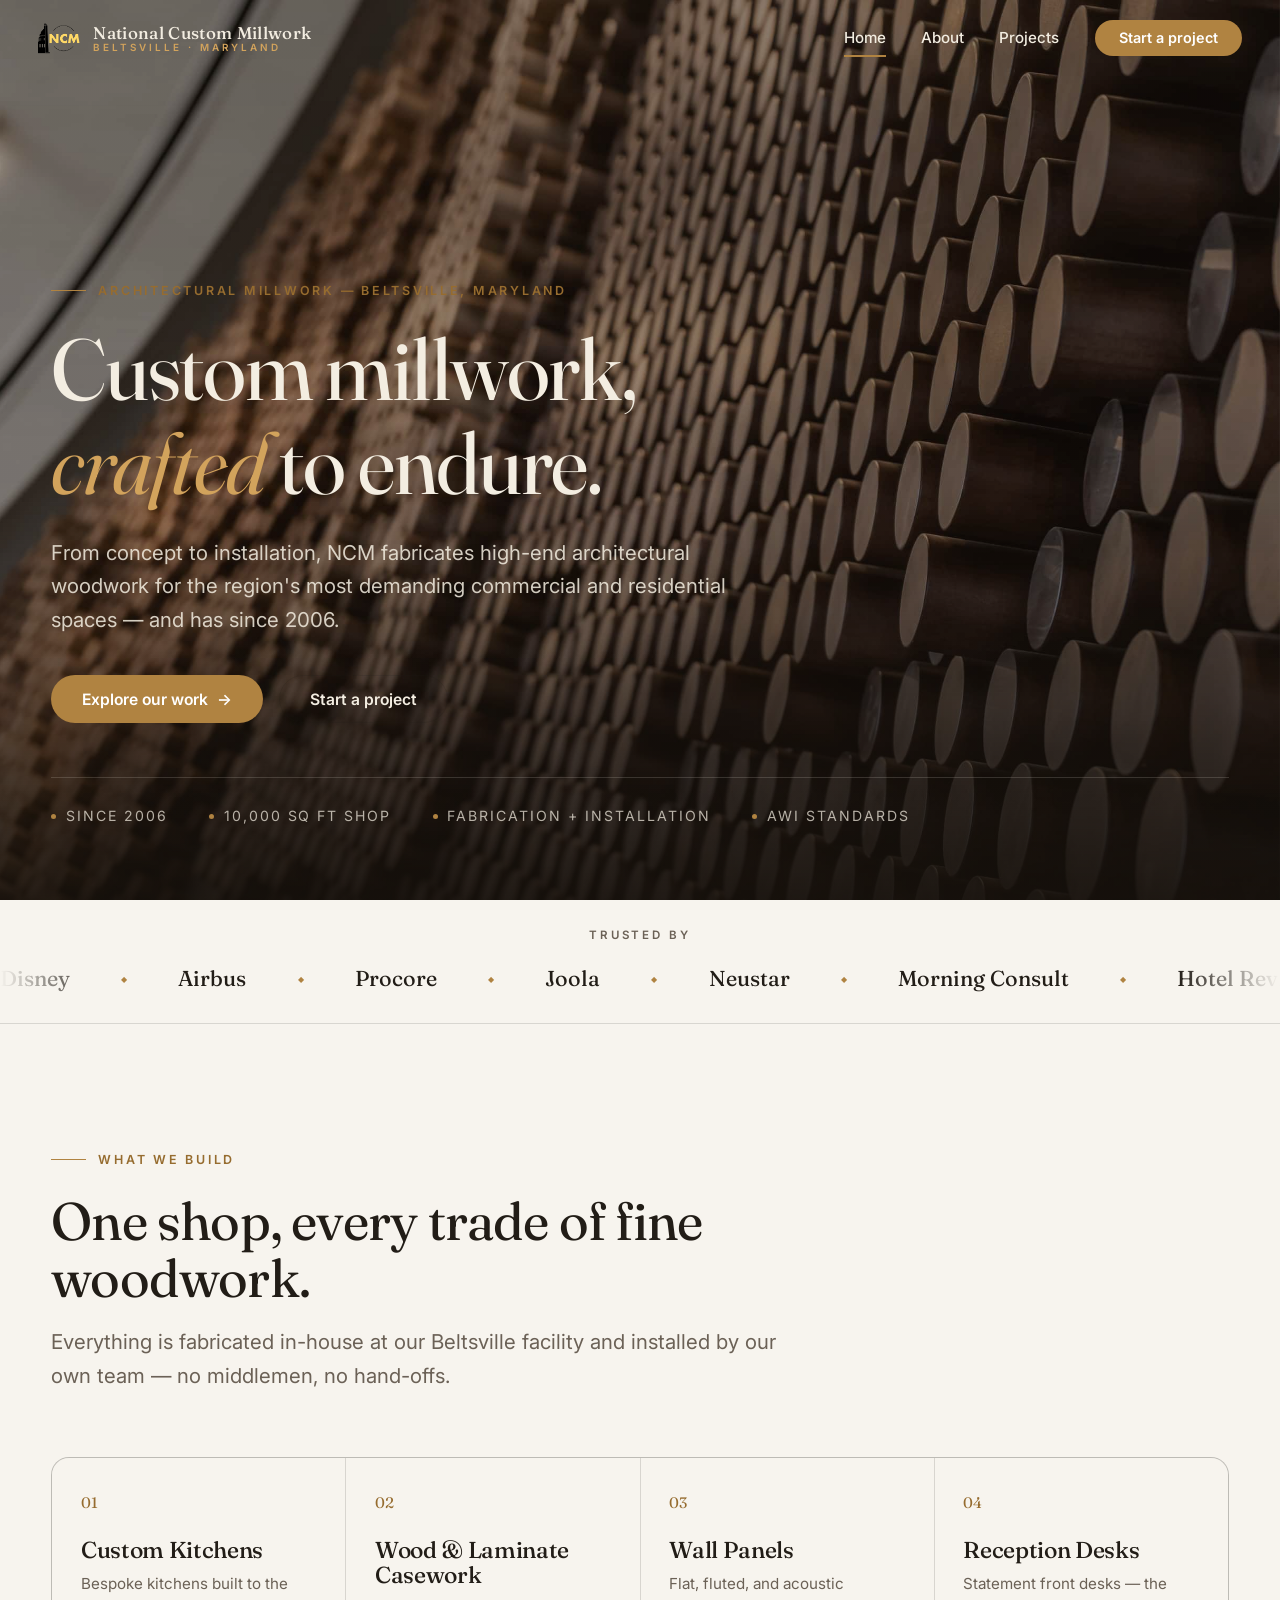
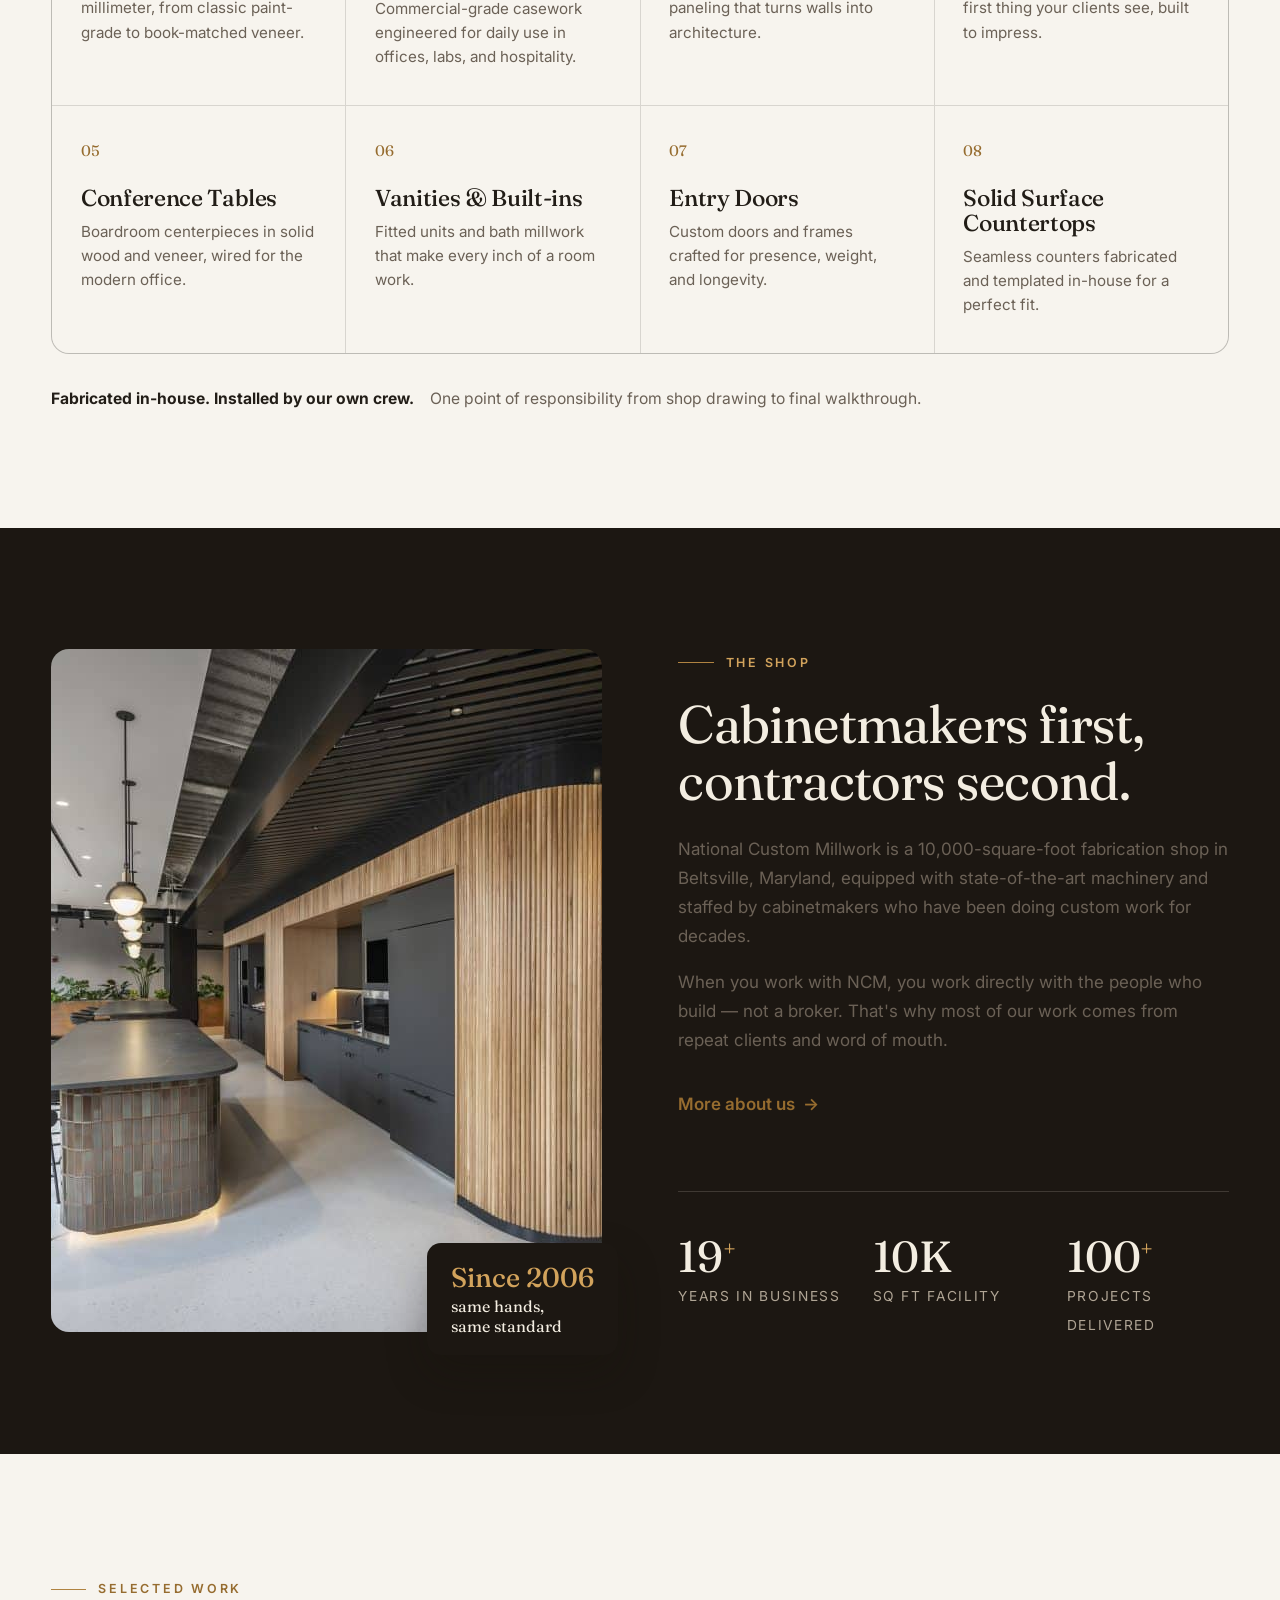
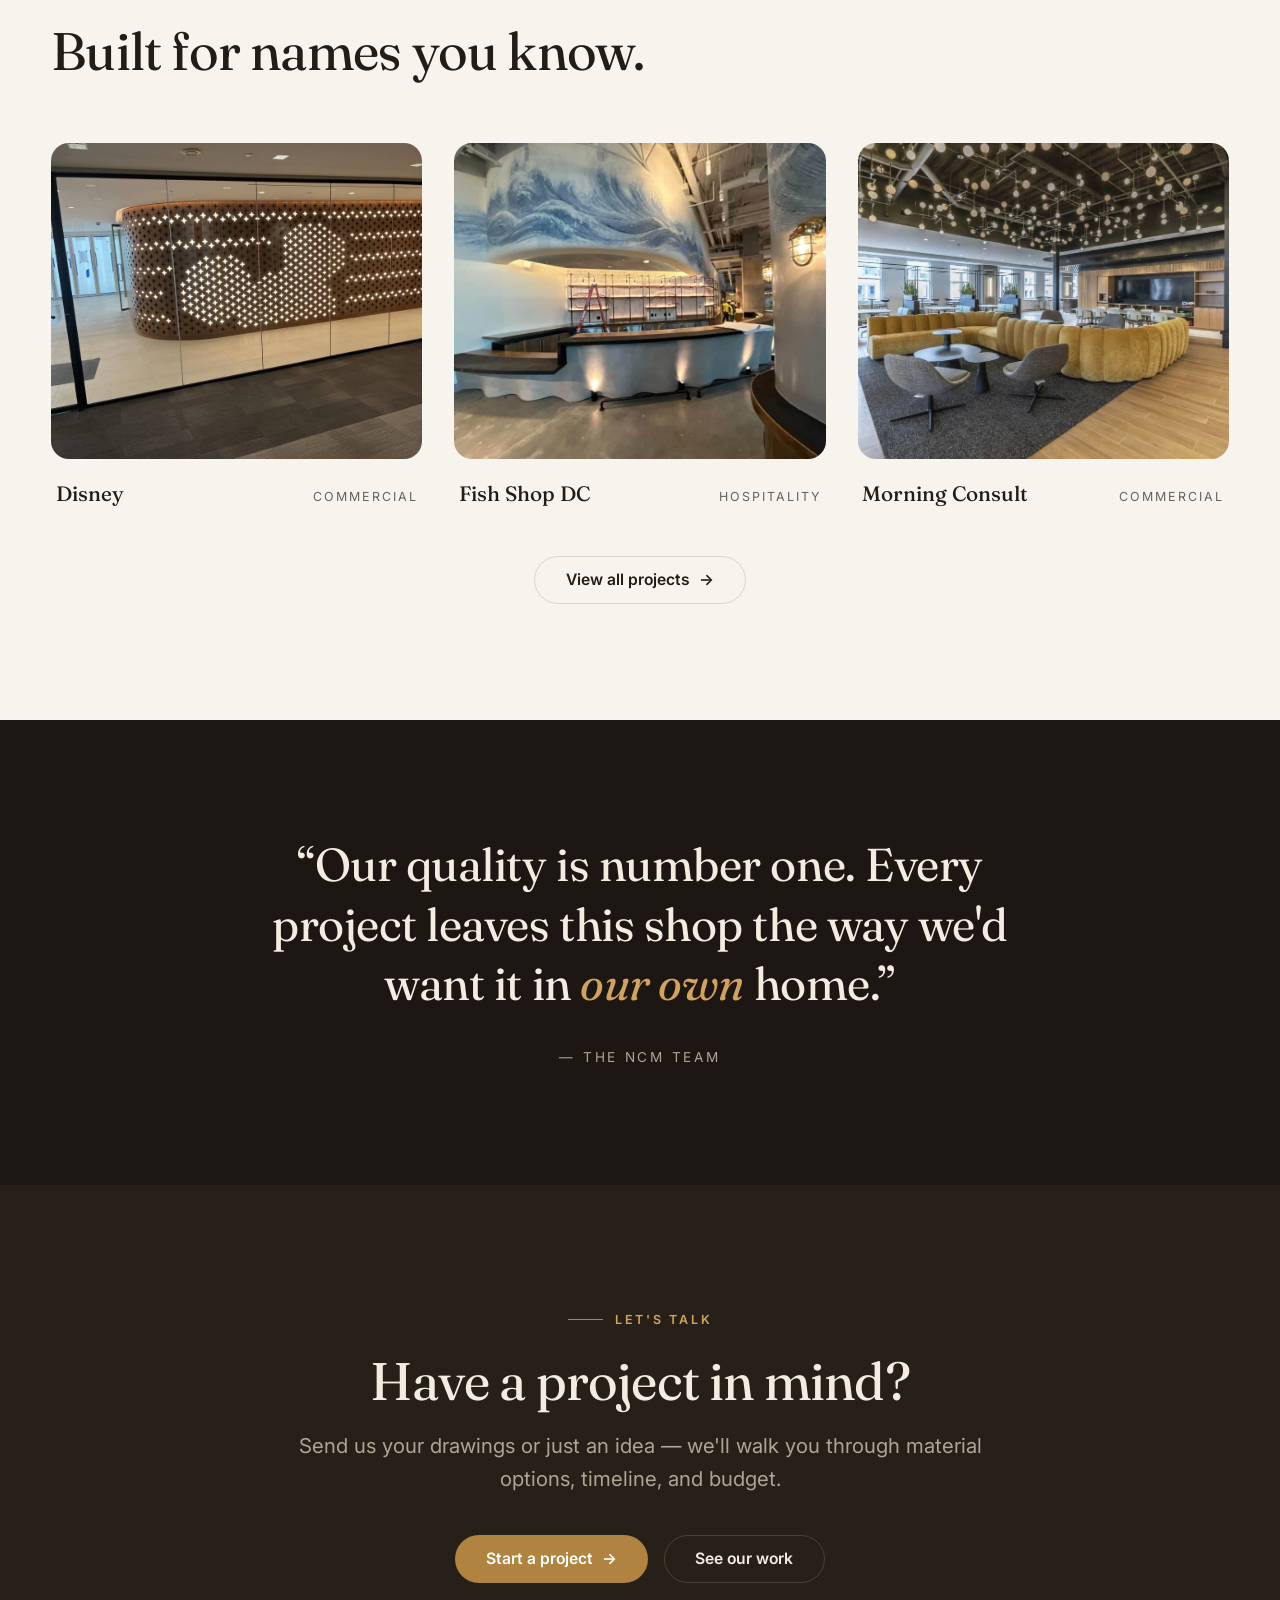
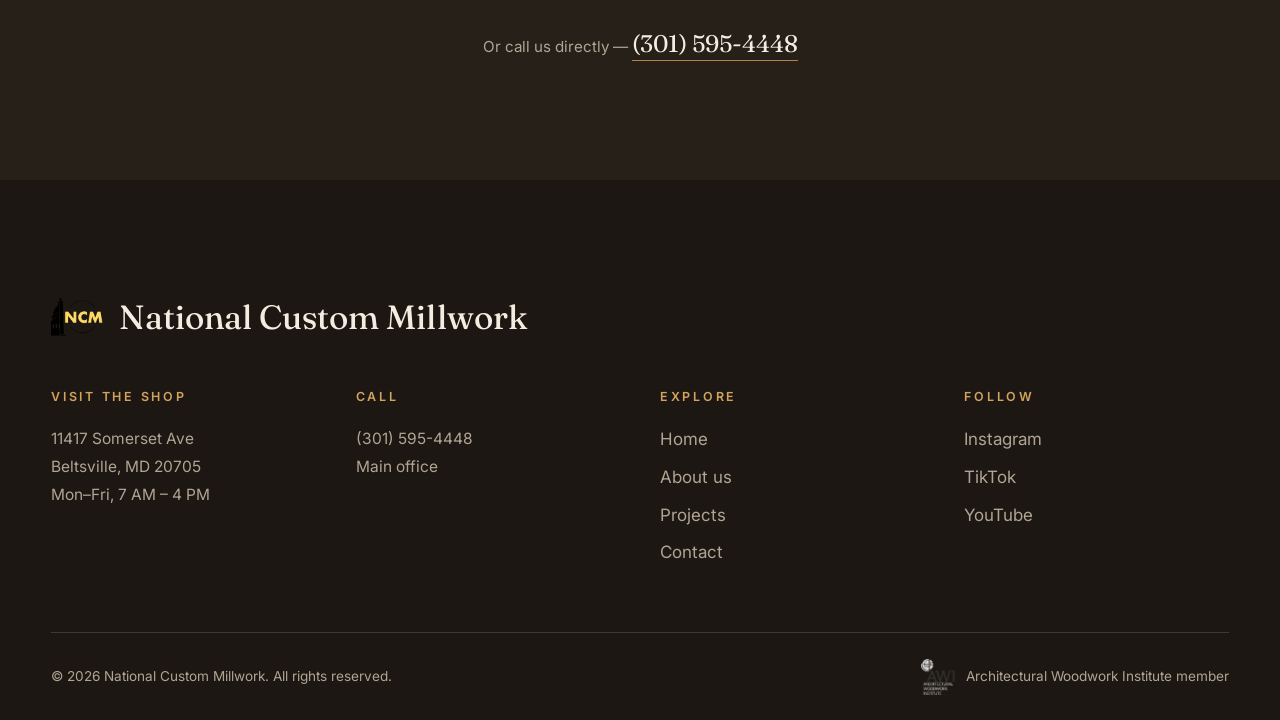
==== index.html @ 7e52d5be "Rebuild site as modern static HTML/CSS/JS Replace the WordPress site with a dependency-free static b" ====
<!DOCTYPE html>
<html lang="en">
<head>
  <meta charset="UTF-8">
  <meta name="viewport" content="width=device-width, initial-scale=1.0">
  <title>National Custom Millwork — Architectural Millwork in Beltsville, MD</title>
  <meta name="description" content="High-end architectural millwork, custom casework, and residential woodwork — fabricated and installed by National Custom Millwork in Beltsville, Maryland since 2006.">
  <link rel="icon" type="image/svg+xml" href="assets/img/favicon.svg">
  <link rel="apple-touch-icon" href="assets/img/logo.png">
  <meta property="og:title" content="National Custom Millwork">
  <meta property="og:description" content="Fine architectural millwork, crafted and installed in the DC region since 2006.">
  <meta property="og:image" content="https://nationalcustommillwork.com/wp-content/uploads/2021/07/RJO4940-scaled.jpg">
  <meta property="og:type" content="website">
  <link rel="preconnect" href="https://fonts.googleapis.com">
  <link rel="preconnect" href="https://fonts.gstatic.com" crossorigin>
  <link href="https://fonts.googleapis.com/css2?family=Fraunces:opsz,wght@9..144,300..600&family=Inter:wght@400..600&display=swap" rel="stylesheet">
  <link rel="stylesheet" href="css/styles.css">
  <script type="application/ld+json">
  {
    "@context": "https://schema.org",
    "@type": "LocalBusiness",
    "name": "National Custom Millwork",
    "description": "High-end architectural millwork and custom residential woodwork, fabricated and installed since 2006.",
    "telephone": "+1-301-595-4448",
    "address": {
      "@type": "PostalAddress",
      "streetAddress": "11417 Somerset Ave",
      "addressLocality": "Beltsville",
      "addressRegion": "MD",
      "postalCode": "20705",
      "addressCountry": "US"
    },
    "openingHours": "Mo-Fr 07:00-16:00",
    "foundingDate": "2006",
    "sameAs": [
      "https://www.instagram.com/ncmillwork/",
      "https://www.tiktok.com/@ncmillwork",
      "https://www.youtube.com/@ncmillwork"
    ]
  }
  </script>
</head>
<body>
  <a class="skip-link" href="#main">Skip to content</a>

  <header class="site-header">
    <div class="container--wide container">
      <a class="brand" href="index.html" aria-label="National Custom Millwork — home">
        <img src="assets/img/logo.png" alt="" width="42" height="35">
        <span class="brand-name">National Custom Millwork
          <small>Beltsville · Maryland</small>
        </span>
      </a>
      <nav class="site-nav" aria-label="Primary">
        <a href="index.html" aria-current="page">Home</a>
        <a href="about.html">About</a>
        <a href="projects.html">Projects</a>
        <a href="contact.html" class="btn">Start a project</a>
      </nav>
      <button class="menu-toggle" aria-label="Open menu" aria-expanded="false">
        <span></span><span></span><span></span>
      </button>
    </div>
  </header>

  <nav class="mobile-menu" aria-label="Mobile">
    <a href="index.html" aria-current="page">Home</a>
    <a href="about.html">About</a>
    <a href="projects.html">Projects</a>
    <a href="contact.html">Contact</a>
  </nav>

  <main id="main">

    <!-- ============ Hero ============ -->
    <section class="hero">
      <div class="hero-bg">
        <img src="assets/img/hero.jpg" alt="Custom walnut millwork reception area fabricated by NCM" fetchpriority="high">
      </div>
      <div class="container hero-content">
        <p class="eyebrow">Architectural Millwork — Beltsville, Maryland</p>
        <h1>Custom millwork, <em>crafted</em> to endure.</h1>
        <p class="lede">From concept to installation, NCM fabricates high-end architectural woodwork for the region's most demanding commercial and residential spaces — and has since 2006.</p>
        <div class="hero-actions">
          <a class="btn" href="projects.html">Explore our work <span class="arrow">→</span></a>
          <a class="btn btn--ghost" href="contact.html">Start a project</a>
        </div>
        <div class="hero-meta">
          <span><i class="dot"></i>Since 2006</span>
          <span><i class="dot"></i>10,000 sq ft shop</span>
          <span><i class="dot"></i>Fabrication + installation</span>
          <span><i class="dot"></i>AWI standards</span>
        </div>
      </div>
    </section>

    <!-- ============ Client marquee ============ -->
    <div class="clients" aria-label="Selected clients">
      <p class="clients-label">Trusted by</p>
      <div class="marquee">
        <ul class="marquee-track">
          <li>Disney</li>
          <li>Airbus</li>
          <li>Procore</li>
          <li>Joola</li>
          <li>Neustar</li>
          <li>Morning Consult</li>
          <li>Hotel Revival</li>
          <li>Avalon</li>
          <li>Fish Shop DC</li>
        </ul>
        <ul class="marquee-track" aria-hidden="true">
          <li>Disney</li>
          <li>Airbus</li>
          <li>Procore</li>
          <li>Joola</li>
          <li>Neustar</li>
          <li>Morning Consult</li>
          <li>Hotel Revival</li>
          <li>Avalon</li>
          <li>Fish Shop DC</li>
        </ul>
      </div>
    </div>

    <!-- ============ Services ============ -->
    <section aria-labelledby="services-title">
      <div class="container">
        <div class="section-head reveal">
          <p class="eyebrow">What we build</p>
          <h2 id="services-title">One shop, every trade of fine woodwork.</h2>
          <p class="lede">Everything is fabricated in-house at our Beltsville facility and installed by our own team — no middlemen, no hand-offs.</p>
        </div>
        <div class="services-grid">
          <article class="service-card reveal" style="--d:.0s">
            <span class="num">01</span>
            <h3>Custom Kitchens</h3>
            <p>Bespoke kitchens built to the millimeter, from classic paint-grade to book-matched veneer.</p>
          </article>
          <article class="service-card reveal" style="--d:.05s">
            <span class="num">02</span>
            <h3>Wood &amp; Laminate Casework</h3>
            <p>Commercial-grade casework engineered for daily use in offices, labs, and hospitality.</p>
          </article>
          <article class="service-card reveal" style="--d:.1s">
            <span class="num">03</span>
            <h3>Wall Panels</h3>
            <p>Flat, fluted, and acoustic paneling that turns walls into architecture.</p>
          </article>
          <article class="service-card reveal" style="--d:.15s">
            <span class="num">04</span>
            <h3>Reception Desks</h3>
            <p>Statement front desks — the first thing your clients see, built to impress.</p>
          </article>
          <article class="service-card reveal" style="--d:.2s">
            <span class="num">05</span>
            <h3>Conference Tables</h3>
            <p>Boardroom centerpieces in solid wood and veneer, wired for the modern office.</p>
          </article>
          <article class="service-card reveal" style="--d:.25s">
            <span class="num">06</span>
            <h3>Vanities &amp; Built-ins</h3>
            <p>Fitted units and bath millwork that make every inch of a room work.</p>
          </article>
          <article class="service-card reveal" style="--d:.3s">
            <span class="num">07</span>
            <h3>Entry Doors</h3>
            <p>Custom doors and frames crafted for presence, weight, and longevity.</p>
          </article>
          <article class="service-card reveal" style="--d:.35s">
            <span class="num">08</span>
            <h3>Solid Surface Countertops</h3>
            <p>Seamless counters fabricated and templated in-house for a perfect fit.</p>
          </article>
        </div>
        <p class="services-note reveal"><strong>Fabricated in-house. Installed by our own crew.</strong> One point of responsibility from shop drawing to final walkthrough.</p>
      </div>
    </section>

    <!-- ============ The shop ============ -->
    <section class="on-dark grain" aria-labelledby="shop-title">
      <div class="container split">
        <div class="split-media reveal">
          <img src="assets/img/projects/morningconsult-3.jpg" alt="Custom reception desk fabricated by NCM for Morning Consult" loading="lazy" width="1024" height="683">
          <p class="badge"><strong>Since 2006</strong>same hands,<br>same standard</p>
        </div>
        <div class="split-copy">
          <div class="section-head reveal">
            <p class="eyebrow">The shop</p>
            <h2 id="shop-title">Cabinetmakers first, contractors second.</h2>
          </div>
          <p class="reveal">National Custom Millwork is a 10,000-square-foot fabrication shop in Beltsville, Maryland, equipped with state-of-the-art machinery and staffed by cabinetmakers who have been doing custom work for decades.</p>
          <p class="reveal">When you work with NCM, you work directly with the people who build — not a broker. That's why most of our work comes from repeat clients and word of mouth.</p>
          <div class="split-actions reveal">
            <a class="link-arrow" href="about.html">More about us <span class="arrow">→</span></a>
          </div>
          <div class="stats">
            <div class="stat reveal" style="--d:.0s"><strong>19<sup>+</sup></strong><span>Years in business</span></div>
            <div class="stat reveal" style="--d:.07s"><strong>10K</strong><span>Sq ft facility</span></div>
            <div class="stat reveal" style="--d:.14s"><strong>100<sup>+</sup></strong><span>Projects delivered</span></div>
          </div>
        </div>
      </div>
    </section>

    <!-- ============ Featured work ============ -->
    <section aria-labelledby="work-title">
      <div class="container">
        <div class="section-head reveal">
          <p class="eyebrow">Selected work</p>
          <h2 id="work-title">Built for names you know.</h2>
        </div>
        <div class="work-grid">
          <a class="work-card reveal" style="--d:.0s" href="projects.html">
            <figure>
              <img src="assets/img/projects/disney-1.jpg" alt="Custom millwork for Disney offices" loading="lazy" width="1024" height="768">
            </figure>
            <figcaption>
              <span class="name">Disney</span>
              <span class="cat">Commercial</span>
            </figcaption>
          </a>
          <a class="work-card reveal" style="--d:.08s" href="projects.html">
            <figure>
              <img src="assets/img/projects/fishshop-1.jpg" alt="Restaurant millwork at Fish Shop DC" loading="lazy" width="1024" height="768">
            </figure>
            <figcaption>
              <span class="name">Fish Shop DC</span>
              <span class="cat">Hospitality</span>
            </figcaption>
          </a>
          <a class="work-card reveal" style="--d:.16s" href="projects.html">
            <figure>
              <img src="assets/img/projects/morningconsult-1.jpg" alt="Office millwork for Morning Consult" loading="lazy" width="1024" height="683">
            </figure>
            <figcaption>
              <span class="name">Morning Consult</span>
              <span class="cat">Commercial</span>
            </figcaption>
          </a>
        </div>
        <p class="work-more reveal"><a class="btn btn--ghost" href="projects.html">View all projects <span class="arrow">→</span></a></p>
      </div>
    </section>

    <!-- ============ Quote ============ -->
    <section class="on-dark grain quote-band">
      <div class="container">
        <blockquote class="reveal">
          “Our quality is number one. Every project leaves this shop the way we'd want it in <em>our own</em> home.”
        </blockquote>
        <cite class="reveal">— The NCM team</cite>
      </div>
    </section>

    <!-- ============ CTA ============ -->
    <section class="on-dark cta-band" style="background: var(--espresso-2);">
      <div class="container">
        <p class="eyebrow reveal">Let's talk</p>
        <h2 class="reveal">Have a project in mind?</h2>
        <p class="lede reveal">Send us your drawings or just an idea — we'll walk you through material options, timeline, and budget.</p>
        <div class="cta-actions reveal">
          <a class="btn" href="contact.html">Start a project <span class="arrow">→</span></a>
          <a class="btn btn--ghost" href="projects.html">See our work</a>
        </div>
        <p class="cta-phone reveal">Or call us directly — <a href="tel:+13015954448">(301) 595-4448</a></p>
      </div>
    </section>
  </main>

  <!-- ============ Footer ============ -->
  <footer class="site-footer">
    <div class="container">
      <div class="footer-brand">
        <img src="assets/img/logo.png" alt="" width="52" height="43">
        <p class="wordmark">National Custom Millwork</p>
      </div>
      <div class="footer-grid">
        <div class="footer-col">
          <h4>Visit the shop</h4>
          <address>11417 Somerset Ave<br>Beltsville, MD 20705<br>Mon–Fri, 7 AM – 4 PM</address>
        </div>
        <div class="footer-col">
          <h4>Call</h4>
          <p><a href="tel:+13015954448">(301) 595-4448</a><br>Main office</p>
        </div>
        <div class="footer-col">
          <h4>Explore</h4>
          <ul>
            <li><a href="index.html">Home</a></li>
            <li><a href="about.html">About us</a></li>
            <li><a href="projects.html">Projects</a></li>
            <li><a href="contact.html">Contact</a></li>
          </ul>
        </div>
        <div class="footer-col">
          <h4>Follow</h4>
          <ul>
            <li><a href="https://www.instagram.com/ncmillwork/" target="_blank" rel="noopener">Instagram</a></li>
            <li><a href="https://www.tiktok.com/@ncmillwork" target="_blank" rel="noopener">TikTok</a></li>
            <li><a href="https://www.youtube.com/@ncmillwork" target="_blank" rel="noopener">YouTube</a></li>
          </ul>
        </div>
      </div>
      <div class="footer-bottom">
        <p>© <span data-year>2026</span> National Custom Millwork. All rights reserved.</p>
        <p class="awi"><img src="assets/img/awi.png" alt="" width="34" height="36"> Architectural Woodwork Institute member</p>
      </div>
    </div>
  </footer>

  <script src="js/main.js"></script>
</body>
</html>
---- css/styles.css ----
/* ============================================================
   National Custom Millwork — styles.css
   Warm editorial design system: paper light / espresso dark,
   Fraunces display + Inter text, brass accent.
   ============================================================ */

/* ---------- Tokens ---------- */
:root {
  --paper: #f7f4ee;
  --paper-2: #efeae0;
  --ink: #221d17;
  --ink-soft: #6b6156;
  --espresso: #1c1712;
  --espresso-2: #262019;
  --cream: #f3ede1;
  --cream-soft: #b0a595;
  --brass: #b08341;
  --brass-deep: #966c2f;
  --brass-bright: #d2a35c;
  --line: rgba(34, 29, 23, 0.14);
  --line-dark: rgba(243, 237, 225, 0.16);

  --font-display: "Fraunces", "Georgia", serif;
  --font-sans: "Inter", system-ui, -apple-system, "Segoe UI", sans-serif;

  --size-hero: clamp(2.9rem, 7vw, 5.4rem);
  --size-h2: clamp(2rem, 4.2vw, 3.3rem);
  --size-h3: clamp(1.25rem, 1.8vw, 1.5rem);

  --space-section: clamp(4.5rem, 9vw, 8.5rem);
  --radius: 18px;
  --nav-height: 76px;

  --ease-out: cubic-bezier(0.22, 1, 0.36, 1);
}

/* ---------- Reset & base ---------- */
*,
*::before,
*::after {
  box-sizing: border-box;
  margin: 0;
  padding: 0;
}

html {
  scroll-behavior: smooth;
  -webkit-text-size-adjust: 100%;
}

body {
  font-family: var(--font-sans);
  font-size: 1.0625rem;
  line-height: 1.7;
  color: var(--ink);
  background: var(--paper);
  -webkit-font-smoothing: antialiased;
  text-rendering: optimizeLegibility;
}

img {
  max-width: 100%;
  display: block;
}

a {
  color: inherit;
  text-decoration: none;
}

button {
  font: inherit;
  color: inherit;
  background: none;
  border: 0;
  cursor: pointer;
}

::selection {
  background: var(--brass);
  color: #fff;
}

:focus-visible {
  outline: 2px solid var(--brass);
  outline-offset: 3px;
  border-radius: 4px;
}

/* Smooth cross-page transitions (progressive enhancement) */
@view-transition {
  navigation: auto;
}

.skip-link {
  position: absolute;
  top: -100%;
  left: 1rem;
  z-index: 200;
  padding: 0.6rem 1.1rem;
  background: var(--espresso);
  color: var(--cream);
  border-radius: 0 0 10px 10px;
  font-size: 0.9rem;
}

.skip-link:focus {
  top: 0;
}

.container {
  width: min(1200px, 92vw);
  margin-inline: auto;
}

.container--wide {
  width: min(1360px, 94vw);
}

section {
  padding-block: var(--space-section);
}

/* ---------- Typography helpers ---------- */
h1, h2, h3, .display {
  font-family: var(--font-display);
  font-weight: 420;
  line-height: 1.08;
  letter-spacing: -0.015em;
}

h2 {
  font-size: var(--size-h2);
  max-width: 22ch;
}

h3 {
  font-size: var(--size-h3);
  font-weight: 480;
}

.eyebrow {
  display: inline-flex;
  align-items: center;
  gap: 0.75rem;
  font-size: 0.78rem;
  font-weight: 600;
  letter-spacing: 0.22em;
  text-transform: uppercase;
  color: var(--brass-deep);
  margin-bottom: 1.4rem;
}

.eyebrow::before {
  content: "";
  width: 2.2rem;
  height: 1px;
  background: var(--brass);
}

.on-dark .eyebrow {
  color: var(--brass-bright);
}

.lede {
  font-size: clamp(1.1rem, 1.6vw, 1.3rem);
  line-height: 1.65;
  color: var(--ink-soft);
  max-width: 56ch;
}

.on-dark .lede {
  color: var(--cream-soft);
}

.section-head {
  margin-bottom: clamp(2.5rem, 5vw, 4rem);
}

.section-head .lede {
  margin-top: 1.2rem;
}

/* ---------- Buttons & links ---------- */
.btn {
  display: inline-flex;
  align-items: center;
  gap: 0.6rem;
  padding: 0.95rem 1.9rem;
  border-radius: 999px;
  font-weight: 600;
  font-size: 0.98rem;
  line-height: 1;
  white-space: nowrap;
  background: var(--brass);
  color: #fff;
  transition: background 0.25s var(--ease-out), transform 0.25s var(--ease-out);
}

.btn:hover {
  background: var(--brass-deep);
  transform: translateY(-2px);
}

.btn .arrow {
  transition: transform 0.25s var(--ease-out);
}

.btn:hover .arrow {
  transform: translateX(3px);
}

.btn--ghost {
  background: transparent;
  border: 1px solid var(--line);
  color: inherit;
}

.btn--ghost:hover {
  background: rgba(34, 29, 23, 0.05);
  border-color: var(--ink);
}

.on-dark .btn--ghost {
  border-color: var(--line-dark);
}

.on-dark .btn--ghost:hover {
  background: rgba(243, 237, 225, 0.08);
  border-color: var(--cream);
}

.link-arrow {
  display: inline-flex;
  align-items: center;
  gap: 0.5rem;
  font-weight: 600;
  color: var(--brass-deep);
}

.link-arrow .arrow {
  transition: transform 0.25s var(--ease-out);
}

.link-arrow:hover .arrow {
  transform: translateX(4px);
}

/* ---------- Header / nav ---------- */
.site-header {
  position: fixed;
  inset: 0 0 auto 0;
  z-index: 100;
  transition: background 0.35s ease, border-color 0.35s ease, box-shadow 0.35s ease;
  border-bottom: 1px solid transparent;
}

.site-header .container--wide {
  display: flex;
  align-items: center;
  justify-content: space-between;
  height: var(--nav-height);
}

.brand {
  display: flex;
  align-items: center;
  gap: 0.8rem;
  color: var(--cream);
  transition: color 0.35s ease;
}

.brand img {
  width: 42px;
  height: auto;
}

.brand-name {
  font-family: var(--font-display);
  font-size: 1.06rem;
  font-weight: 500;
  letter-spacing: 0.02em;
  line-height: 1.15;
}

.brand-name small {
  display: block;
  font-family: var(--font-sans);
  font-size: 0.62rem;
  font-weight: 600;
  letter-spacing: 0.3em;
  text-transform: uppercase;
  color: var(--brass-bright);
}

.site-nav {
  display: flex;
  align-items: center;
  gap: 2.2rem;
}

.site-nav a:not(.btn) {
  position: relative;
  font-size: 0.95rem;
  font-weight: 500;
  color: var(--cream);
  transition: color 0.35s ease;
}

.site-nav a:not(.btn)::after {
  content: "";
  position: absolute;
  left: 0;
  bottom: -6px;
  width: 100%;
  height: 2px;
  background: var(--brass);
  transform: scaleX(0);
  transform-origin: left;
  transition: transform 0.3s var(--ease-out);
}

.site-nav a:not(.btn):hover::after,
.site-nav a[aria-current="page"]::after {
  transform: scaleX(1);
}

.site-nav .btn {
  padding: 0.7rem 1.5rem;
  font-size: 0.9rem;
}

/* Scrolled state: solid paper bar, ink text */
.site-header.is-scrolled {
  background: rgba(247, 244, 238, 0.88);
  -webkit-backdrop-filter: blur(14px);
  backdrop-filter: blur(14px);
  border-bottom-color: var(--line);
}

.site-header.is-scrolled .brand,
.site-header.is-scrolled .site-nav a:not(.btn) {
  color: var(--ink);
}

.site-header.is-scrolled .brand-name small {
  color: var(--brass-deep);
}

/* Mobile menu button */
.menu-toggle {
  display: none;
  z-index: 130;
  width: 44px;
  height: 44px;
  border-radius: 50%;
  position: relative;
}

.menu-toggle span {
  position: absolute;
  left: 10px;
  width: 24px;
  height: 2px;
  background: var(--cream);
  transition: transform 0.3s var(--ease-out), opacity 0.2s, background 0.35s;
}

.site-header.is-scrolled .menu-toggle span {
  background: var(--ink);
}

.menu-toggle span:nth-child(1) { top: 15px; }
.menu-toggle span:nth-child(2) { top: 21px; }
.menu-toggle span:nth-child(3) { top: 27px; }

.menu-open .menu-toggle span {
  background: var(--cream) !important;
}

.menu-open .menu-toggle span:nth-child(1) {
  transform: translateY(6px) rotate(45deg);
}

.menu-open .menu-toggle span:nth-child(2) {
  opacity: 0;
}

.menu-open .menu-toggle span:nth-child(3) {
  transform: translateY(-6px) rotate(-45deg);
}

/* Mobile overlay menu */
.mobile-menu {
  position: fixed;
  inset: 0;
  z-index: 120;
  display: grid;
  place-content: center;
  gap: 0.4rem;
  background: rgba(28, 23, 18, 0.97);
  opacity: 0;
  visibility: hidden;
  transition: opacity 0.35s ease, visibility 0.35s;
}

.menu-open .mobile-menu {
  opacity: 1;
  visibility: visible;
}

.mobile-menu a {
  font-family: var(--font-display);
  font-size: clamp(2rem, 8vw, 2.9rem);
  color: var(--cream);
  padding: 0.35rem 0;
  text-align: center;
  opacity: 0;
  transform: translateY(18px);
  transition: opacity 0.4s ease, transform 0.4s var(--ease-out), color 0.2s;
}

.mobile-menu a:hover,
.mobile-menu a[aria-current="page"] {
  color: var(--brass-bright);
}

.menu-open .mobile-menu a {
  opacity: 1;
  transform: none;
}

.menu-open .mobile-menu a:nth-child(1) { transition-delay: 0.08s; }
.menu-open .mobile-menu a:nth-child(2) { transition-delay: 0.14s; }
.menu-open .mobile-menu a:nth-child(3) { transition-delay: 0.2s; }
.menu-open .mobile-menu a:nth-child(4) { transition-delay: 0.26s; }

body.menu-open {
  overflow: hidden;
}

/* ---------- Dark sections ---------- */
.on-dark {
  background: var(--espresso);
  color: var(--cream);
  position: relative;
}

/* Subtle grain for craft texture */
.grain::before {
  content: "";
  position: absolute;
  inset: 0;
  pointer-events: none;
  opacity: 0.5;
  background-image: url("data:image/svg+xml,%3Csvg xmlns='http://www.w3.org/2000/svg' width='140' height='140'%3E%3Cfilter id='n'%3E%3CfeTurbulence type='fractalNoise' baseFrequency='0.9' numOctaves='2'/%3E%3CfeColorMatrix values='0 0 0 0 0 0 0 0 0 0 0 0 0 0 0 0 0 0 0.04 0'/%3E%3C/filter%3E%3Crect width='140' height='140' filter='url(%23n)'/%3E%3C/svg%3E");
}

.grain > * {
  position: relative;
}

/* ---------- Hero (home) ---------- */
.hero {
  position: relative;
  min-height: min(100svh, 900px);
  display: flex;
  align-items: flex-end;
  padding: 0;
  color: var(--cream);
  overflow: hidden;
}

.hero-bg {
  position: absolute;
  inset: 0;
}

.hero-bg img {
  width: 100%;
  height: 100%;
  object-fit: cover;
  animation: heroZoom 14s var(--ease-out) forwards;
}

@keyframes heroZoom {
  from { transform: scale(1.08); }
  to { transform: scale(1); }
}

.hero-bg::after {
  content: "";
  position: absolute;
  inset: 0;
  background:
    linear-gradient(to top, rgba(22, 17, 12, 0.92) 0%, rgba(22, 17, 12, 0.42) 45%, rgba(22, 17, 12, 0.5) 100%);
}

.hero-content {
  position: relative;
  padding-block: clamp(7rem, 14vh, 10rem) clamp(3.5rem, 8vh, 5.5rem);
}

.hero h1 {
  font-size: var(--size-hero);
  max-width: 15ch;
  margin-bottom: 1.6rem;
}

.hero h1 em {
  font-style: italic;
  font-weight: 380;
  color: var(--brass-bright);
}

.hero .lede {
  color: rgba(243, 237, 225, 0.85);
  margin-bottom: 2.4rem;
}

.hero-actions {
  display: flex;
  flex-wrap: wrap;
  gap: 1rem;
  margin-bottom: clamp(2.5rem, 6vh, 4rem);
}

.hero-meta {
  display: flex;
  flex-wrap: wrap;
  gap: 0.9rem 2.6rem;
  padding-top: 1.6rem;
  border-top: 1px solid var(--line-dark);
  font-size: 0.88rem;
  letter-spacing: 0.14em;
  text-transform: uppercase;
  color: rgba(243, 237, 225, 0.72);
}

.hero-meta span {
  display: inline-flex;
  align-items: center;
  gap: 0.6rem;
}

.hero-meta .dot {
  width: 5px;
  height: 5px;
  border-radius: 50%;
  background: var(--brass);
}

/* ---------- Client marquee ---------- */
.clients {
  padding-block: 1.6rem;
  border-bottom: 1px solid var(--line);
  background: var(--paper);
  overflow: hidden;
}

.clients-label {
  text-align: center;
  font-size: 0.72rem;
  font-weight: 600;
  letter-spacing: 0.26em;
  text-transform: uppercase;
  color: var(--ink-soft);
  margin-bottom: 1rem;
}

.marquee {
  display: flex;
  overflow: hidden;
  -webkit-mask-image: linear-gradient(to right, transparent, #000 8%, #000 92%, transparent);
  mask-image: linear-gradient(to right, transparent, #000 8%, #000 92%, transparent);
}

.marquee-track {
  display: flex;
  flex-shrink: 0;
  align-items: center;
  gap: 3.2rem;
  padding-right: 3.2rem;
  animation: marquee 36s linear infinite;
}

.marquee:hover .marquee-track {
  animation-play-state: paused;
}

.marquee-track li {
  list-style: none;
  display: flex;
  align-items: center;
  gap: 3.2rem;
  font-family: var(--font-display);
  font-size: 1.35rem;
  font-weight: 450;
  white-space: nowrap;
  color: var(--ink);
}

.marquee-track li::after {
  content: "◆";
  font-size: 0.5rem;
  color: var(--brass);
}

@keyframes marquee {
  to { transform: translateX(-100%); }
}

/* ---------- Services grid ---------- */
.services-grid {
  display: grid;
  grid-template-columns: repeat(auto-fill, minmax(255px, 1fr));
  gap: 1px;
  background: var(--line);
  border: 1px solid var(--line);
  border-radius: var(--radius);
  overflow: hidden;
}

.service-card {
  background: var(--paper);
  padding: 2rem 1.8rem 2.2rem;
  position: relative;
  transition: background 0.3s ease;
}

.service-card:hover {
  background: var(--paper-2);
}

.service-card::before {
  content: "";
  position: absolute;
  top: 0;
  left: 0;
  width: 100%;
  height: 3px;
  background: var(--brass);
  transform: scaleX(0);
  transform-origin: left;
  transition: transform 0.35s var(--ease-out);
}

.service-card:hover::before {
  transform: scaleX(1);
}

.service-card .num {
  font-family: var(--font-display);
  font-size: 0.95rem;
  color: var(--brass-deep);
  display: block;
  margin-bottom: 1.4rem;
}

.service-card h3 {
  margin-bottom: 0.55rem;
}

.service-card p {
  font-size: 0.95rem;
  color: var(--ink-soft);
  line-height: 1.6;
}

.services-note {
  margin-top: 2rem;
  display: flex;
  align-items: center;
  gap: 1rem;
  color: var(--ink-soft);
  font-size: 0.98rem;
}

.services-note strong {
  color: var(--ink);
}

/* ---------- Split section (the shop) ---------- */
.split {
  display: grid;
  grid-template-columns: 1fr 1fr;
  gap: clamp(2.5rem, 6vw, 5.5rem);
  align-items: center;
}

.split-media {
  position: relative;
}

.split-media img {
  border-radius: var(--radius);
  aspect-ratio: 4 / 4.6;
  object-fit: cover;
  width: 100%;
}

.split-media .badge {
  position: absolute;
  bottom: -1.4rem;
  right: -1rem;
  background: var(--espresso);
  color: var(--cream);
  border-radius: 14px;
  padding: 1.1rem 1.5rem;
  font-family: var(--font-display);
  font-size: 1rem;
  line-height: 1.3;
  box-shadow: 0 18px 40px rgba(22, 17, 12, 0.28);
}

.split-media .badge strong {
  display: block;
  font-size: 1.7rem;
  color: var(--brass-bright);
  font-weight: 480;
}

.split-copy p + p {
  margin-top: 1.1rem;
}

.split-copy p {
  color: var(--ink-soft);
}

.split-copy .section-head {
  margin-bottom: 1.6rem;
}

.split-actions {
  margin-top: 2.2rem;
}

/* Stats */
.stats {
  display: grid;
  grid-template-columns: repeat(auto-fit, minmax(150px, 1fr));
  gap: 2rem;
  margin-top: clamp(3rem, 6vw, 4.5rem);
  padding-top: 2.6rem;
  border-top: 1px solid var(--line);
}

.on-dark .stats {
  border-top-color: var(--line-dark);
}

.stat strong {
  display: block;
  font-family: var(--font-display);
  font-size: clamp(2.1rem, 3.4vw, 3rem);
  font-weight: 440;
  line-height: 1.1;
  letter-spacing: -0.01em;
}

.stat strong sup {
  font-size: 0.55em;
  color: var(--brass-deep);
}

.on-dark .stat strong sup {
  color: var(--brass-bright);
}

.stat span {
  font-size: 0.86rem;
  letter-spacing: 0.12em;
  text-transform: uppercase;
  color: var(--ink-soft);
}

.on-dark .stat span {
  color: var(--cream-soft);
}

/* ---------- Featured work ---------- */
.work-grid {
  display: grid;
  grid-template-columns: repeat(3, 1fr);
  gap: clamp(1.2rem, 2.5vw, 2rem);
}

.work-card {
  display: block;
}

.work-card figure {
  border-radius: var(--radius);
  overflow: hidden;
  aspect-ratio: 4 / 3.4;
  position: relative;
  background: var(--paper-2);
}

.work-card img {
  width: 100%;
  height: 100%;
  object-fit: cover;
  transition: transform 0.7s var(--ease-out);
}

.work-card:hover img {
  transform: scale(1.05);
}

.work-card figcaption {
  display: flex;
  align-items: baseline;
  justify-content: space-between;
  gap: 1rem;
  padding: 1.1rem 0.3rem 0;
}

.work-card .name {
  font-family: var(--font-display);
  font-size: 1.3rem;
  font-weight: 470;
}

.work-card .cat {
  font-size: 0.78rem;
  letter-spacing: 0.16em;
  text-transform: uppercase;
  color: var(--ink-soft);
  white-space: nowrap;
}

.work-more {
  margin-top: 2.8rem;
  text-align: center;
}

/* ---------- Quote band ---------- */
.quote-band blockquote {
  font-family: var(--font-display);
  font-size: clamp(1.7rem, 3.6vw, 2.9rem);
  font-weight: 400;
  line-height: 1.3;
  letter-spacing: -0.01em;
  max-width: 26ch;
  margin-inline: auto;
  text-align: center;
}

.quote-band blockquote em {
  color: var(--brass-bright);
  font-style: italic;
}

.quote-band cite {
  display: block;
  margin-top: 2rem;
  text-align: center;
  font-style: normal;
  font-size: 0.85rem;
  letter-spacing: 0.2em;
  text-transform: uppercase;
  color: var(--cream-soft);
}

/* ---------- CTA band ---------- */
.cta-band {
  text-align: center;
}

.cta-band h2 {
  margin-inline: auto;
  margin-bottom: 1.2rem;
}

.cta-band .lede {
  margin-inline: auto;
  margin-bottom: 2.4rem;
}

.cta-actions {
  display: flex;
  flex-wrap: wrap;
  justify-content: center;
  gap: 1rem;
}

.cta-phone {
  margin-top: 2.6rem;
  font-size: 0.95rem;
  color: var(--cream-soft);
}

.cta-phone a {
  font-family: var(--font-display);
  font-size: 1.5rem;
  color: var(--cream);
  border-bottom: 1px solid var(--brass);
  padding-bottom: 2px;
  transition: color 0.2s;
}

.cta-phone a:hover {
  color: var(--brass-bright);
}

/* ---------- Page hero (inner pages) ---------- */
.page-hero {
  background: var(--espresso);
  color: var(--cream);
  padding-top: calc(var(--nav-height) + clamp(3.5rem, 8vw, 6.5rem));
  padding-bottom: clamp(3rem, 7vw, 5.5rem);
}

.page-hero h1 {
  font-size: clamp(2.6rem, 6vw, 4.6rem);
  max-width: 18ch;
}

.page-hero .lede {
  margin-top: 1.4rem;
}

/* ---------- About page ---------- */
.values-grid {
  display: grid;
  grid-template-columns: repeat(auto-fit, minmax(230px, 1fr));
  gap: clamp(1.2rem, 2.5vw, 2rem);
}

.value-card {
  border: 1px solid var(--line);
  border-radius: var(--radius);
  padding: 2rem 1.7rem;
  background: var(--paper);
  transition: transform 0.3s var(--ease-out), box-shadow 0.3s ease;
}

.value-card:hover {
  transform: translateY(-4px);
  box-shadow: 0 20px 44px rgba(34, 29, 23, 0.09);
}

.value-card .glyph {
  font-family: var(--font-display);
  font-size: 1.6rem;
  color: var(--brass);
  display: block;
  margin-bottom: 1.2rem;
}

.value-card h3 {
  margin-bottom: 0.5rem;
}

.value-card p {
  font-size: 0.95rem;
  color: var(--ink-soft);
  line-height: 1.6;
}

.about-gallery {
  display: grid;
  grid-template-columns: 1.4fr 1fr;
  gap: clamp(1rem, 2vw, 1.6rem);
}

.about-gallery img {
  width: 100%;
  height: 100%;
  object-fit: cover;
  border-radius: var(--radius);
}

.about-gallery .tall {
  grid-row: span 2;
}

/* ---------- Projects page ---------- */
.filter-bar {
  display: flex;
  flex-wrap: wrap;
  gap: 0.6rem;
  margin-bottom: clamp(2rem, 4vw, 3rem);
}

.filter-chip {
  padding: 0.6rem 1.3rem;
  border-radius: 999px;
  border: 1px solid var(--line);
  font-size: 0.92rem;
  font-weight: 500;
  color: var(--ink-soft);
  transition: all 0.25s ease;
}

.filter-chip:hover {
  border-color: var(--ink);
  color: var(--ink);
}

.filter-chip[aria-pressed="true"] {
  background: var(--espresso);
  border-color: var(--espresso);
  color: var(--cream);
}

.projects-grid {
  display: grid;
  grid-template-columns: repeat(3, 1fr);
  gap: clamp(1.2rem, 2.5vw, 2rem);
}

.project-card {
  text-align: left;
  display: block;
  width: 100%;
  transition: opacity 0.35s ease, transform 0.35s var(--ease-out);
}

.project-card.is-hidden {
  display: none;
}

.project-card .card-media {
  display: block;
  width: 100%;
  position: relative;
  border-radius: var(--radius);
  overflow: hidden;
  aspect-ratio: 4 / 3;
  background: var(--paper-2);
  cursor: pointer;
}

.project-card img {
  position: absolute;
  inset: 0;
  width: 100%;
  height: 100%;
  object-fit: cover;
  transition: opacity 0.5s ease, transform 0.7s var(--ease-out);
}

.project-card img.alt {
  opacity: 0;
}

.project-card:hover img.alt {
  opacity: 1;
}

.project-card:hover img {
  transform: scale(1.04);
}

.project-card .card-media::after {
  content: "↗";
  position: absolute;
  top: 0.9rem;
  right: 0.9rem;
  width: 2.4rem;
  height: 2.4rem;
  display: grid;
  place-items: center;
  border-radius: 50%;
  background: rgba(247, 244, 238, 0.92);
  color: var(--ink);
  font-size: 1rem;
  opacity: 0;
  transform: translateY(6px);
  transition: opacity 0.3s ease, transform 0.3s var(--ease-out);
}

.project-card:hover .card-media::after {
  opacity: 1;
  transform: none;
}

.project-card .card-meta {
  display: flex;
  align-items: baseline;
  justify-content: space-between;
  gap: 1rem;
  padding: 1rem 0.2rem 0;
}

.project-card .name {
  font-family: var(--font-display);
  font-size: 1.22rem;
  font-weight: 470;
}

.project-card .cat {
  font-size: 0.75rem;
  letter-spacing: 0.15em;
  text-transform: uppercase;
  color: var(--ink-soft);
  white-space: nowrap;
}

/* ---------- Lightbox ---------- */
.lightbox {
  border: 0;
  padding: 0;
  background: transparent;
  max-width: 100vw;
  max-height: 100vh;
  width: 100%;
  height: 100%;
}

.lightbox::backdrop {
  background: rgba(20, 16, 12, 0.94);
  -webkit-backdrop-filter: blur(6px);
  backdrop-filter: blur(6px);
}

.lightbox-inner {
  width: 100%;
  height: 100%;
  display: grid;
  place-items: center;
  padding: clamp(1rem, 4vw, 3rem);
  position: relative;
}

.lightbox img {
  max-width: min(1100px, 100%);
  max-height: 78vh;
  border-radius: 12px;
  object-fit: contain;
  box-shadow: 0 30px 80px rgba(0, 0, 0, 0.5);
}

.lightbox-caption {
  position: absolute;
  bottom: clamp(1rem, 3vw, 2rem);
  left: 50%;
  transform: translateX(-50%);
  color: var(--cream);
  font-size: 0.95rem;
  letter-spacing: 0.06em;
  display: flex;
  gap: 1rem;
  align-items: baseline;
  white-space: nowrap;
}

.lightbox-caption .idx {
  color: var(--cream-soft);
  font-size: 0.8rem;
}

.lightbox .nav-btn {
  position: absolute;
  top: 50%;
  transform: translateY(-50%);
  width: 3.2rem;
  height: 3.2rem;
  border-radius: 50%;
  border: 1px solid var(--line-dark);
  color: var(--cream);
  font-size: 1.25rem;
  display: grid;
  place-items: center;
  transition: background 0.2s, border-color 0.2s;
  background: rgba(28, 23, 18, 0.5);
}

.lightbox .nav-btn:hover {
  background: var(--brass);
  border-color: var(--brass);
}

.lightbox .prev { left: clamp(0.6rem, 3vw, 2rem); }
.lightbox .next { right: clamp(0.6rem, 3vw, 2rem); }

.lightbox .close-btn {
  position: absolute;
  top: clamp(0.8rem, 3vw, 1.6rem);
  right: clamp(0.8rem, 3vw, 1.6rem);
  width: 3rem;
  height: 3rem;
  border-radius: 50%;
  border: 1px solid var(--line-dark);
  color: var(--cream);
  font-size: 1.1rem;
  display: grid;
  place-items: center;
  background: rgba(28, 23, 18, 0.5);
  transition: background 0.2s, border-color 0.2s;
}

.lightbox .close-btn:hover {
  background: var(--brass);
  border-color: var(--brass);
}

/* ---------- Contact page ---------- */
.contact-layout {
  display: grid;
  grid-template-columns: 1fr 1.15fr;
  gap: clamp(2.5rem, 6vw, 5rem);
  align-items: start;
}

.contact-block + .contact-block {
  margin-top: 2.2rem;
  padding-top: 2.2rem;
  border-top: 1px solid var(--line);
}

.contact-block h3 {
  font-size: 0.82rem;
  font-family: var(--font-sans);
  font-weight: 600;
  letter-spacing: 0.2em;
  text-transform: uppercase;
  color: var(--brass-deep);
  margin-bottom: 0.9rem;
}

.contact-block .big-link {
  font-family: var(--font-display);
  font-size: clamp(1.5rem, 2.6vw, 2rem);
  font-weight: 450;
  border-bottom: 1px solid var(--brass);
  transition: color 0.2s;
}

.contact-block .big-link:hover {
  color: var(--brass-deep);
}

.contact-block p {
  color: var(--ink-soft);
}

.contact-block address {
  font-style: normal;
  color: var(--ink-soft);
  line-height: 1.7;
}

.team-list {
  display: grid;
  gap: 0.9rem;
}

.team-card {
  display: flex;
  align-items: center;
  justify-content: space-between;
  gap: 1rem;
  padding: 1.1rem 1.3rem;
  border: 1px solid var(--line);
  border-radius: 14px;
  background: var(--paper);
  transition: border-color 0.25s ease, transform 0.25s var(--ease-out);
}

.team-card:hover {
  border-color: var(--brass);
  transform: translateX(4px);
}

.team-card .who strong {
  display: block;
  font-family: var(--font-display);
  font-size: 1.12rem;
  font-weight: 480;
}

.team-card .who span {
  font-size: 0.82rem;
  letter-spacing: 0.1em;
  text-transform: uppercase;
  color: var(--ink-soft);
}

.team-card .tel {
  font-weight: 600;
  font-size: 0.95rem;
  color: var(--brass-deep);
  white-space: nowrap;
}

.socials {
  display: flex;
  gap: 0.7rem;
}

.socials a {
  width: 44px;
  height: 44px;
  border: 1px solid var(--line);
  border-radius: 50%;
  display: grid;
  place-items: center;
  transition: all 0.25s ease;
}

.socials a:hover {
  background: var(--espresso);
  border-color: var(--espresso);
  color: var(--cream);
  transform: translateY(-3px);
}

.socials svg {
  width: 18px;
  height: 18px;
  fill: currentColor;
}

/* Form */
.contact-form {
  background: var(--paper);
  border: 1px solid var(--line);
  border-radius: var(--radius);
  padding: clamp(1.6rem, 3.5vw, 2.6rem);
}

.contact-form h2 {
  font-size: 1.7rem;
  margin-bottom: 0.5rem;
}

.contact-form > p {
  color: var(--ink-soft);
  font-size: 0.97rem;
  margin-bottom: 1.8rem;
}

.form-row {
  display: grid;
  grid-template-columns: 1fr 1fr;
  gap: 1.1rem;
}

.field {
  margin-bottom: 1.1rem;
}

.field label {
  display: block;
  font-size: 0.85rem;
  font-weight: 600;
  margin-bottom: 0.45rem;
}

.field label span {
  color: var(--brass-deep);
}

.field input,
.field textarea,
.field select {
  width: 100%;
  padding: 0.85rem 1rem;
  border: 1px solid var(--line);
  border-radius: 10px;
  background: #fff;
  font: inherit;
  font-size: 0.98rem;
  color: var(--ink);
  transition: border-color 0.2s, box-shadow 0.2s;
}

.field textarea {
  resize: vertical;
  min-height: 140px;
}

.field input:focus,
.field textarea:focus,
.field select:focus {
  outline: none;
  border-color: var(--brass);
  box-shadow: 0 0 0 3px rgba(176, 131, 65, 0.18);
}

.form-status {
  margin-top: 1rem;
  font-size: 0.95rem;
  line-height: 1.55;
  display: none;
  padding: 0.9rem 1.1rem;
  border-radius: 10px;
}

.form-status.ok {
  display: block;
  background: #e8f0e2;
  color: #33502a;
}

.form-status.err {
  display: block;
  background: #f6e9dd;
  color: #7a4a1d;
}

.map-wrap {
  border-radius: var(--radius);
  overflow: hidden;
  border: 1px solid var(--line);
  margin-top: var(--space-section);
  filter: grayscale(0.4) sepia(0.12);
}

.map-wrap iframe {
  display: block;
  width: 100%;
  height: 440px;
  border: 0;
}

/* ---------- Footer ---------- */
.site-footer {
  background: var(--espresso);
  color: var(--cream);
  padding-top: var(--space-section);
}

.footer-brand {
  display: flex;
  align-items: center;
  gap: 1rem;
  margin-bottom: 3rem;
}

.footer-brand img {
  width: 52px;
}

.footer-brand .wordmark {
  font-family: var(--font-display);
  font-size: clamp(1.5rem, 3vw, 2.1rem);
  font-weight: 440;
  line-height: 1.15;
}

.footer-grid {
  display: grid;
  grid-template-columns: repeat(auto-fit, minmax(200px, 1fr));
  gap: 2.5rem;
  padding-bottom: 3.5rem;
}

.footer-col h4 {
  font-size: 0.78rem;
  font-weight: 600;
  letter-spacing: 0.22em;
  text-transform: uppercase;
  color: var(--brass-bright);
  margin-bottom: 1.1rem;
}

.footer-col p,
.footer-col address {
  font-style: normal;
  color: var(--cream-soft);
  font-size: 0.97rem;
  line-height: 1.8;
}

.footer-col ul {
  list-style: none;
}

.footer-col li {
  margin-bottom: 0.55rem;
}

.footer-col a {
  color: var(--cream-soft);
  transition: color 0.2s;
}

.footer-col a:hover {
  color: var(--brass-bright);
}

.footer-bottom {
  border-top: 1px solid var(--line-dark);
  padding-block: 1.6rem;
  display: flex;
  flex-wrap: wrap;
  align-items: center;
  justify-content: space-between;
  gap: 1rem;
  font-size: 0.85rem;
  color: var(--cream-soft);
}

.footer-bottom .awi {
  display: flex;
  align-items: center;
  gap: 0.7rem;
}

.footer-bottom .awi img {
  width: 34px;
  filter: grayscale(1) brightness(1.6);
  opacity: 0.85;
}

/* ---------- Reveal animations ---------- */
.reveal {
  opacity: 0;
  transform: translateY(26px);
}

.reveal.in {
  opacity: 1;
  transform: none;
  transition:
    opacity 0.8s ease var(--d, 0s),
    transform 0.8s var(--ease-out) var(--d, 0s);
}

/* ---------- Responsive ---------- */
@media (max-width: 960px) {
  .site-nav {
    display: none;
  }

  .menu-toggle {
    display: block;
  }

  .split,
  .contact-layout {
    grid-template-columns: 1fr;
  }

  .split-media .badge {
    right: 1rem;
  }

  .work-grid,
  .projects-grid {
    grid-template-columns: 1fr 1fr;
  }
}

@media (max-width: 640px) {
  .brand-name {
    font-size: 0.95rem;
  }

  .brand-name small {
    display: none;
  }

  .work-grid,
  .projects-grid {
    grid-template-columns: 1fr;
  }

  .form-row {
    grid-template-columns: 1fr;
  }

  .about-gallery {
    grid-template-columns: 1fr;
  }

  .about-gallery .tall {
    grid-row: auto;
  }

  .hero {
    min-height: 100svh;
  }
}

/* ---------- Reduced motion ---------- */
@media (prefers-reduced-motion: reduce) {
  html {
    scroll-behavior: auto;
  }

  .hero-bg img {
    animation: none;
  }

  .marquee-track {
    animation: none;
    flex-wrap: wrap;
    white-space: normal;
  }

  .marquee {
    -webkit-mask-image: none;
    mask-image: none;
  }

  .reveal {
    opacity: 1;
    transform: none;
  }

  *,
  *::before,
  *::after {
    transition-duration: 0.01ms !important;
    animation-duration: 0.01ms !important;
  }
}
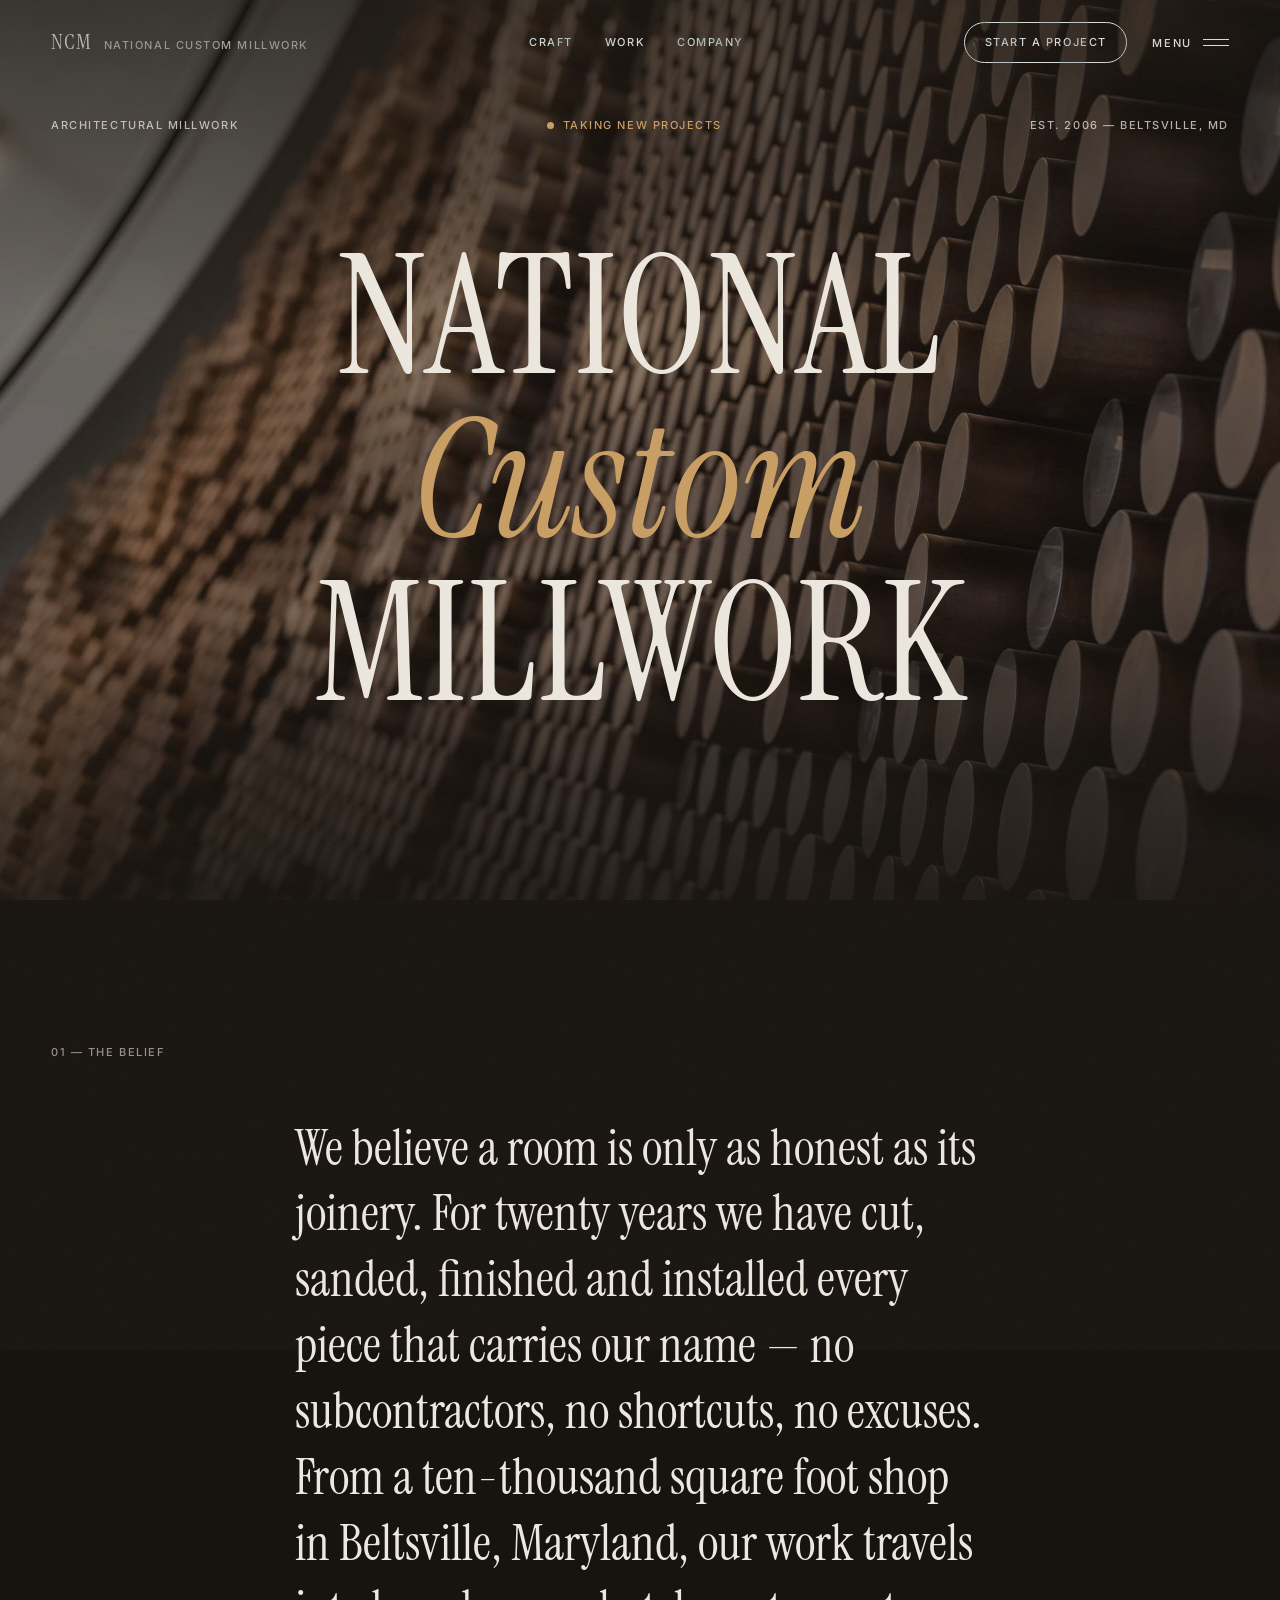
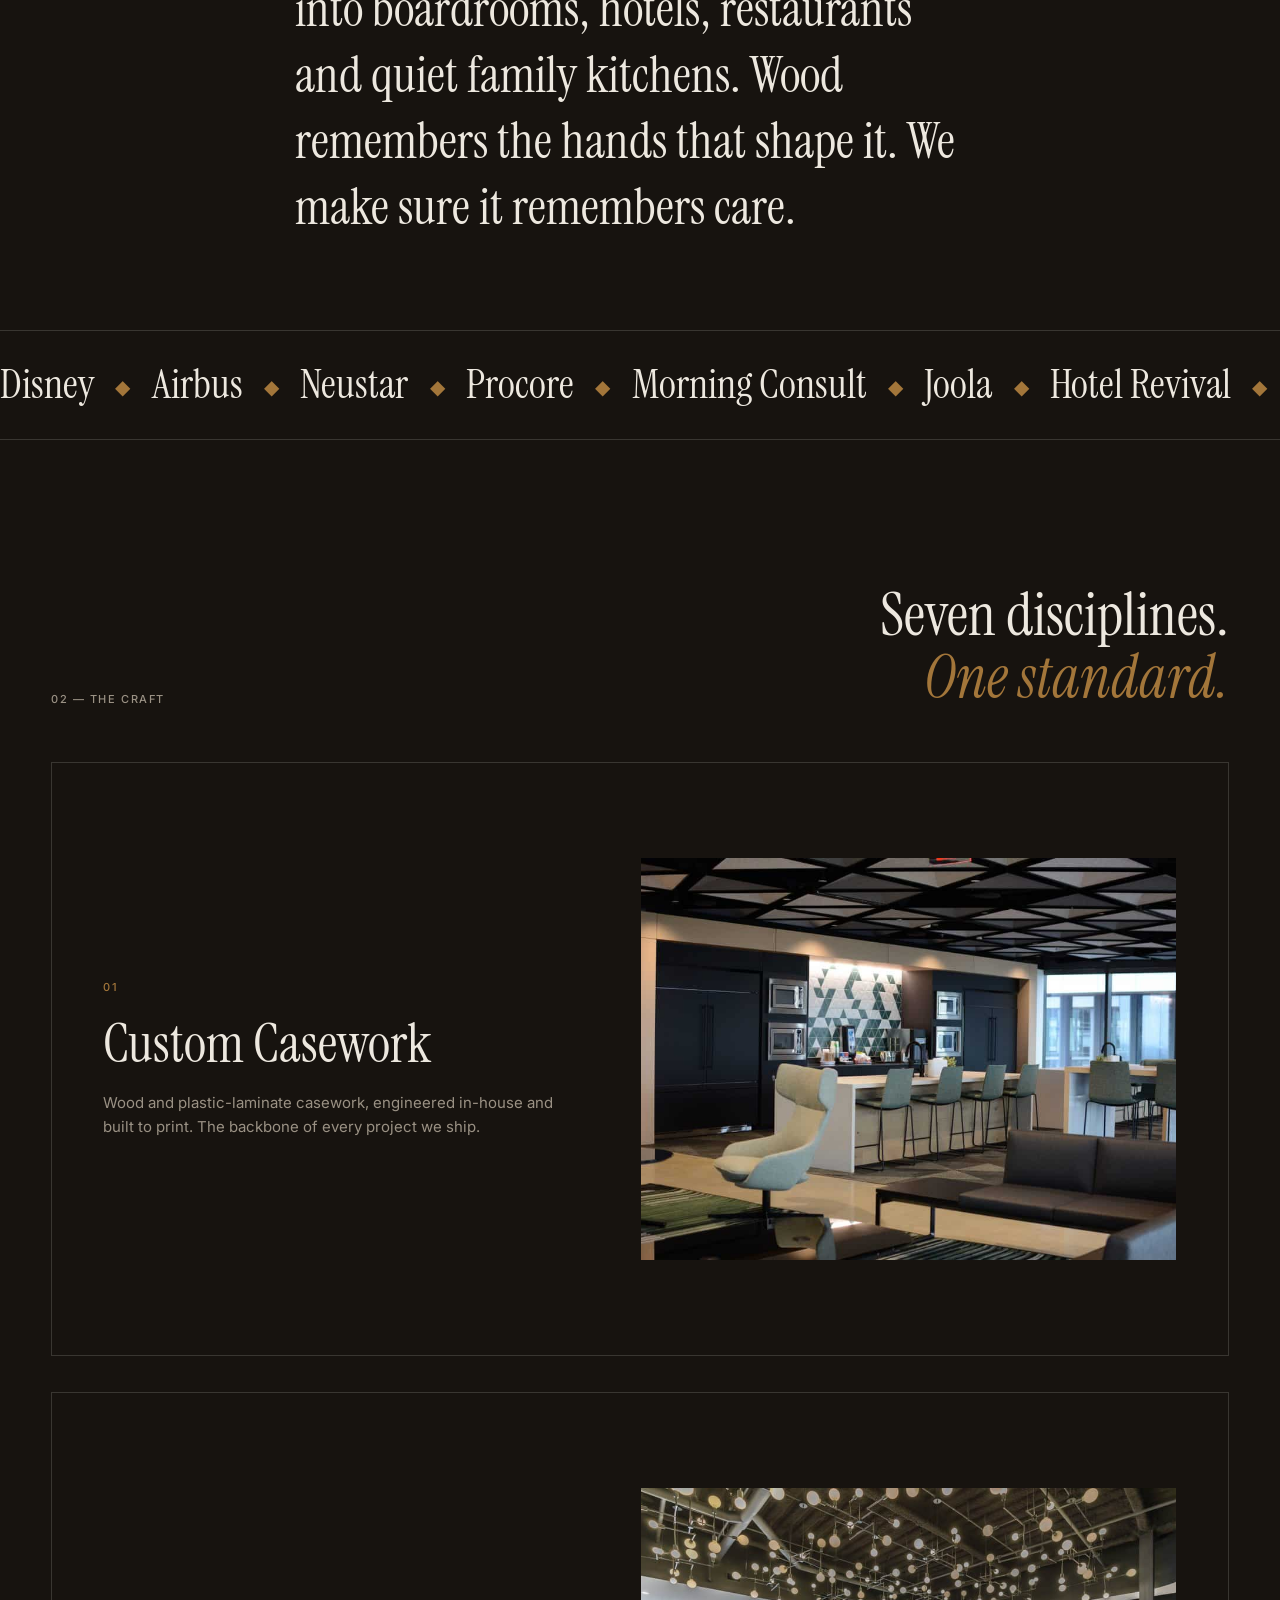
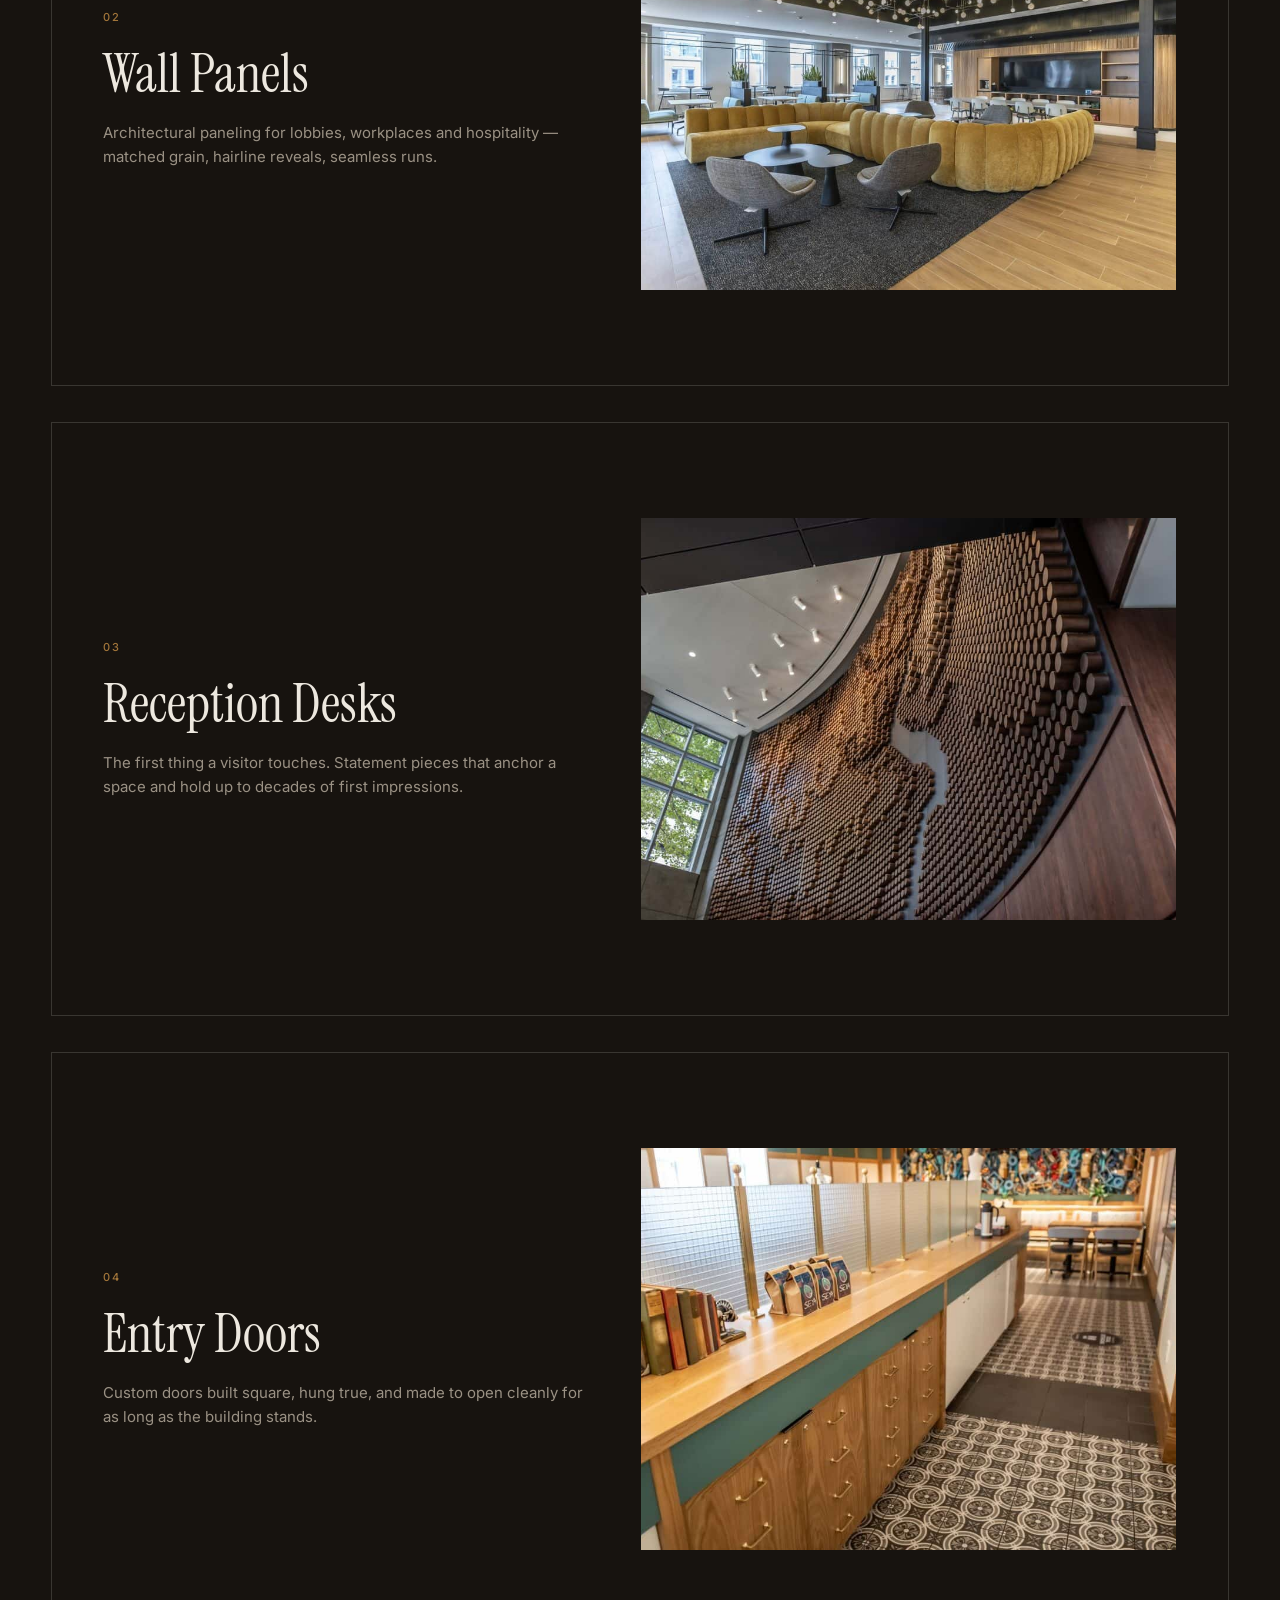
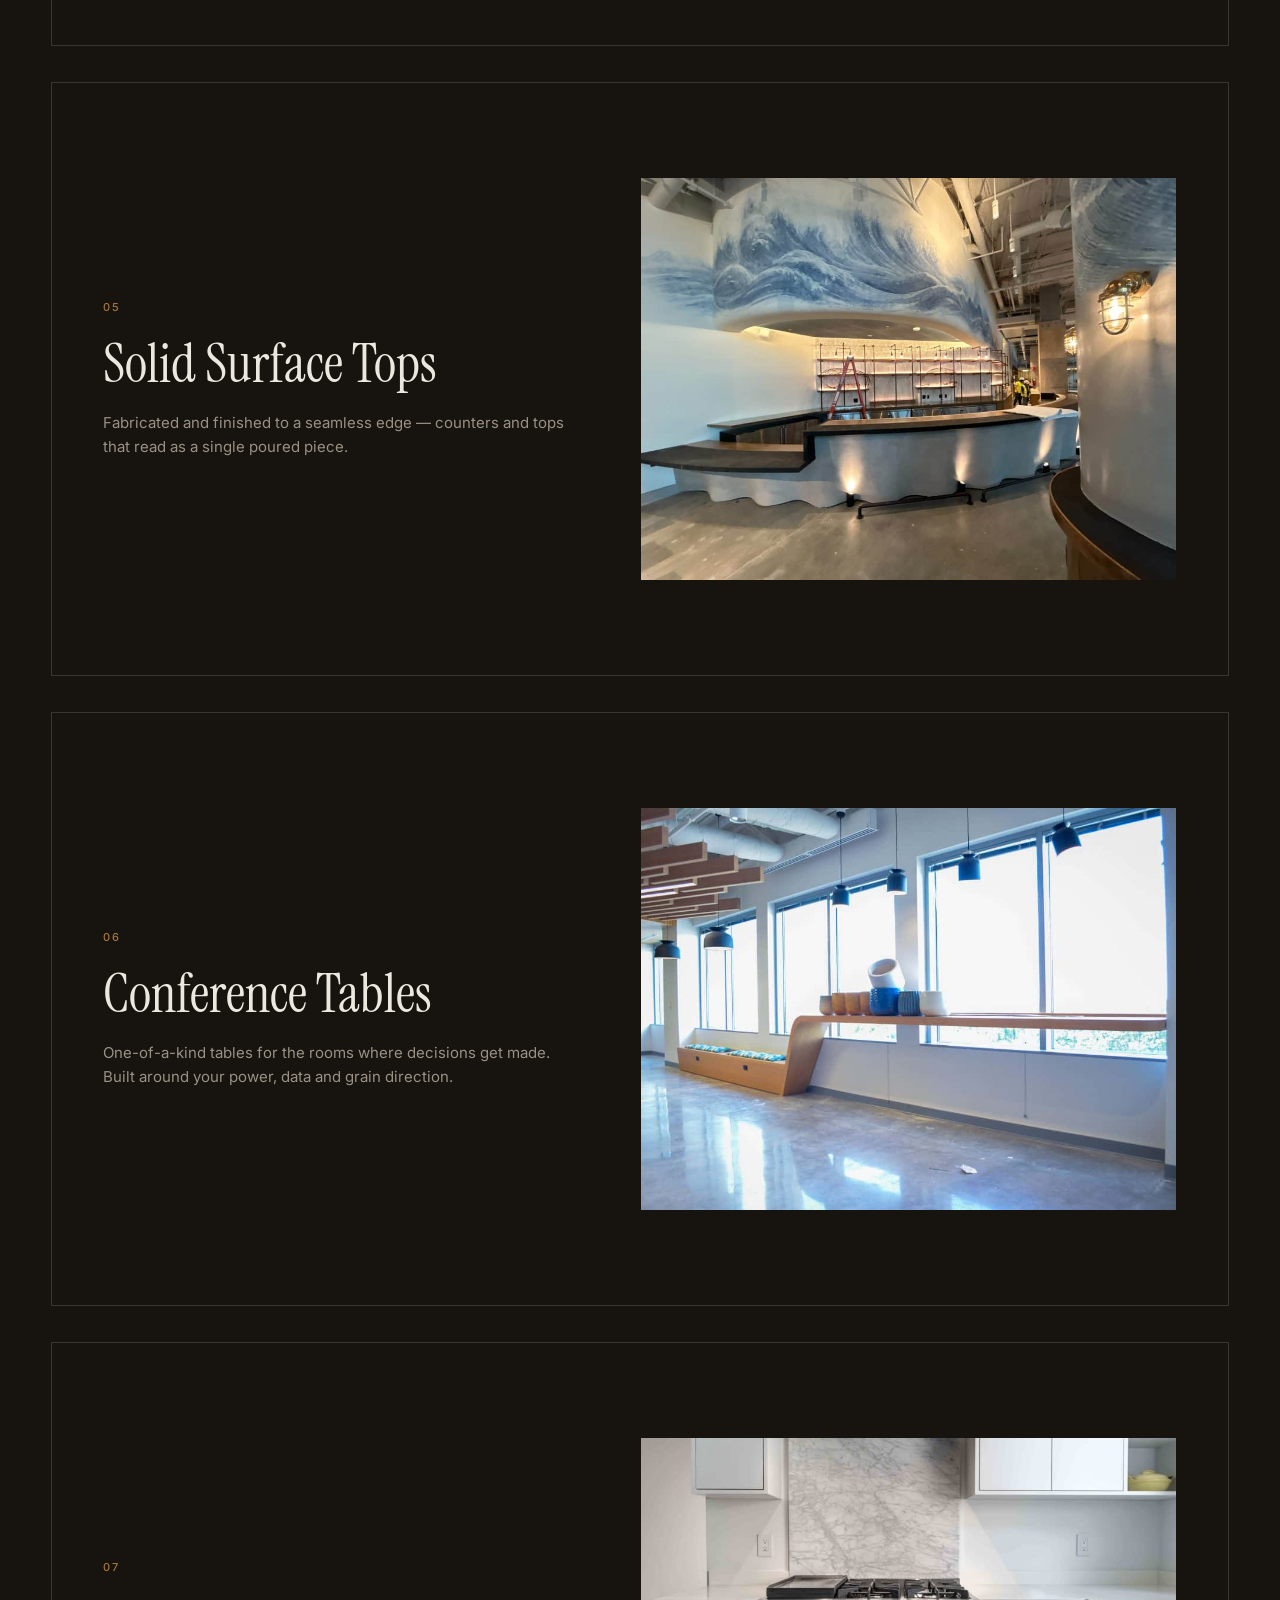
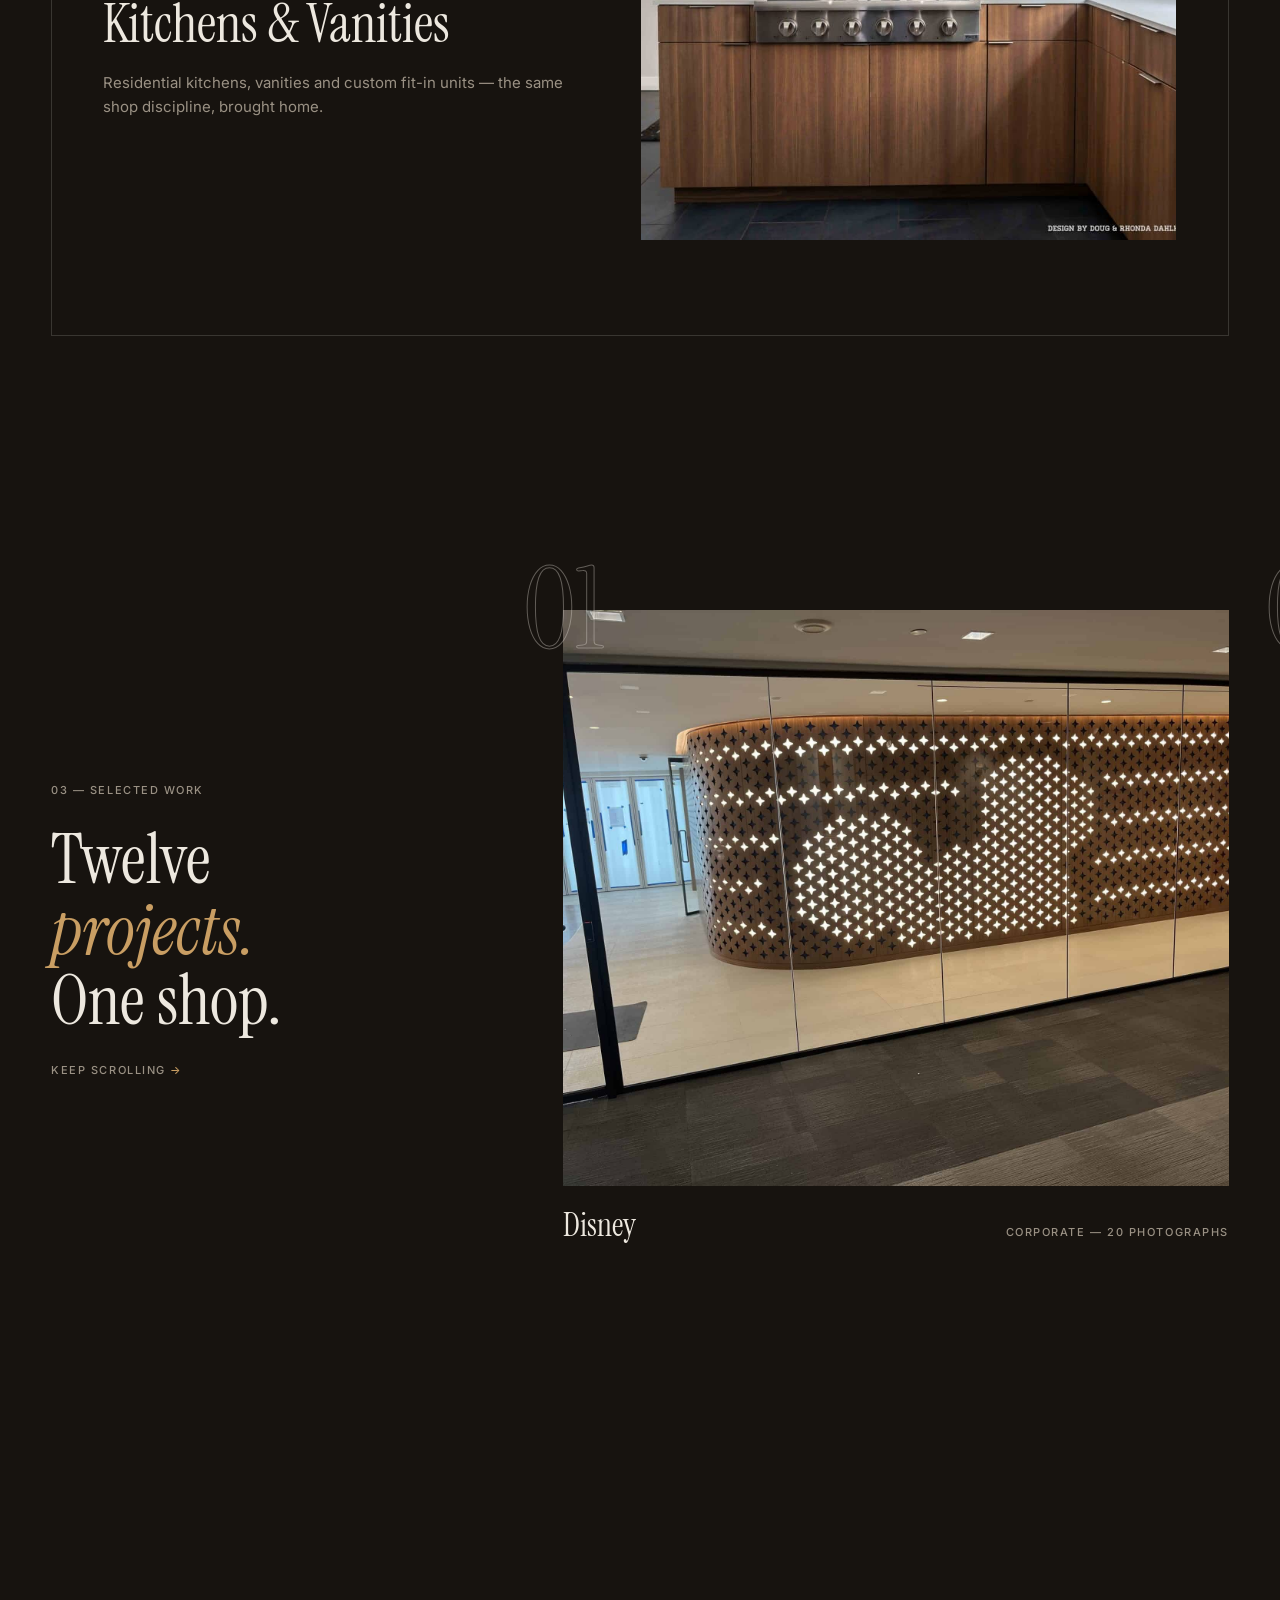
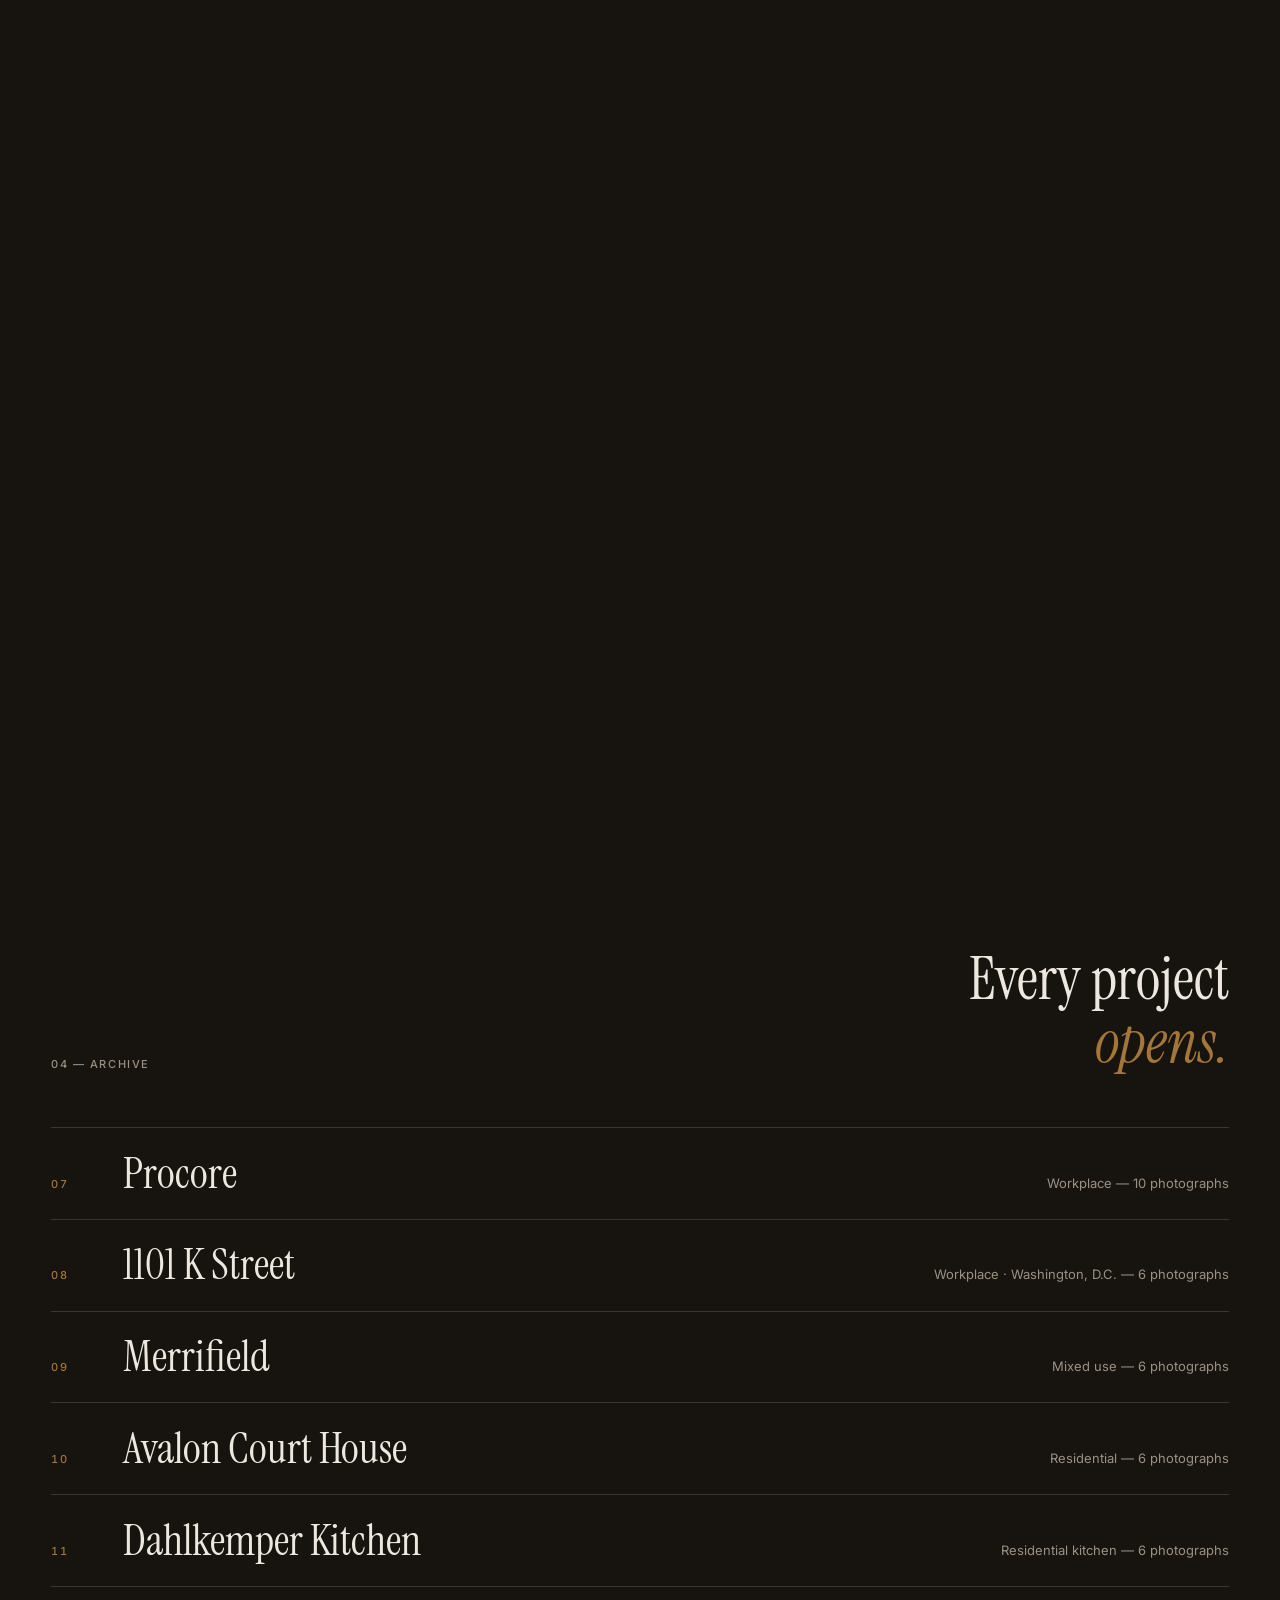
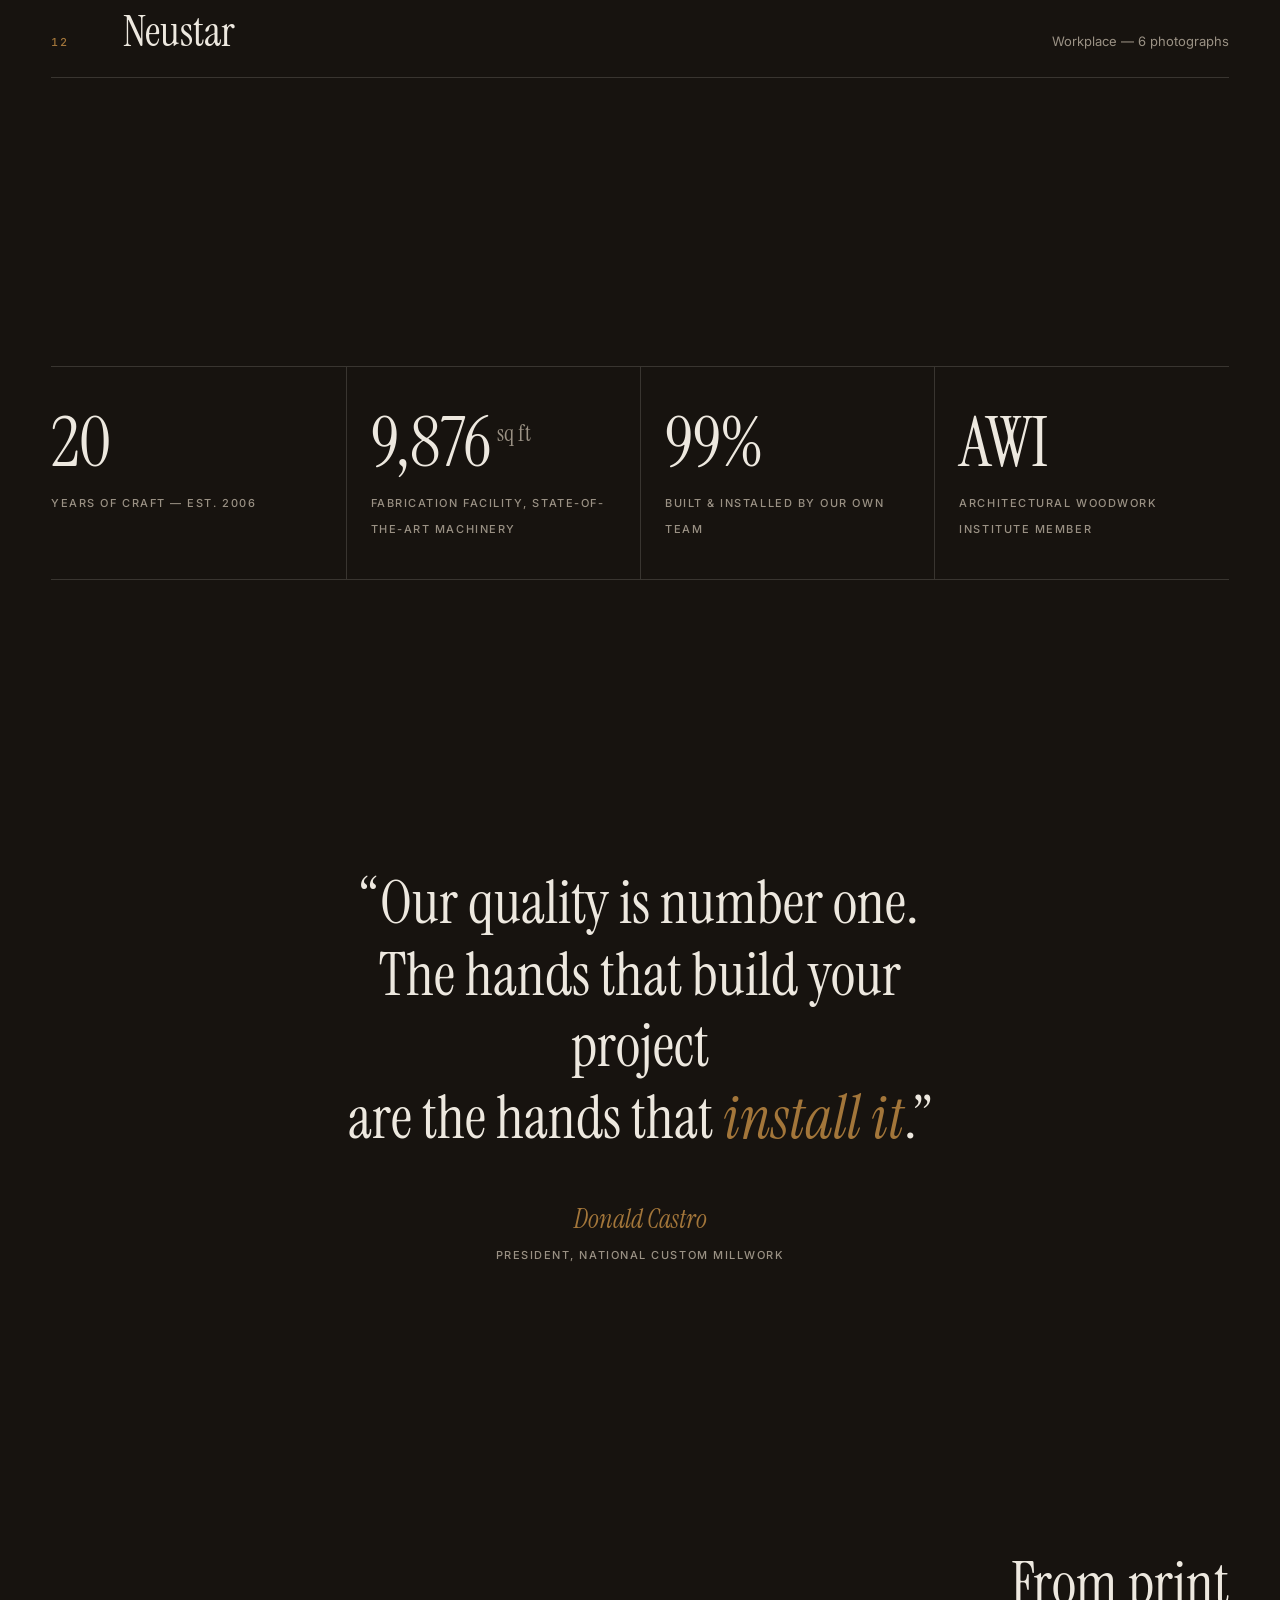
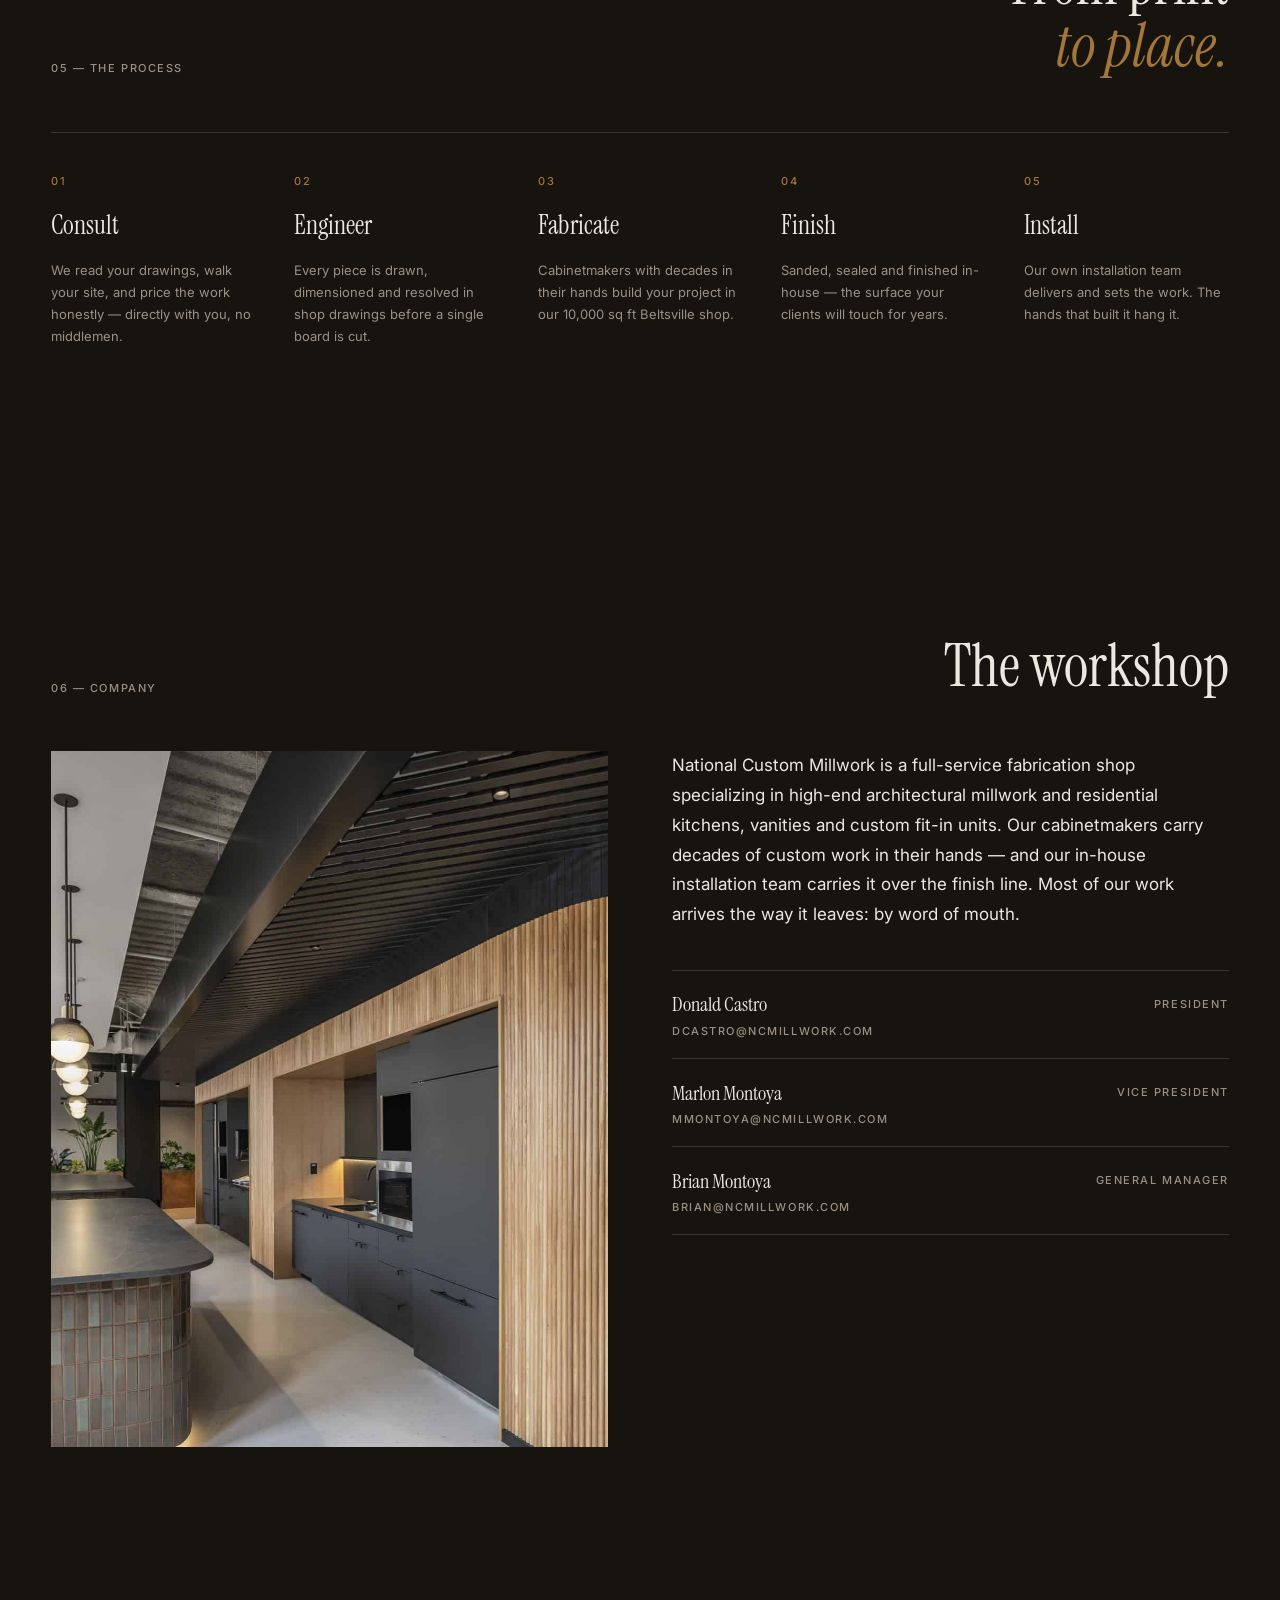
==== commit f4664073: "Replace multi-page site with single-page rebuild Promotes the newer single-page build (index.html, s" ====
--- a/index.html
+++ b/index.html
@@ -1,314 +1,417 @@
 <!DOCTYPE html>
 <html lang="en">
 <head>
-  <meta charset="UTF-8">
-  <meta name="viewport" content="width=device-width, initial-scale=1.0">
-  <title>National Custom Millwork — Architectural Millwork in Beltsville, MD</title>
-  <meta name="description" content="High-end architectural millwork, custom casework, and residential woodwork — fabricated and installed by National Custom Millwork in Beltsville, Maryland since 2006.">
-  <link rel="icon" type="image/svg+xml" href="assets/img/favicon.svg">
-  <link rel="apple-touch-icon" href="assets/img/logo.png">
-  <meta property="og:title" content="National Custom Millwork">
-  <meta property="og:description" content="Fine architectural millwork, crafted and installed in the DC region since 2006.">
-  <meta property="og:image" content="https://nationalcustommillwork.com/wp-content/uploads/2021/07/RJO4940-scaled.jpg">
-  <meta property="og:type" content="website">
-  <link rel="preconnect" href="https://fonts.googleapis.com">
-  <link rel="preconnect" href="https://fonts.gstatic.com" crossorigin>
-  <link href="https://fonts.googleapis.com/css2?family=Fraunces:opsz,wght@9..144,300..600&family=Inter:wght@400..600&display=swap" rel="stylesheet">
-  <link rel="stylesheet" href="css/styles.css">
-  <script type="application/ld+json">
-  {
-    "@context": "https://schema.org",
-    "@type": "LocalBusiness",
-    "name": "National Custom Millwork",
-    "description": "High-end architectural millwork and custom residential woodwork, fabricated and installed since 2006.",
-    "telephone": "+1-301-595-4448",
-    "address": {
-      "@type": "PostalAddress",
-      "streetAddress": "11417 Somerset Ave",
-      "addressLocality": "Beltsville",
-      "addressRegion": "MD",
-      "postalCode": "20705",
-      "addressCountry": "US"
-    },
-    "openingHours": "Mo-Fr 07:00-16:00",
-    "foundingDate": "2006",
-    "sameAs": [
-      "https://www.instagram.com/ncmillwork/",
-      "https://www.tiktok.com/@ncmillwork",
-      "https://www.youtube.com/@ncmillwork"
-    ]
-  }
-  </script>
+  <meta charset="UTF-8" />
+  <meta name="viewport" content="width=device-width, initial-scale=1.0" />
+  <title>National Custom Millwork — Architectural Millwork · Beltsville, MD</title>
+  <meta name="description" content="High-end architectural millwork, custom casework, kitchens and vanities. Every piece cut, finished and installed in-house since 2006. Beltsville, Maryland." />
+  <link rel="icon" type="image/png" href="assets/logo.png" />
+  <link rel="preconnect" href="https://fonts.googleapis.com" />
+  <link rel="preconnect" href="https://fonts.gstatic.com" crossorigin />
+  <link href="https://fonts.googleapis.com/css2?family=Instrument+Serif:ital@0;1&family=Inter:wght@400;500;600&display=swap" rel="stylesheet" />
+  <link rel="stylesheet" href="styles.css?v=2" />
 </head>
-<body>
-  <a class="skip-link" href="#main">Skip to content</a>
-
+<body class="is-loading" data-theme="dark">
+
+  <!-- Preloader -->
+  <div class="preloader" aria-hidden="true">
+    <div class="preloader__planks"><i></i><i></i><i></i></div>
+    <div class="preloader__inner">
+      <span class="preloader__label">National Custom Millwork</span>
+      <span class="preloader__tag">Beltsville, Maryland — Est. 2006</span>
+      <span class="preloader__count">00</span>
+    </div>
+  </div>
+
+  <div class="grain" aria-hidden="true"></div>
+
+  <!-- Header -->
   <header class="site-header">
-    <div class="container--wide container">
-      <a class="brand" href="index.html" aria-label="National Custom Millwork — home">
-        <img src="assets/img/logo.png" alt="" width="42" height="35">
-        <span class="brand-name">National Custom Millwork
-          <small>Beltsville · Maryland</small>
-        </span>
-      </a>
-      <nav class="site-nav" aria-label="Primary">
-        <a href="index.html" aria-current="page">Home</a>
-        <a href="about.html">About</a>
-        <a href="projects.html">Projects</a>
-        <a href="contact.html" class="btn">Start a project</a>
-      </nav>
-      <button class="menu-toggle" aria-label="Open menu" aria-expanded="false">
-        <span></span><span></span><span></span>
+    <a class="wordmark" href="#top" data-scroll>
+      <span class="wordmark__initials">NCM</span>
+      <span class="wordmark__full">National Custom Millwork</span>
+    </a>
+    <nav class="header-nav" aria-label="Primary">
+      <a href="#craft" data-scroll>Craft</a>
+      <a href="#work" data-scroll>Work</a>
+      <a href="#company" data-scroll>Company</a>
+    </nav>
+    <div class="header-right">
+      <a class="cta" href="#contact" data-scroll>Start a project</a>
+      <button class="menu-toggle" aria-expanded="false" aria-controls="menu">
+        <em>Menu</em>
+        <span class="menu-toggle__lines"><i></i><i></i></span>
       </button>
     </div>
   </header>
 
-  <nav class="mobile-menu" aria-label="Mobile">
-    <a href="index.html" aria-current="page">Home</a>
-    <a href="about.html">About</a>
-    <a href="projects.html">Projects</a>
-    <a href="contact.html">Contact</a>
+  <!-- Fullscreen menu -->
+  <nav id="menu" class="menu" aria-hidden="true">
+    <div class="menu__inner">
+      <ol class="menu__list">
+        <li style="--i:0"><a href="#top" data-scroll><small>01</small>Index</a></li>
+        <li style="--i:1"><a href="#belief" data-scroll><small>02</small>The Belief</a></li>
+        <li style="--i:2"><a href="#craft" data-scroll><small>03</small>The Craft</a></li>
+        <li style="--i:3"><a href="#work" data-scroll><small>04</small>Selected Work</a></li>
+        <li style="--i:4"><a href="#archive" data-scroll><small>05</small>Archive</a></li>
+        <li style="--i:5"><a href="#company" data-scroll><small>06</small>Company</a></li>
+        <li style="--i:6"><a href="#contact" data-scroll><small>07</small>Contact</a></li>
+      </ol>
+      <div class="menu__meta">
+        <div>
+          <span class="micro">Workshop</span>
+          <p>11417 Somerset Ave<br />Beltsville, MD 20705</p>
+        </div>
+        <div>
+          <span class="micro">Contact</span>
+          <p><a href="tel:+13015954448">(301) 595-4448</a><br />Mon–Fri, 7am–4pm</p>
+        </div>
+        <div>
+          <span class="micro">Follow</span>
+          <p>
+            <a href="https://www.instagram.com/ncmillwork/" target="_blank" rel="noopener">Instagram</a><br />
+            <a href="https://www.tiktok.com/@ncmillwork" target="_blank" rel="noopener">TikTok</a><br />
+            <a href="https://www.youtube.com/@ncmillwork" target="_blank" rel="noopener">YouTube</a>
+          </p>
+        </div>
+      </div>
+    </div>
   </nav>
 
-  <main id="main">
-
-    <!-- ============ Hero ============ -->
-    <section class="hero">
-      <div class="hero-bg">
-        <img src="assets/img/hero.jpg" alt="Custom walnut millwork reception area fabricated by NCM" fetchpriority="high">
-      </div>
-      <div class="container hero-content">
-        <p class="eyebrow">Architectural Millwork — Beltsville, Maryland</p>
-        <h1>Custom millwork, <em>crafted</em> to endure.</h1>
-        <p class="lede">From concept to installation, NCM fabricates high-end architectural woodwork for the region's most demanding commercial and residential spaces — and has since 2006.</p>
-        <div class="hero-actions">
-          <a class="btn" href="projects.html">Explore our work <span class="arrow">→</span></a>
-          <a class="btn btn--ghost" href="contact.html">Start a project</a>
-        </div>
-        <div class="hero-meta">
-          <span><i class="dot"></i>Since 2006</span>
-          <span><i class="dot"></i>10,000 sq ft shop</span>
-          <span><i class="dot"></i>Fabrication + installation</span>
-          <span><i class="dot"></i>AWI standards</span>
-        </div>
-      </div>
-    </section>
-
-    <!-- ============ Client marquee ============ -->
-    <div class="clients" aria-label="Selected clients">
-      <p class="clients-label">Trusted by</p>
-      <div class="marquee">
-        <ul class="marquee-track">
-          <li>Disney</li>
-          <li>Airbus</li>
-          <li>Procore</li>
-          <li>Joola</li>
-          <li>Neustar</li>
-          <li>Morning Consult</li>
-          <li>Hotel Revival</li>
-          <li>Avalon</li>
-          <li>Fish Shop DC</li>
-        </ul>
-        <ul class="marquee-track" aria-hidden="true">
-          <li>Disney</li>
-          <li>Airbus</li>
-          <li>Procore</li>
-          <li>Joola</li>
-          <li>Neustar</li>
-          <li>Morning Consult</li>
-          <li>Hotel Revival</li>
-          <li>Avalon</li>
-          <li>Fish Shop DC</li>
-        </ul>
-      </div>
-    </div>
-
-    <!-- ============ Services ============ -->
-    <section aria-labelledby="services-title">
-      <div class="container">
-        <div class="section-head reveal">
-          <p class="eyebrow">What we build</p>
-          <h2 id="services-title">One shop, every trade of fine woodwork.</h2>
-          <p class="lede">Everything is fabricated in-house at our Beltsville facility and installed by our own team — no middlemen, no hand-offs.</p>
-        </div>
-        <div class="services-grid">
-          <article class="service-card reveal" style="--d:.0s">
-            <span class="num">01</span>
-            <h3>Custom Kitchens</h3>
-            <p>Bespoke kitchens built to the millimeter, from classic paint-grade to book-matched veneer.</p>
-          </article>
-          <article class="service-card reveal" style="--d:.05s">
-            <span class="num">02</span>
-            <h3>Wood &amp; Laminate Casework</h3>
-            <p>Commercial-grade casework engineered for daily use in offices, labs, and hospitality.</p>
-          </article>
-          <article class="service-card reveal" style="--d:.1s">
-            <span class="num">03</span>
-            <h3>Wall Panels</h3>
-            <p>Flat, fluted, and acoustic paneling that turns walls into architecture.</p>
-          </article>
-          <article class="service-card reveal" style="--d:.15s">
-            <span class="num">04</span>
-            <h3>Reception Desks</h3>
-            <p>Statement front desks — the first thing your clients see, built to impress.</p>
-          </article>
-          <article class="service-card reveal" style="--d:.2s">
-            <span class="num">05</span>
-            <h3>Conference Tables</h3>
-            <p>Boardroom centerpieces in solid wood and veneer, wired for the modern office.</p>
-          </article>
-          <article class="service-card reveal" style="--d:.25s">
-            <span class="num">06</span>
-            <h3>Vanities &amp; Built-ins</h3>
-            <p>Fitted units and bath millwork that make every inch of a room work.</p>
-          </article>
-          <article class="service-card reveal" style="--d:.3s">
-            <span class="num">07</span>
-            <h3>Entry Doors</h3>
-            <p>Custom doors and frames crafted for presence, weight, and longevity.</p>
-          </article>
-          <article class="service-card reveal" style="--d:.35s">
-            <span class="num">08</span>
-            <h3>Solid Surface Countertops</h3>
-            <p>Seamless counters fabricated and templated in-house for a perfect fit.</p>
-          </article>
-        </div>
-        <p class="services-note reveal"><strong>Fabricated in-house. Installed by our own crew.</strong> One point of responsibility from shop drawing to final walkthrough.</p>
-      </div>
-    </section>
-
-    <!-- ============ The shop ============ -->
-    <section class="on-dark grain" aria-labelledby="shop-title">
-      <div class="container split">
-        <div class="split-media reveal">
-          <img src="assets/img/projects/morningconsult-3.jpg" alt="Custom reception desk fabricated by NCM for Morning Consult" loading="lazy" width="1024" height="683">
-          <p class="badge"><strong>Since 2006</strong>same hands,<br>same standard</p>
-        </div>
-        <div class="split-copy">
-          <div class="section-head reveal">
-            <p class="eyebrow">The shop</p>
-            <h2 id="shop-title">Cabinetmakers first, contractors second.</h2>
-          </div>
-          <p class="reveal">National Custom Millwork is a 10,000-square-foot fabrication shop in Beltsville, Maryland, equipped with state-of-the-art machinery and staffed by cabinetmakers who have been doing custom work for decades.</p>
-          <p class="reveal">When you work with NCM, you work directly with the people who build — not a broker. That's why most of our work comes from repeat clients and word of mouth.</p>
-          <div class="split-actions reveal">
-            <a class="link-arrow" href="about.html">More about us <span class="arrow">→</span></a>
-          </div>
-          <div class="stats">
-            <div class="stat reveal" style="--d:.0s"><strong>19<sup>+</sup></strong><span>Years in business</span></div>
-            <div class="stat reveal" style="--d:.07s"><strong>10K</strong><span>Sq ft facility</span></div>
-            <div class="stat reveal" style="--d:.14s"><strong>100<sup>+</sup></strong><span>Projects delivered</span></div>
-          </div>
-        </div>
-      </div>
-    </section>
-
-    <!-- ============ Featured work ============ -->
-    <section aria-labelledby="work-title">
-      <div class="container">
-        <div class="section-head reveal">
-          <p class="eyebrow">Selected work</p>
-          <h2 id="work-title">Built for names you know.</h2>
-        </div>
-        <div class="work-grid">
-          <a class="work-card reveal" style="--d:.0s" href="projects.html">
-            <figure>
-              <img src="assets/img/projects/disney-1.jpg" alt="Custom millwork for Disney offices" loading="lazy" width="1024" height="768">
-            </figure>
-            <figcaption>
-              <span class="name">Disney</span>
-              <span class="cat">Commercial</span>
-            </figcaption>
-          </a>
-          <a class="work-card reveal" style="--d:.08s" href="projects.html">
-            <figure>
-              <img src="assets/img/projects/fishshop-1.jpg" alt="Restaurant millwork at Fish Shop DC" loading="lazy" width="1024" height="768">
-            </figure>
-            <figcaption>
-              <span class="name">Fish Shop DC</span>
-              <span class="cat">Hospitality</span>
-            </figcaption>
-          </a>
-          <a class="work-card reveal" style="--d:.16s" href="projects.html">
-            <figure>
-              <img src="assets/img/projects/morningconsult-1.jpg" alt="Office millwork for Morning Consult" loading="lazy" width="1024" height="683">
-            </figure>
-            <figcaption>
-              <span class="name">Morning Consult</span>
-              <span class="cat">Commercial</span>
-            </figcaption>
-          </a>
-        </div>
-        <p class="work-more reveal"><a class="btn btn--ghost" href="projects.html">View all projects <span class="arrow">→</span></a></p>
-      </div>
-    </section>
-
-    <!-- ============ Quote ============ -->
-    <section class="on-dark grain quote-band">
-      <div class="container">
-        <blockquote class="reveal">
-          “Our quality is number one. Every project leaves this shop the way we'd want it in <em>our own</em> home.”
-        </blockquote>
-        <cite class="reveal">— The NCM team</cite>
-      </div>
-    </section>
-
-    <!-- ============ CTA ============ -->
-    <section class="on-dark cta-band" style="background: var(--espresso-2);">
-      <div class="container">
-        <p class="eyebrow reveal">Let's talk</p>
-        <h2 class="reveal">Have a project in mind?</h2>
-        <p class="lede reveal">Send us your drawings or just an idea — we'll walk you through material options, timeline, and budget.</p>
-        <div class="cta-actions reveal">
-          <a class="btn" href="contact.html">Start a project <span class="arrow">→</span></a>
-          <a class="btn btn--ghost" href="projects.html">See our work</a>
-        </div>
-        <p class="cta-phone reveal">Or call us directly — <a href="tel:+13015954448">(301) 595-4448</a></p>
+  <main id="top">
+
+    <!-- ========== HERO ========== -->
+    <section class="hero" data-theme="dark">
+      <div class="hero__slides" aria-hidden="true">
+        <figure class="hero__slide is-active"><img src="assets/hero.jpg" alt="" /></figure>
+        <figure class="hero__slide"><img src="assets/morning-1.jpg" alt="" /></figure>
+        <figure class="hero__slide"><img src="assets/kstreet-1.jpg" alt="" /></figure>
+        <figure class="hero__slide"><img src="assets/revival-1.jpg" alt="" /></figure>
+        <figure class="hero__slide"><img src="assets/neustar-1.jpg" alt="" /></figure>
+      </div>
+      <div class="hero__veil" aria-hidden="true"></div>
+
+      <div class="hero__top micro reveal">
+        <span>Architectural Millwork</span>
+        <span class="availability"><i class="dot"></i>Taking new projects</span>
+        <span>Est. 2006 — Beltsville, MD</span>
+      </div>
+
+      <h1 class="hero__title">
+        <span class="line"><span class="line__inner">National</span></span>
+        <span class="line"><span class="line__inner hero__title-mid"><em>Custom</em></span></span>
+        <span class="line"><span class="line__inner">Millwork</span></span>
+      </h1>
+
+      <div class="hero__bottom micro reveal" style="--d:1s">
+        <span class="hero__scrollcue">Scroll<i></i></span>
+        <span>Every piece cut, finished &amp; installed by our own hands</span>
+      </div>
+    </section>
+
+    <!-- ========== MANIFESTO ========== -->
+    <section id="belief" class="section manifesto" data-theme="paper">
+      <div class="section__head reveal">
+        <span class="micro">01 — The Belief</span>
+      </div>
+      <p class="scrub" data-scrub>We believe a room is only as honest as its joinery. For twenty years we have cut, sanded, finished and installed every piece that carries our name — no subcontractors, no shortcuts, no excuses. From a ten-thousand square foot shop in Beltsville, Maryland, our work travels into boardrooms, hotels, restaurants and quiet family kitchens. Wood remembers the hands that shape it. We make sure it remembers care.</p>
+    </section>
+
+    <!-- clients marquee -->
+    <div class="marquee" data-theme="paper" aria-label="Clients">
+      <div class="marquee__track">
+        <span>Disney <i>◆</i> Airbus <i>◆</i> Neustar <i>◆</i> Procore <i>◆</i> Morning Consult <i>◆</i> Joola <i>◆</i> Hotel Revival <i>◆</i> Fish Shop DC <i>◆</i>&nbsp;</span>
+        <span>Disney <i>◆</i> Airbus <i>◆</i> Neustar <i>◆</i> Procore <i>◆</i> Morning Consult <i>◆</i> Joola <i>◆</i> Hotel Revival <i>◆</i> Fish Shop DC <i>◆</i>&nbsp;</span>
+      </div>
+    </div>
+
+    <!-- ========== CRAFT — sticky card deck ========== -->
+    <section id="craft" class="section craft" data-theme="paper">
+      <div class="section__head reveal">
+        <span class="micro">02 — The Craft</span>
+        <h2 class="section__title">Seven disciplines.<br /><em>One standard.</em></h2>
+      </div>
+
+      <div class="stack">
+        <article class="card" data-card>
+          <div class="card__text">
+            <span class="card__num">01</span>
+            <h3 class="card__name">Custom Casework</h3>
+            <p class="card__desc">Wood and plastic-laminate casework, engineered in-house and built to print. The backbone of every project we ship.</p>
+          </div>
+          <div class="card__media"><img src="assets/projects/neustar/01.jpg" alt="Custom casework" loading="lazy" /></div>
+        </article>
+        <article class="card" data-card>
+          <div class="card__text">
+            <span class="card__num">02</span>
+            <h3 class="card__name">Wall Panels</h3>
+            <p class="card__desc">Architectural paneling for lobbies, workplaces and hospitality — matched grain, hairline reveals, seamless runs.</p>
+          </div>
+          <div class="card__media"><img src="assets/projects/morning/01.jpg" alt="Architectural wall panels" loading="lazy" /></div>
+        </article>
+        <article class="card" data-card>
+          <div class="card__text">
+            <span class="card__num">03</span>
+            <h3 class="card__name">Reception Desks</h3>
+            <p class="card__desc">The first thing a visitor touches. Statement pieces that anchor a space and hold up to decades of first impressions.</p>
+          </div>
+          <div class="card__media"><img src="assets/projects/kstreet/01.jpg" alt="Custom reception desk" loading="lazy" /></div>
+        </article>
+        <article class="card" data-card>
+          <div class="card__text">
+            <span class="card__num">04</span>
+            <h3 class="card__name">Entry Doors</h3>
+            <p class="card__desc">Custom doors built square, hung true, and made to open cleanly for as long as the building stands.</p>
+          </div>
+          <div class="card__media"><img src="assets/projects/revival/02.jpg" alt="Custom entry millwork" loading="lazy" /></div>
+        </article>
+        <article class="card" data-card>
+          <div class="card__text">
+            <span class="card__num">05</span>
+            <h3 class="card__name">Solid Surface Tops</h3>
+            <p class="card__desc">Fabricated and finished to a seamless edge — counters and tops that read as a single poured piece.</p>
+          </div>
+          <div class="card__media"><img src="assets/projects/fishshop/01.jpg" alt="Solid surface fabrication" loading="lazy" /></div>
+        </article>
+        <article class="card" data-card>
+          <div class="card__text">
+            <span class="card__num">06</span>
+            <h3 class="card__name">Conference Tables</h3>
+            <p class="card__desc">One-of-a-kind tables for the rooms where decisions get made. Built around your power, data and grain direction.</p>
+          </div>
+          <div class="card__media"><img src="assets/projects/airbus/01.jpg" alt="Custom conference table" loading="lazy" /></div>
+        </article>
+        <article class="card" data-card>
+          <div class="card__text">
+            <span class="card__num">07</span>
+            <h3 class="card__name">Kitchens &amp; Vanities</h3>
+            <p class="card__desc">Residential kitchens, vanities and custom fit-in units — the same shop discipline, brought home.</p>
+          </div>
+          <div class="card__media"><img src="assets/projects/dahlkemper/01.jpg" alt="Custom kitchen" loading="lazy" /></div>
+        </article>
+      </div>
+    </section>
+
+    <!-- ========== SELECTED WORK — horizontal ========== -->
+    <section id="work" class="hwrap" data-theme="dark">
+      <div class="hpin">
+        <div class="htrack">
+          <div class="hpanel hpanel--intro">
+            <span class="micro">03 — Selected Work</span>
+            <h2 class="hpanel__title">Twelve<br /><em>projects.</em><br />One shop.</h2>
+            <span class="micro hpanel__hint">Keep scrolling <i>→</i></span>
+          </div>
+
+          <figure class="hpanel hpanel--project" data-project="disney" data-cursor="Open">
+            <span class="hpanel__ghost" aria-hidden="true">01</span>
+            <div class="hpanel__media"><img src="assets/disney-1.jpg" alt="Disney project millwork" loading="lazy" /></div>
+            <figcaption><span class="hpanel__name">Disney</span><span class="micro">Corporate — 20 photographs</span></figcaption>
+          </figure>
+
+          <figure class="hpanel hpanel--project" data-project="joola" data-cursor="Open">
+            <span class="hpanel__ghost" aria-hidden="true">02</span>
+            <div class="hpanel__media"><img src="assets/joola-1.jpg" alt="Joola showroom millwork" loading="lazy" /></div>
+            <figcaption><span class="hpanel__name">Joola</span><span class="micro">Retail &amp; Showroom — 8 photographs</span></figcaption>
+          </figure>
+
+          <figure class="hpanel hpanel--project" data-project="fishshop" data-cursor="Open">
+            <span class="hpanel__ghost" aria-hidden="true">03</span>
+            <div class="hpanel__media"><img src="assets/fishshop-1.jpg" alt="Fish Shop DC millwork" loading="lazy" /></div>
+            <figcaption><span class="hpanel__name">Fish Shop DC</span><span class="micro">Restaurant — 12 photographs</span></figcaption>
+          </figure>
+
+          <figure class="hpanel hpanel--project" data-project="revival" data-cursor="Open">
+            <span class="hpanel__ghost" aria-hidden="true">04</span>
+            <div class="hpanel__media"><img src="assets/revival-1.jpg" alt="Hotel Revival millwork" loading="lazy" /></div>
+            <figcaption><span class="hpanel__name">Hotel Revival</span><span class="micro">Hospitality · Baltimore — 6 photographs</span></figcaption>
+          </figure>
+
+          <figure class="hpanel hpanel--project" data-project="morning" data-cursor="Open">
+            <span class="hpanel__ghost" aria-hidden="true">05</span>
+            <div class="hpanel__media"><img src="assets/morning-1.jpg" alt="Morning Consult millwork" loading="lazy" /></div>
+            <figcaption><span class="hpanel__name">Morning Consult</span><span class="micro">Workplace · Washington, D.C. — 6 photographs</span></figcaption>
+          </figure>
+
+          <figure class="hpanel hpanel--project" data-project="airbus" data-cursor="Open">
+            <span class="hpanel__ghost" aria-hidden="true">06</span>
+            <div class="hpanel__media"><img src="assets/airbus-1.jpg" alt="Airbus millwork" loading="lazy" /></div>
+            <figcaption><span class="hpanel__name">Airbus</span><span class="micro">Workplace — 6 photographs</span></figcaption>
+          </figure>
+
+          <div class="hpanel hpanel--end">
+            <h2 class="hpanel__title">Six more<br />in the <em>archive.</em></h2>
+            <span class="micro hpanel__hint">Keep scrolling <i>↓</i></span>
+          </div>
+        </div>
+      </div>
+    </section>
+
+    <!-- ========== ARCHIVE ========== -->
+    <section id="archive" class="section archive" data-theme="dark">
+      <div class="section__head reveal">
+        <span class="micro">04 — Archive</span>
+        <h2 class="section__title">Every project<br /><em>opens.</em></h2>
+      </div>
+      <ul class="rows">
+        <li class="row reveal" data-project="procore" data-preview="assets/projects/procore/01.jpg" data-cursor="Open" tabindex="0">
+          <span class="row__num">07</span><span class="row__name">Procore</span><span class="row__desc">Workplace — 10 photographs</span>
+        </li>
+        <li class="row reveal" data-project="kstreet" data-preview="assets/projects/kstreet/01.jpg" data-cursor="Open" tabindex="0">
+          <span class="row__num">08</span><span class="row__name">1101 K Street</span><span class="row__desc">Workplace · Washington, D.C. — 6 photographs</span>
+        </li>
+        <li class="row reveal" data-project="merrifield" data-preview="assets/projects/merrifield/01.jpg" data-cursor="Open" tabindex="0">
+          <span class="row__num">09</span><span class="row__name">Merrifield</span><span class="row__desc">Mixed use — 6 photographs</span>
+        </li>
+        <li class="row reveal" data-project="avalon" data-preview="assets/projects/avalon/01.jpg" data-cursor="Open" tabindex="0">
+          <span class="row__num">10</span><span class="row__name">Avalon Court House</span><span class="row__desc">Residential — 6 photographs</span>
+        </li>
+        <li class="row reveal" data-project="dahlkemper" data-preview="assets/projects/dahlkemper/01.jpg" data-cursor="Open" tabindex="0">
+          <span class="row__num">11</span><span class="row__name">Dahlkemper Kitchen</span><span class="row__desc">Residential kitchen — 6 photographs</span>
+        </li>
+        <li class="row reveal" data-project="neustar" data-preview="assets/projects/neustar/01.jpg" data-cursor="Open" tabindex="0">
+          <span class="row__num">12</span><span class="row__name">Neustar</span><span class="row__desc">Workplace — 6 photographs</span>
+        </li>
+      </ul>
+    </section>
+
+    <!-- ========== NUMBERS ========== -->
+    <section class="section numbers" data-theme="paper">
+      <div class="stats">
+        <div class="stat reveal" style="--d:.05s"><strong><span class="num" data-count="20">20</span></strong><span class="micro">Years of craft — Est. 2006</span></div>
+        <div class="stat reveal" style="--d:.15s"><strong><span class="num" data-count="10000" data-comma>10,000</span><sup>sq ft</sup></strong><span class="micro">Fabrication facility, state-of-the-art machinery</span></div>
+        <div class="stat reveal" style="--d:.25s"><strong><span class="num" data-count="100">100</span>%</strong><span class="micro">Built &amp; installed by our own team</span></div>
+        <div class="stat reveal" style="--d:.35s"><strong>AWI</strong><span class="micro">Architectural Woodwork Institute member</span></div>
+      </div>
+    </section>
+
+    <!-- ========== QUOTE ========== -->
+    <section class="quote" data-theme="paper">
+      <blockquote>
+        <p class="quote__text">
+          <span class="line"><span class="line__inner">&ldquo;Our quality is number one.</span></span>
+          <span class="line"><span class="line__inner">The hands that build your project</span></span>
+          <span class="line"><span class="line__inner">are the hands that <em>install it</em>.&rdquo;</span></span>
+        </p>
+        <footer class="quote__by reveal">
+          <span class="quote__sig">Donald Castro</span>
+          <span class="micro">President, National Custom Millwork</span>
+        </footer>
+      </blockquote>
+    </section>
+
+    <!-- ========== PROCESS ========== -->
+    <section class="section process" data-theme="paper">
+      <div class="section__head reveal">
+        <span class="micro">05 — The Process</span>
+        <h2 class="section__title">From print<br /><em>to place.</em></h2>
+      </div>
+      <ol class="steps">
+        <li class="step reveal" style="--d:.0s"><span class="step__num">01</span><h3>Consult</h3><p>We read your drawings, walk your site, and price the work honestly — directly with you, no middlemen.</p></li>
+        <li class="step reveal" style="--d:.1s"><span class="step__num">02</span><h3>Engineer</h3><p>Every piece is drawn, dimensioned and resolved in shop drawings before a single board is cut.</p></li>
+        <li class="step reveal" style="--d:.2s"><span class="step__num">03</span><h3>Fabricate</h3><p>Cabinetmakers with decades in their hands build your project in our 10,000 sq ft Beltsville shop.</p></li>
+        <li class="step reveal" style="--d:.3s"><span class="step__num">04</span><h3>Finish</h3><p>Sanded, sealed and finished in-house — the surface your clients will touch for years.</p></li>
+        <li class="step reveal" style="--d:.4s"><span class="step__num">05</span><h3>Install</h3><p>Our own installation team delivers and sets the work. The hands that built it hang it.</p></li>
+      </ol>
+    </section>
+
+    <!-- ========== COMPANY ========== -->
+    <section id="company" class="section company" data-theme="paper">
+      <div class="section__head reveal">
+        <span class="micro">06 — Company</span>
+        <h2 class="section__title">The workshop</h2>
+      </div>
+      <div class="company__body">
+        <figure class="media-frame company__img reveal">
+          <img src="assets/company.jpg" alt="National Custom Millwork craftsmanship" data-parallax loading="lazy" />
+        </figure>
+        <div class="company__text reveal">
+          <p>National Custom Millwork is a full-service fabrication shop specializing in high-end architectural millwork and residential kitchens, vanities and custom fit-in units. Our cabinetmakers carry decades of custom work in their hands — and our in-house installation team carries it over the finish line. Most of our work arrives the way it leaves: by word of mouth.</p>
+          <ul class="team">
+            <li><span>Donald Castro</span><span class="micro">President</span><a class="micro" href="mailto:Dcastro@ncmillwork.com">Dcastro@ncmillwork.com</a></li>
+            <li><span>Marlon Montoya</span><span class="micro">Vice President</span><a class="micro" href="mailto:Mmontoya@ncmillwork.com">Mmontoya@ncmillwork.com</a></li>
+            <li><span>Brian Montoya</span><span class="micro">General Manager</span><a class="micro" href="mailto:brian@ncmillwork.com">brian@ncmillwork.com</a></li>
+          </ul>
+        </div>
+      </div>
+    </section>
+
+    <!-- ========== CONTACT ========== -->
+    <section id="contact" class="section contact" data-theme="dark">
+      <div class="section__head reveal">
+        <span class="micro">07 — Contact</span>
+      </div>
+      <h2 class="contact__title">
+        <span class="line"><span class="line__inner">Let&rsquo;s build something</span></span>
+        <span class="line"><span class="line__inner"><em>that lasts.</em></span></span>
+      </h2>
+      <div class="contact__links">
+        <a class="contact__link reveal" href="tel:+13015954448"><span class="micro">Call the shop</span>(301) 595-4448</a>
+        <a class="contact__link reveal" style="--d:.1s" href="https://maps.google.com/?q=11417+Somerset+Ave,+Beltsville+MD+20705" target="_blank" rel="noopener"><span class="micro">Visit</span>11417 Somerset Ave, Beltsville MD</a>
+        <div class="contact__link reveal" style="--d:.2s"><span class="micro">Hours</span>Mon–Fri, 7am–4pm</div>
       </div>
     </section>
   </main>
 
-  <!-- ============ Footer ============ -->
-  <footer class="site-footer">
-    <div class="container">
-      <div class="footer-brand">
-        <img src="assets/img/logo.png" alt="" width="52" height="43">
-        <p class="wordmark">National Custom Millwork</p>
-      </div>
-      <div class="footer-grid">
-        <div class="footer-col">
-          <h4>Visit the shop</h4>
-          <address>11417 Somerset Ave<br>Beltsville, MD 20705<br>Mon–Fri, 7 AM – 4 PM</address>
-        </div>
-        <div class="footer-col">
-          <h4>Call</h4>
-          <p><a href="tel:+13015954448">(301) 595-4448</a><br>Main office</p>
-        </div>
-        <div class="footer-col">
-          <h4>Explore</h4>
-          <ul>
-            <li><a href="index.html">Home</a></li>
-            <li><a href="about.html">About us</a></li>
-            <li><a href="projects.html">Projects</a></li>
-            <li><a href="contact.html">Contact</a></li>
-          </ul>
-        </div>
-        <div class="footer-col">
-          <h4>Follow</h4>
-          <ul>
-            <li><a href="https://www.instagram.com/ncmillwork/" target="_blank" rel="noopener">Instagram</a></li>
-            <li><a href="https://www.tiktok.com/@ncmillwork" target="_blank" rel="noopener">TikTok</a></li>
-            <li><a href="https://www.youtube.com/@ncmillwork" target="_blank" rel="noopener">YouTube</a></li>
-          </ul>
-        </div>
-      </div>
-      <div class="footer-bottom">
-        <p>© <span data-year>2026</span> National Custom Millwork. All rights reserved.</p>
-        <p class="awi"><img src="assets/img/awi.png" alt="" width="34" height="36"> Architectural Woodwork Institute member</p>
-      </div>
+  <!-- ========== FOOTER ========== -->
+  <footer class="site-footer" data-theme="dark">
+    <div class="footer__grid">
+      <div class="footer__col">
+        <span class="micro">National Custom Millwork</span>
+        <p>11417 Somerset Ave<br />Beltsville, MD 20705<br />United States</p>
+      </div>
+      <div class="footer__col">
+        <span class="micro">Local time</span>
+        <p class="clock"><span id="clock">--:--:--</span> <span class="micro">Beltsville, MD</span></p>
+      </div>
+      <div class="footer__col">
+        <span class="micro">Follow</span>
+        <p>
+          <a href="https://www.instagram.com/ncmillwork/" target="_blank" rel="noopener">Instagram</a><br />
+          <a href="https://www.tiktok.com/@ncmillwork" target="_blank" rel="noopener">TikTok</a><br />
+          <a href="https://www.youtube.com/@ncmillwork" target="_blank" rel="noopener">YouTube</a>
+        </p>
+      </div>
+      <div class="footer__col">
+        <span class="micro">Index</span>
+        <p>
+          <a href="#belief" data-scroll>The Belief</a><br />
+          <a href="#craft" data-scroll>The Craft</a><br />
+          <a href="#work" data-scroll>Selected Work</a><br />
+          <a href="#contact" data-scroll>Contact</a>
+        </p>
+      </div>
+    </div>
+    <div class="footer__big" aria-hidden="true">NCM</div>
+    <div class="footer__base">
+      <span class="micro">&copy; 2026 National Custom Millwork. All rights reserved.</span>
+      <span class="micro">Member — Architectural Woodwork Institute</span>
     </div>
   </footer>
 
-  <script src="js/main.js"></script>
+  <!-- ========== PROJECT MODAL ========== -->
+  <div class="modal" role="dialog" aria-modal="true" aria-hidden="true" aria-label="Project gallery">
+    <div class="modal__scroll" data-lenis-prevent>
+      <header class="modal__head">
+        <button class="modal__close" data-cursor="Close"><span>&larr;</span> Close</button>
+        <div class="modal__titles">
+          <span class="micro modal__meta"></span>
+          <h2 class="modal__title"></h2>
+          <span class="micro modal__count"></span>
+        </div>
+      </header>
+      <div class="modal__gallery"></div>
+      <footer class="modal__foot">
+        <button class="modal__nav modal__nav--prev"><span class="micro">Previous</span><strong></strong></button>
+        <button class="modal__nav modal__nav--next"><span class="micro">Next</span><strong></strong></button>
+      </footer>
+    </div>
+  </div>
+
+  <!-- Floating preview + cursor -->
+  <div class="preview-float" aria-hidden="true"><img src="" alt="" /></div>
+  <div class="cursor" aria-hidden="true"><span class="cursor__dot"></span><span class="cursor__label"></span></div>
+
+  <script src="https://unpkg.com/lenis@1.1.14/dist/lenis.min.js" defer></script>
+  <script src="script.js?v=2" defer></script>
 </body>
 </html>
--- a/styles.css
+++ b/styles.css
@@ -0,0 +1,917 @@
+/* ============================================================
+   National Custom Millwork — cinematic rebuild
+   Chapters morph between paper and espresso as you scroll.
+   ============================================================ */
+
+:root {
+  --paper: #f1eee8;
+  --ink: #191611;
+  --muted: #7b7469;
+  --espresso: #17130f;
+  --cream: #ede8df;
+  --cream-muted: #9a9184;
+  --accent: #a3763a;
+  --accent-light: #c99e63;
+  --serif: "Instrument Serif", Georgia, serif;
+  --sans: "Inter", -apple-system, BlinkMacSystemFont, sans-serif;
+  --ease: cubic-bezier(0.22, 1, 0.36, 1);
+  --gutter: clamp(1.25rem, 4vw, 3.5rem);
+  --header-h: 5rem;
+}
+
+* { margin: 0; padding: 0; box-sizing: border-box; }
+
+html { scroll-behavior: smooth; }
+html.lenis, html.lenis body { height: auto; }
+.lenis.lenis-smooth { scroll-behavior: auto !important; }
+
+/* theme morph: body background/foreground crossfade between chapters */
+body {
+  --bg: var(--paper);
+  --fg: var(--ink);
+  --mut: var(--muted);
+  --line-c: rgba(25, 22, 17, 0.14);
+  background: var(--bg);
+  color: var(--fg);
+  font-family: var(--sans);
+  font-size: 1rem;
+  line-height: 1.6;
+  -webkit-font-smoothing: antialiased;
+  overflow-x: hidden;
+  transition: background 0.9s var(--ease), color 0.9s var(--ease);
+}
+body[data-theme="dark"] {
+  --bg: var(--espresso);
+  --fg: var(--cream);
+  --mut: var(--cream-muted);
+  --line-c: rgba(237, 232, 223, 0.16);
+}
+
+body.is-loading,
+body.menu-open,
+body.modal-open { overflow: hidden; }
+
+::selection { background: var(--accent); color: var(--espresso); }
+
+img { display: block; width: 100%; height: 100%; object-fit: cover; }
+a { color: inherit; text-decoration: none; }
+button { font-family: inherit; color: inherit; background: none; border: 0; cursor: pointer; }
+
+.micro {
+  font-family: var(--sans);
+  font-size: 0.6875rem;
+  font-weight: 500;
+  letter-spacing: 0.14em;
+  text-transform: uppercase;
+  color: var(--mut);
+  transition: color 0.9s var(--ease);
+}
+
+/* film grain */
+.grain {
+  position: fixed;
+  inset: -50%;
+  width: 200%;
+  height: 200%;
+  pointer-events: none;
+  z-index: 200;
+  opacity: 0.05;
+  background-image: url("data:image/svg+xml,%3Csvg xmlns='http://www.w3.org/2000/svg' width='300' height='300'%3E%3Cfilter id='n'%3E%3CfeTurbulence type='fractalNoise' baseFrequency='0.75' numOctaves='2' stitchTiles='stitch'/%3E%3C/filter%3E%3Crect width='100%25' height='100%25' filter='url(%23n)'/%3E%3C/svg%3E");
+}
+
+/* ---------- preloader ---------- */
+
+.preloader { position: fixed; inset: 0; z-index: 300; }
+.preloader__planks { position: absolute; inset: 0; display: flex; }
+.preloader__planks i {
+  flex: 1;
+  background: var(--espresso);
+  transition: transform 1s var(--ease);
+}
+.preloader.is-done .preloader__planks i { transform: translateY(-101%); }
+.preloader.is-done .preloader__planks i:nth-child(2) { transition-delay: 0.08s; }
+.preloader.is-done .preloader__planks i:nth-child(3) { transition-delay: 0.16s; }
+
+.preloader__inner {
+  position: absolute;
+  inset: 0;
+  display: flex;
+  flex-direction: column;
+  align-items: center;
+  justify-content: center;
+  gap: 0.9rem;
+  color: var(--cream);
+  transition: opacity 0.4s;
+}
+.preloader.is-done .preloader__inner { opacity: 0; }
+.preloader__label {
+  font-family: var(--serif);
+  font-size: clamp(1.4rem, 3.4vw, 2.4rem);
+  letter-spacing: 0.02em;
+}
+.preloader__tag {
+  font-size: 0.6875rem;
+  font-weight: 500;
+  letter-spacing: 0.18em;
+  text-transform: uppercase;
+  color: var(--cream-muted);
+}
+.preloader__count {
+  font-size: 0.6875rem;
+  font-weight: 500;
+  letter-spacing: 0.2em;
+  color: var(--accent-light);
+  font-variant-numeric: tabular-nums;
+}
+
+/* ---------- header ---------- */
+
+.site-header {
+  position: fixed;
+  top: 0;
+  left: 0;
+  right: 0;
+  z-index: 120;
+  display: flex;
+  align-items: center;
+  justify-content: space-between;
+  padding: 1.4rem var(--gutter);
+  mix-blend-mode: difference;
+  color: var(--paper);
+  transition: opacity 0.4s var(--ease);
+}
+body.modal-open .site-header { opacity: 0; pointer-events: none; }
+
+.wordmark { display: flex; align-items: baseline; gap: 0.75rem; }
+.wordmark__initials { font-family: var(--serif); font-size: 1.35rem; letter-spacing: 0.04em; }
+.wordmark__full {
+  font-size: 0.6875rem;
+  font-weight: 500;
+  letter-spacing: 0.14em;
+  text-transform: uppercase;
+  opacity: 0.75;
+}
+
+.header-nav { display: flex; gap: 2rem; }
+.header-nav a {
+  font-size: 0.6875rem;
+  font-weight: 500;
+  letter-spacing: 0.14em;
+  text-transform: uppercase;
+  position: relative;
+}
+.header-nav a::after {
+  content: "";
+  position: absolute;
+  left: 0;
+  bottom: -4px;
+  width: 100%;
+  height: 1px;
+  background: currentColor;
+  transform: scaleX(0);
+  transform-origin: right;
+  transition: transform 0.4s var(--ease);
+}
+.header-nav a:hover::after { transform: scaleX(1); transform-origin: left; }
+
+.header-right { display: flex; align-items: center; gap: 1.6rem; }
+.cta {
+  font-size: 0.6875rem;
+  font-weight: 500;
+  letter-spacing: 0.14em;
+  text-transform: uppercase;
+  border: 1px solid currentColor;
+  border-radius: 100px;
+  padding: 0.65rem 1.2rem;
+  transition: background 0.35s var(--ease), color 0.35s var(--ease);
+}
+.cta:hover { background: var(--paper); color: var(--ink); }
+
+.menu-toggle { display: flex; align-items: center; gap: 0.7rem; padding: 0.4rem 0; }
+.menu-toggle em {
+  font-style: normal;
+  font-size: 0.6875rem;
+  font-weight: 500;
+  letter-spacing: 0.14em;
+  text-transform: uppercase;
+}
+.menu-toggle__lines { display: flex; flex-direction: column; gap: 5px; width: 26px; }
+.menu-toggle__lines i { display: block; height: 1px; background: currentColor; transition: transform 0.45s var(--ease); }
+body.menu-open .menu-toggle__lines i:first-child { transform: translateY(3px) rotate(45deg); }
+body.menu-open .menu-toggle__lines i:last-child { transform: translateY(-3px) rotate(-45deg); }
+
+/* ---------- fullscreen menu ---------- */
+
+.menu {
+  position: fixed;
+  inset: 0;
+  z-index: 110;
+  background: var(--paper);
+  color: var(--ink);
+  clip-path: inset(0 0 100% 0);
+  transition: clip-path 0.8s var(--ease);
+  overflow: hidden;
+}
+body.menu-open .menu { clip-path: inset(0 0 0% 0); }
+
+.menu__inner {
+  height: 100%;
+  display: flex;
+  flex-direction: column;
+  justify-content: space-between;
+  gap: 2rem;
+  padding: clamp(5.5rem, 12vh, 8rem) var(--gutter) clamp(2rem, 5vh, 3.5rem);
+  overflow-y: auto;
+  overscroll-behavior: contain;
+}
+.menu__list { list-style: none; }
+.menu__list li { overflow: hidden; }
+.menu__list a {
+  display: inline-flex;
+  align-items: baseline;
+  gap: 1.1rem;
+  font-family: var(--serif);
+  font-size: clamp(2rem, 6.2vh, 3.6rem);
+  line-height: 1.2;
+  transform: translateY(110%);
+  transition: transform 0.7s var(--ease), color 0.3s;
+}
+.menu__list a small {
+  font-family: var(--sans);
+  font-size: 0.6875rem;
+  font-weight: 500;
+  letter-spacing: 0.14em;
+  color: var(--muted);
+}
+.menu__list a:hover { color: var(--accent); }
+body.menu-open .menu__list a { transform: translateY(0); transition-delay: calc(0.15s + var(--i) * 0.05s); }
+
+.menu__meta {
+  display: flex;
+  flex-wrap: wrap;
+  gap: clamp(2rem, 6vw, 5rem);
+  padding-top: 2rem;
+  border-top: 1px solid rgba(25, 22, 17, 0.14);
+  opacity: 0;
+  transform: translateY(20px);
+  transition: opacity 0.6s var(--ease) 0.4s, transform 0.6s var(--ease) 0.4s;
+}
+body.menu-open .menu__meta { opacity: 1; transform: none; }
+.menu__meta .micro { color: var(--muted); }
+.menu__meta p { margin-top: 0.6rem; font-size: 0.875rem; line-height: 1.7; }
+.menu__meta a:hover { opacity: 0.6; }
+
+/* ---------- hero ---------- */
+
+.hero {
+  position: relative;
+  min-height: 100vh;
+  min-height: 100svh;
+  display: flex;
+  flex-direction: column;
+  justify-content: space-between;
+  padding: clamp(6rem, 13vh, 8.5rem) var(--gutter) clamp(1.5rem, 4vh, 2.5rem);
+  overflow: hidden;
+  color: var(--cream);
+}
+.hero .micro { color: rgba(237, 232, 223, 0.75); }
+
+.hero__slides { position: absolute; inset: 0; z-index: -2; }
+.hero__slide {
+  position: absolute;
+  inset: 0;
+  opacity: 0;
+  transition: opacity 1.6s var(--ease);
+}
+.hero__slide img { animation: kenburns 14s var(--ease) infinite; }
+.hero__slide.is-active { opacity: 1; }
+@keyframes kenburns {
+  0% { transform: scale(1); }
+  50% { transform: scale(1.07); }
+  100% { transform: scale(1); }
+}
+
+.hero__veil {
+  position: absolute;
+  inset: 0;
+  z-index: -1;
+  background:
+    linear-gradient(180deg, rgba(23, 19, 15, 0.75) 0%, rgba(23, 19, 15, 0.35) 35%, rgba(23, 19, 15, 0.35) 65%, rgba(23, 19, 15, 0.85) 100%),
+    rgba(23, 19, 15, 0.25);
+}
+
+.hero__top,
+.hero__bottom {
+  display: flex;
+  justify-content: space-between;
+  align-items: center;
+  gap: 1rem;
+  flex-wrap: wrap;
+}
+
+.hero__title {
+  font-family: var(--serif);
+  font-weight: 400;
+  font-size: clamp(3.4rem, 13vw, 12rem);
+  line-height: 0.98;
+  letter-spacing: 0.01em;
+  text-align: center;
+  text-transform: uppercase;
+}
+.hero__title-mid { text-transform: none; }
+.hero__title em { font-style: italic; color: var(--accent-light); }
+
+.availability { display: inline-flex; align-items: center; gap: 0.55rem; color: var(--accent-light) !important; }
+.availability .dot {
+  width: 7px;
+  height: 7px;
+  border-radius: 50%;
+  background: var(--accent-light);
+  animation: pulse 2.2s ease-in-out infinite;
+}
+@keyframes pulse {
+  0%, 100% { opacity: 1; transform: scale(1); }
+  50% { opacity: 0.35; transform: scale(0.75); }
+}
+
+.hero__scrollcue { display: inline-flex; align-items: center; gap: 0.6rem; }
+.hero__scrollcue i {
+  display: block;
+  width: 1px;
+  height: 2.4rem;
+  background: currentColor;
+  transform-origin: top;
+  animation: cue 2s var(--ease) infinite;
+}
+@keyframes cue {
+  0% { transform: scaleY(0); transform-origin: top; }
+  45% { transform: scaleY(1); transform-origin: top; }
+  55% { transform: scaleY(1); transform-origin: bottom; }
+  100% { transform: scaleY(0); transform-origin: bottom; }
+}
+
+/* masked line reveals */
+.line { display: block; overflow: hidden; }
+.line__inner { display: block; transform: translateY(115%); transition: transform 1.1s var(--ease); }
+.lines-in .line__inner { transform: translateY(0); }
+.lines-in .line:nth-child(2) .line__inner { transition-delay: 0.12s; }
+.lines-in .line:nth-child(3) .line__inner { transition-delay: 0.24s; }
+
+/* ---------- generic sections ---------- */
+
+.section { padding: clamp(6rem, 16vh, 11rem) var(--gutter); position: relative; }
+.section__head {
+  display: flex;
+  align-items: flex-end;
+  justify-content: space-between;
+  gap: 1rem;
+  padding-bottom: clamp(2.5rem, 6vh, 4rem);
+}
+.section__title {
+  font-family: var(--serif);
+  font-weight: 400;
+  font-size: clamp(2rem, 4.6vw, 3.8rem);
+  line-height: 1.06;
+  text-align: right;
+}
+.section__title em { font-style: italic; color: var(--accent); }
+
+/* ---------- manifesto scrub ---------- */
+
+.manifesto { padding-bottom: clamp(4rem, 10vh, 7rem); }
+.scrub {
+  font-family: var(--serif);
+  font-size: clamp(1.7rem, 3.9vw, 3.4rem);
+  line-height: 1.32;
+  max-width: 30ch;
+  margin: 0 auto;
+}
+.scrub .w { transition: opacity 0.35s linear, color 0.35s linear; }
+.scrub.scrub-ready .w { opacity: 0.14; }
+.scrub.scrub-ready .w.on { opacity: 1; }
+
+/* ---------- marquee ---------- */
+
+.marquee {
+  border-top: 1px solid var(--line-c);
+  border-bottom: 1px solid var(--line-c);
+  overflow: hidden;
+  padding: 1.3rem 0;
+  transition: border-color 0.9s var(--ease);
+}
+.marquee__track {
+  display: flex;
+  white-space: nowrap;
+  width: max-content;
+  animation: marquee 38s linear infinite;
+}
+.marquee__track span {
+  font-family: var(--serif);
+  font-size: clamp(1.5rem, 3.2vw, 2.6rem);
+  color: var(--fg);
+  transition: color 0.9s var(--ease);
+}
+.marquee__track i {
+  font-style: normal;
+  font-size: 0.5em;
+  color: var(--accent);
+  vertical-align: middle;
+  padding: 0 0.7em;
+}
+@keyframes marquee { to { transform: translateX(-50%); } }
+
+/* ---------- craft: sticky card deck ---------- */
+
+.stack { display: flex; flex-direction: column; gap: clamp(1.5rem, 4vh, 3rem); }
+.card {
+  position: sticky;
+  top: calc(var(--header-h) + 2vh);
+  display: grid;
+  grid-template-columns: 1fr 1.1fr;
+  gap: clamp(1.5rem, 4vw, 4rem);
+  align-items: center;
+  min-height: 66vh;
+  padding: clamp(1.5rem, 4vw, 3.5rem);
+  background: var(--bg);
+  border: 1px solid var(--line-c);
+  transform-origin: center top;
+  will-change: transform;
+  transition: background 0.9s var(--ease), border-color 0.9s var(--ease);
+}
+.card__num {
+  font-size: 0.6875rem;
+  font-weight: 500;
+  letter-spacing: 0.18em;
+  color: var(--accent);
+  display: block;
+  margin-bottom: 1.2rem;
+}
+.card__name {
+  font-family: var(--serif);
+  font-weight: 400;
+  font-size: clamp(1.9rem, 4.2vw, 3.6rem);
+  line-height: 1.05;
+  margin-bottom: 1.2rem;
+}
+.card__desc { color: var(--mut); max-width: 30rem; font-size: 0.9375rem; transition: color 0.9s var(--ease); }
+.card__media { aspect-ratio: 4 / 3; overflow: hidden; }
+
+/* ---------- horizontal work ---------- */
+
+.hwrap { position: relative; }
+.hpin { position: sticky; top: 0; height: 100vh; height: 100svh; overflow: hidden; display: flex; align-items: center; }
+.htrack {
+  display: flex;
+  align-items: center;
+  gap: clamp(3rem, 6vw, 6rem);
+  padding: 0 var(--gutter);
+  will-change: transform;
+}
+
+.hpanel { flex-shrink: 0; }
+.hpanel--intro,
+.hpanel--end {
+  width: max(34vw, 22rem);
+  display: flex;
+  flex-direction: column;
+  gap: 1.6rem;
+}
+.hpanel__title {
+  font-family: var(--serif);
+  font-weight: 400;
+  font-size: clamp(2.6rem, 5.4vw, 5rem);
+  line-height: 1.02;
+}
+.hpanel__title em { font-style: italic; color: var(--accent-light); }
+.hpanel__hint i { font-style: normal; color: var(--accent-light); }
+
+.hpanel--project { position: relative; cursor: pointer; }
+.hpanel__ghost {
+  position: absolute;
+  top: -0.5em;
+  left: -0.35em;
+  z-index: 2;
+  font-family: var(--serif);
+  font-size: clamp(4rem, 9vw, 8.5rem);
+  line-height: 1;
+  color: transparent;
+  -webkit-text-stroke: 1px rgba(237, 232, 223, 0.35);
+  pointer-events: none;
+}
+.hpanel__media {
+  width: clamp(20rem, 52vw, 58rem);
+  height: min(64vh, 40rem);
+  overflow: hidden;
+}
+.hpanel__media img { transition: transform 0.9s var(--ease); }
+.hpanel--project:hover .hpanel__media img { transform: scale(1.05); }
+.hpanel--project figcaption {
+  display: flex;
+  justify-content: space-between;
+  align-items: baseline;
+  gap: 1rem;
+  padding-top: 0.9rem;
+}
+.hpanel__name { font-family: var(--serif); font-size: clamp(1.3rem, 2.6vw, 2rem); transition: color 0.3s; }
+.hpanel--project:hover .hpanel__name { color: var(--accent-light); }
+
+/* mobile / no-pin fallback: native horizontal scroll */
+.hwrap:not(.is-pinned) .hpin { position: static; height: auto; overflow-x: auto; overflow-y: hidden; -webkit-overflow-scrolling: touch; scroll-snap-type: x proximity; padding: clamp(4rem, 10vh, 7rem) 0; scrollbar-width: none; }
+.hwrap:not(.is-pinned) .hpin::-webkit-scrollbar { display: none; }
+.hwrap:not(.is-pinned) .htrack { transform: none !important; }
+.hwrap:not(.is-pinned) .hpanel { scroll-snap-align: center; }
+.hwrap:not(.is-pinned) .hpanel__media { width: min(80vw, 40rem); height: min(52vh, 30rem); }
+
+/* ---------- archive rows ---------- */
+
+.rows { list-style: none; border-top: 1px solid var(--line-c); transition: border-color 0.9s var(--ease); }
+.row {
+  display: grid;
+  grid-template-columns: 3.5rem 1fr minmax(0, 40%);
+  align-items: baseline;
+  gap: 1rem;
+  padding: 1.35rem 0;
+  border-bottom: 1px solid var(--line-c);
+  transition: padding-left 0.5s var(--ease), border-color 0.9s var(--ease);
+  cursor: pointer;
+}
+.row:hover { padding-left: 1.25rem; }
+.row:hover .row__name { color: var(--accent-light); }
+.row__num {
+  font-size: 0.6875rem;
+  font-weight: 500;
+  letter-spacing: 0.14em;
+  color: var(--accent);
+  font-variant-numeric: tabular-nums;
+}
+.row__name {
+  font-family: var(--serif);
+  font-size: clamp(1.5rem, 3.4vw, 2.7rem);
+  line-height: 1.1;
+  transition: color 0.3s;
+}
+.row__desc { font-size: 0.8125rem; color: var(--mut); text-align: right; transition: color 0.9s var(--ease); }
+
+/* floating preview */
+.preview-float {
+  position: fixed;
+  z-index: 90;
+  width: clamp(220px, 22vw, 330px);
+  aspect-ratio: 4 / 3;
+  overflow: hidden;
+  pointer-events: none;
+  opacity: 0;
+  transform: scale(0.92);
+  transition: opacity 0.35s var(--ease), transform 0.35s var(--ease);
+}
+.preview-float.is-active { opacity: 1; transform: scale(1); }
+@media (hover: none) { .preview-float { display: none; } }
+
+/* ---------- numbers ---------- */
+
+.stats { display: grid; grid-template-columns: repeat(4, 1fr); border-top: 1px solid var(--line-c); }
+.stat { padding: 2.4rem 1.5rem 2.4rem 0; border-bottom: 1px solid var(--line-c); transition: border-color 0.9s var(--ease); }
+.stat + .stat { border-left: 1px solid var(--line-c); padding-left: 1.5rem; }
+.stat strong {
+  display: block;
+  font-family: var(--serif);
+  font-weight: 400;
+  font-size: clamp(2.6rem, 5.5vw, 4.6rem);
+  line-height: 1.05;
+  margin-bottom: 0.6rem;
+}
+.stat strong sup { font-size: 0.32em; margin-left: 0.3em; color: var(--mut); }
+.num { font-variant-numeric: tabular-nums; }
+
+/* ---------- quote ---------- */
+
+.quote { padding: clamp(6rem, 16vh, 11rem) var(--gutter); text-align: center; }
+.quote__text {
+  font-family: var(--serif);
+  font-size: clamp(1.9rem, 4.6vw, 4.1rem);
+  line-height: 1.22;
+  max-width: 24ch;
+  margin: 0 auto;
+}
+.quote__text em { font-style: italic; color: var(--accent); }
+.quote__by { display: flex; flex-direction: column; gap: 0.4rem; margin-top: clamp(2rem, 5vh, 3.5rem); }
+.quote__sig { font-family: var(--serif); font-style: italic; font-size: 1.6rem; color: var(--accent); }
+
+/* ---------- process ---------- */
+
+.steps {
+  list-style: none;
+  display: grid;
+  grid-template-columns: repeat(5, 1fr);
+  gap: clamp(1.5rem, 3vw, 2.5rem);
+  border-top: 1px solid var(--line-c);
+  padding-top: 2.5rem;
+  counter-reset: step;
+}
+.step__num {
+  display: block;
+  font-size: 0.6875rem;
+  font-weight: 500;
+  letter-spacing: 0.18em;
+  color: var(--accent);
+  margin-bottom: 1rem;
+}
+.step h3 { font-family: var(--serif); font-weight: 400; font-size: clamp(1.3rem, 2vw, 1.7rem); margin-bottom: 0.7rem; }
+.step p { font-size: 0.8125rem; color: var(--mut); line-height: 1.7; transition: color 0.9s var(--ease); }
+
+/* ---------- company ---------- */
+
+.company__body {
+  display: grid;
+  grid-template-columns: 1fr 1fr;
+  gap: clamp(2rem, 5vw, 4.5rem);
+  align-items: start;
+}
+.media-frame { overflow: hidden; position: relative; }
+.media-frame img { height: 115%; will-change: transform; transform: scale(1.06); transition: transform 1.4s var(--ease); }
+.media-frame.in-view img { transform: scale(1); }
+.company__img { aspect-ratio: 4 / 5; }
+.company__text p { font-size: 1.0625rem; line-height: 1.75; }
+
+.team { list-style: none; margin-top: 2.5rem; border-top: 1px solid var(--line-c); }
+.team li {
+  display: grid;
+  grid-template-columns: 1fr auto;
+  gap: 0.15rem 1rem;
+  padding: 1.1rem 0;
+  border-bottom: 1px solid var(--line-c);
+  transition: border-color 0.9s var(--ease);
+}
+.team li > span:first-child { font-family: var(--serif); font-size: 1.25rem; grid-column: 1; grid-row: 1; }
+.team li > span.micro { grid-column: 2; grid-row: 1; align-self: center; text-align: right; }
+.team li > a.micro { grid-column: 1 / -1; grid-row: 2; text-align: left; color: var(--mut); }
+.team li > a.micro:hover { color: var(--accent); }
+
+/* ---------- contact ---------- */
+
+.contact { padding-bottom: clamp(3rem, 8vh, 5rem); }
+.contact__title {
+  font-family: var(--serif);
+  font-weight: 400;
+  font-size: clamp(2.8rem, 8.5vw, 7.5rem);
+  line-height: 1.06;
+  margin: clamp(1rem, 4vh, 2.5rem) 0 clamp(3rem, 8vh, 5rem);
+}
+.contact__title em { font-style: italic; color: var(--accent-light); }
+
+.contact__links { display: grid; grid-template-columns: repeat(3, 1fr); border-top: 1px solid var(--line-c); }
+.contact__link {
+  display: flex;
+  flex-direction: column;
+  gap: 0.6rem;
+  padding: 1.8rem 1.5rem 1.8rem 0;
+  border-bottom: 1px solid var(--line-c);
+  font-family: var(--serif);
+  font-size: clamp(1.1rem, 2vw, 1.55rem);
+  transition: opacity 0.3s, border-color 0.9s var(--ease);
+}
+.contact__link + .contact__link,
+.contact__link + div { border-left: 1px solid var(--line-c); padding-left: 1.5rem; }
+a.contact__link:hover { opacity: 0.65; }
+
+/* ---------- footer ---------- */
+
+.site-footer { padding: clamp(3rem, 8vh, 5rem) var(--gutter) 1.5rem; }
+.footer__grid {
+  display: grid;
+  grid-template-columns: repeat(4, 1fr);
+  gap: 2rem;
+  padding-bottom: clamp(3rem, 8vh, 5rem);
+}
+.footer__col p { margin-top: 0.8rem; font-size: 0.875rem; line-height: 1.8; }
+.footer__col a:hover { opacity: 0.6; }
+.clock span:first-child { font-family: var(--serif); font-size: 1.5rem; font-variant-numeric: tabular-nums; }
+
+.footer__big {
+  font-family: var(--serif);
+  font-size: clamp(8rem, 28vw, 26rem);
+  line-height: 0.78;
+  text-align: center;
+  color: transparent;
+  -webkit-text-stroke: 1px rgba(237, 232, 223, 0.14);
+  user-select: none;
+}
+.footer__base {
+  display: flex;
+  justify-content: space-between;
+  gap: 1rem;
+  flex-wrap: wrap;
+  padding-top: 1.5rem;
+  border-top: 1px solid var(--line-c);
+}
+
+/* ---------- project modal ---------- */
+
+.modal {
+  position: fixed;
+  inset: 0;
+  z-index: 130;
+  background: var(--espresso);
+  color: var(--cream);
+  transform: translateY(100%);
+  transition: transform 0.7s var(--ease), visibility 0s linear 0.7s;
+  visibility: hidden;
+}
+.modal.is-open {
+  transform: none;
+  visibility: visible;
+  transition: transform 0.7s var(--ease), visibility 0s;
+}
+.modal__scroll {
+  height: 100%;
+  overflow-y: auto;
+  overscroll-behavior: contain;
+  -webkit-overflow-scrolling: touch;
+  padding: clamp(1.5rem, 4vh, 3rem) var(--gutter) clamp(3rem, 8vh, 5rem);
+}
+
+.modal__head { display: flex; flex-direction: column; gap: clamp(1.5rem, 4vh, 2.5rem); margin-bottom: clamp(2rem, 6vh, 4rem); padding-top: 3.2rem; }
+.modal__close {
+  position: fixed;
+  top: 1.2rem;
+  left: var(--gutter);
+  z-index: 5;
+  display: inline-flex;
+  align-items: center;
+  gap: 0.6rem;
+  font-size: 0.6875rem;
+  font-weight: 500;
+  letter-spacing: 0.14em;
+  text-transform: uppercase;
+  color: var(--cream);
+  background: rgba(23, 19, 15, 0.8);
+  backdrop-filter: blur(8px);
+  -webkit-backdrop-filter: blur(8px);
+  border: 1px solid rgba(237, 232, 223, 0.2);
+  border-radius: 100px;
+  padding: 0.7rem 1.25rem;
+  transition: background 0.3s, border-color 0.3s;
+}
+.modal__close:hover { background: rgba(237, 232, 223, 0.12); border-color: rgba(237, 232, 223, 0.4); }
+.modal__close span { font-family: var(--serif); font-size: 1.2rem; line-height: 1; }
+
+.modal__titles { display: flex; flex-direction: column; gap: 0.5rem; }
+.modal__meta, .modal__count { color: var(--cream-muted); }
+.modal__title {
+  font-family: var(--serif);
+  font-weight: 400;
+  font-size: clamp(2.6rem, 8vw, 7rem);
+  line-height: 1;
+}
+
+.modal__gallery { columns: 3 340px; column-gap: 1.2rem; }
+.modal__gallery img {
+  width: 100%;
+  height: auto;
+  margin-bottom: 1.2rem;
+  break-inside: avoid;
+  opacity: 0;
+  transform: translateY(20px);
+  animation: gal-in 0.8s var(--ease) forwards;
+}
+@keyframes gal-in { to { opacity: 1; transform: none; } }
+
+.modal__foot {
+  display: flex;
+  justify-content: space-between;
+  gap: 1rem;
+  margin-top: clamp(2rem, 6vh, 4rem);
+  padding-top: 1.5rem;
+  border-top: 1px solid rgba(237, 232, 223, 0.16);
+}
+.modal__nav { display: flex; flex-direction: column; gap: 0.3rem; text-align: left; padding: 0.5rem 0; }
+.modal__nav--next { text-align: right; }
+.modal__nav .micro { color: var(--cream-muted); }
+.modal__nav strong { font-family: var(--serif); font-weight: 400; font-size: clamp(1.3rem, 3vw, 2rem); transition: color 0.3s; }
+.modal__nav:hover strong { color: var(--accent-light); }
+
+/* ---------- cursor ---------- */
+
+.cursor {
+  position: fixed;
+  top: 0;
+  left: 0;
+  z-index: 250;
+  pointer-events: none;
+  opacity: 0;
+  transition: opacity 0.3s;
+  transform: translate(-50%, -50%);
+  display: flex;
+  align-items: center;
+  justify-content: center;
+}
+.cursor.is-visible { opacity: 1; }
+.cursor__dot {
+  position: absolute;
+  width: 10px;
+  height: 10px;
+  border-radius: 50%;
+  background: var(--paper);
+  mix-blend-mode: difference;
+  transition: width 0.3s var(--ease), height 0.3s var(--ease), opacity 0.3s;
+}
+.cursor.is-hover .cursor__dot { width: 44px; height: 44px; }
+.cursor__label {
+  position: absolute;
+  white-space: nowrap;
+  background: var(--accent);
+  color: var(--espresso);
+  font-size: 0.6875rem;
+  font-weight: 600;
+  letter-spacing: 0.12em;
+  text-transform: uppercase;
+  padding: 0.55rem 1rem;
+  border-radius: 100px;
+  opacity: 0;
+  transform: scale(0.7);
+  transition: opacity 0.25s var(--ease), transform 0.25s var(--ease);
+}
+.cursor.has-label .cursor__label { opacity: 1; transform: scale(1); }
+.cursor.has-label .cursor__dot { opacity: 0; }
+@media (hover: none) { .cursor { display: none; } }
+
+/* ---------- reveal ---------- */
+
+.reveal {
+  opacity: 0;
+  transform: translateY(2.2rem);
+  transition: opacity 0.9s var(--ease) var(--d, 0s), transform 0.9s var(--ease) var(--d, 0s);
+}
+.reveal.in-view { opacity: 1; transform: none; }
+
+/* ---------- responsive ---------- */
+
+@media (max-width: 1080px) {
+  .header-nav { display: none; }
+}
+
+@media (max-width: 860px) {
+  .cta { display: none; }
+  .wordmark__full { display: none; }
+  .section__title { text-align: left; }
+  .section__head { flex-direction: column; align-items: flex-start; gap: 1.2rem; }
+  .card { grid-template-columns: 1fr; min-height: 0; gap: 1.5rem; position: static; }
+  .card__media { order: -1; }
+  .row { grid-template-columns: 2.2rem 1fr; }
+  .row__desc { grid-column: 2; text-align: left; }
+  .stats { grid-template-columns: 1fr 1fr; }
+  .stat + .stat { border-left: 0; padding-left: 0; }
+  .stat:nth-child(even) { border-left: 1px solid var(--line-c); padding-left: 1.5rem; }
+  .steps { grid-template-columns: 1fr 1fr; }
+  .company__body { grid-template-columns: 1fr; }
+  .contact__links { grid-template-columns: 1fr; }
+  .contact__link + .contact__link,
+  .contact__link + div { border-left: 0; padding-left: 0; }
+  .footer__grid { grid-template-columns: 1fr 1fr; }
+  .modal__gallery { columns: 2 160px; }
+}
+
+@media (max-width: 640px) {
+  .hero { padding-top: 6.5rem; }
+  .hero__top { justify-content: center; text-align: center; gap: 0.5rem 1.4rem; }
+  .hero__bottom { flex-direction: column; align-items: center; gap: 0.9rem; text-align: center; }
+  .section { padding-top: 4.5rem; padding-bottom: 4.5rem; }
+  .quote { padding-top: 4.5rem; padding-bottom: 4.5rem; }
+  .section__head { padding-bottom: 2rem; }
+  .hpanel--intro,
+  .hpanel--end { width: 62vw; }
+  .hpanel__title { font-size: clamp(1.9rem, 8.5vw, 2.6rem); }
+  .hwrap:not(.is-pinned) .hpin { padding: 3.5rem 0; }
+  .hwrap:not(.is-pinned) .htrack { gap: 1.5rem; }
+  .hwrap:not(.is-pinned) .hpanel__media { width: 78vw; height: 58vw; }
+  .stack { gap: 1.2rem; }
+  .card { padding: 1.25rem; }
+  .steps { grid-template-columns: 1fr; gap: 2rem; }
+  .stats { grid-template-columns: 1fr; }
+  .stat { padding: 1.6rem 0; }
+  .stat + .stat,
+  .stat:nth-child(even) { border-left: 0; padding-left: 0; }
+  .footer__grid { grid-template-columns: 1fr; gap: 1.6rem; }
+  .modal__head { padding-top: 4rem; gap: 1.2rem; margin-bottom: 2rem; }
+  .modal__title { font-size: clamp(2.2rem, 11vw, 3.5rem); }
+  .modal__gallery { columns: 1 auto; }
+  .contact__title { margin-bottom: 2.5rem; }
+}
+
+/* ---------- reduced motion ---------- */
+
+@media (prefers-reduced-motion: reduce) {
+  .line__inner,
+  .reveal,
+  .media-frame img,
+  .menu__list a,
+  .menu__meta { transition: none !important; transform: none !important; opacity: 1 !important; }
+  .marquee__track { animation: none; }
+  .hero__slide img { animation: none; }
+  .hero__scrollcue i { animation: none; }
+  .availability .dot { animation: none; }
+  .modal__gallery img { animation: none; opacity: 1; transform: none; }
+  .scrub.scrub-ready .w { opacity: 1 !important; }
+  .preloader__planks i { transition: none; }
+  html { scroll-behavior: auto; }
+}
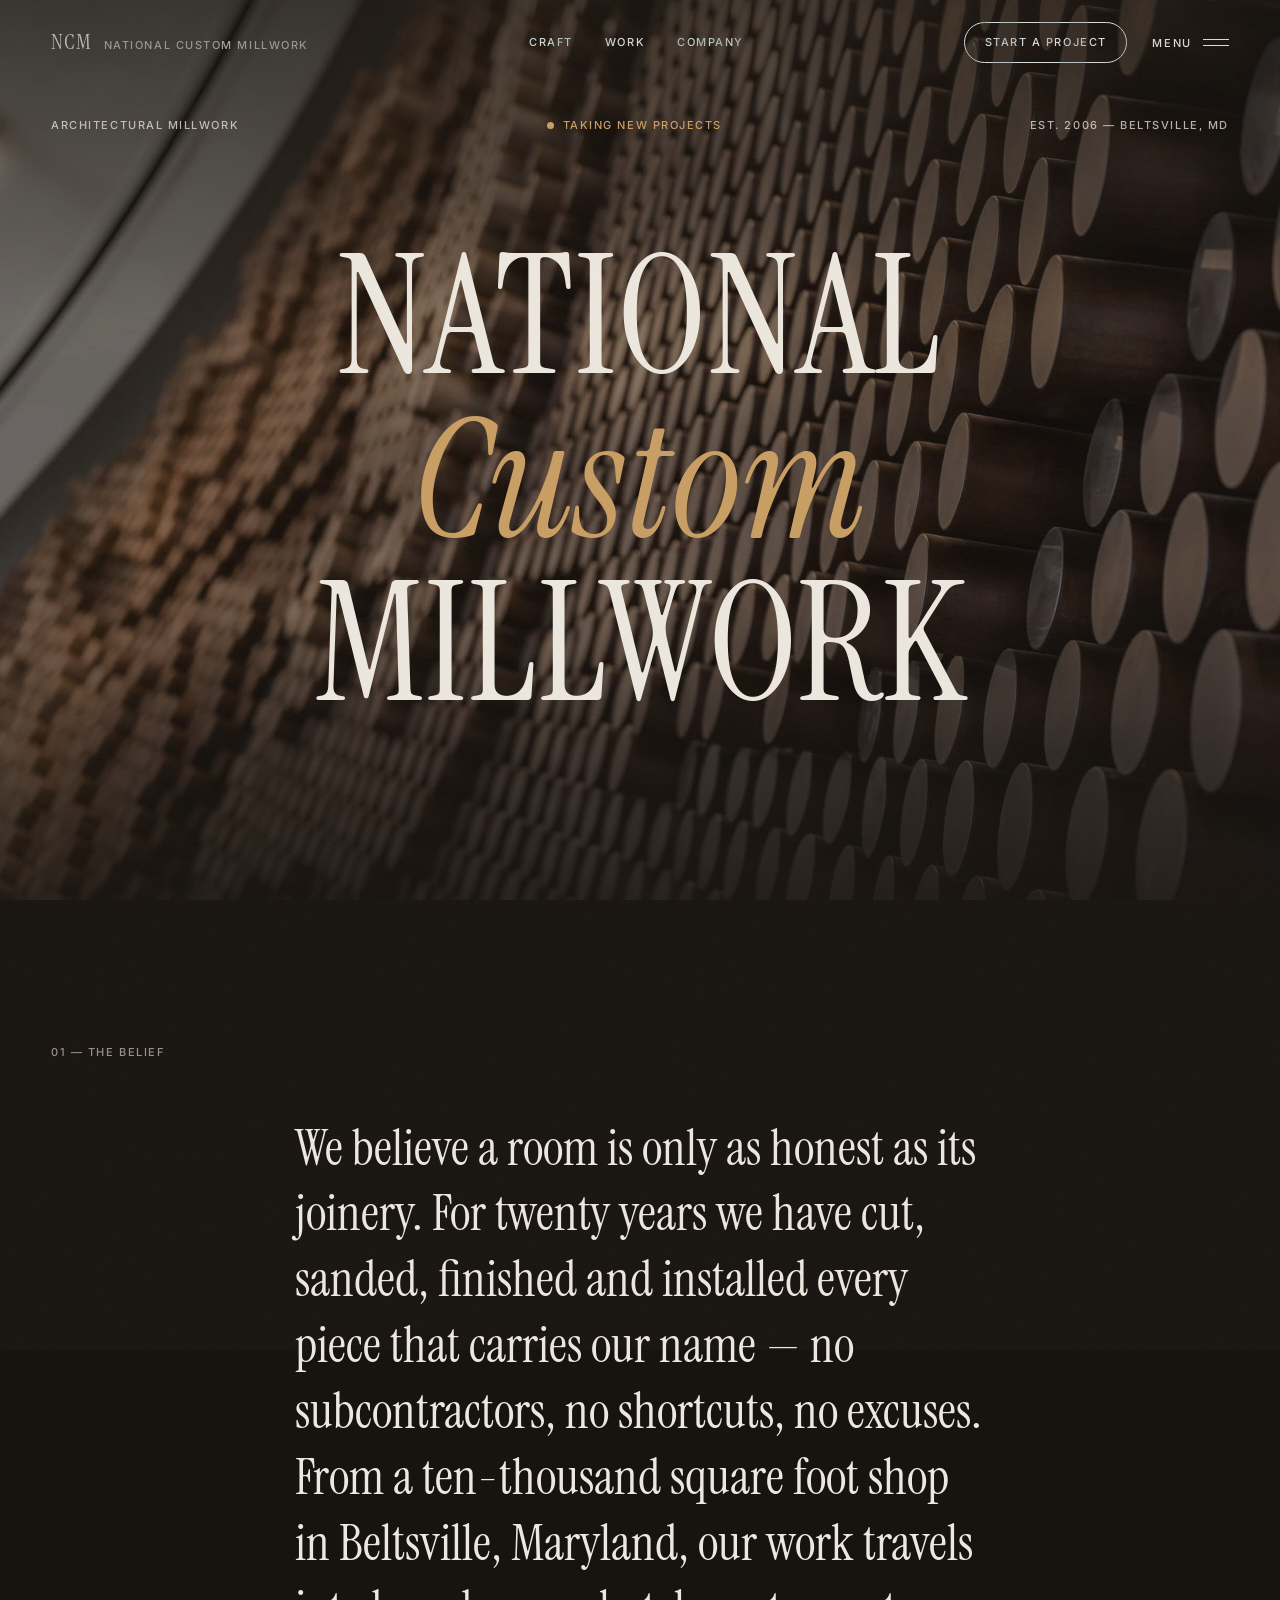
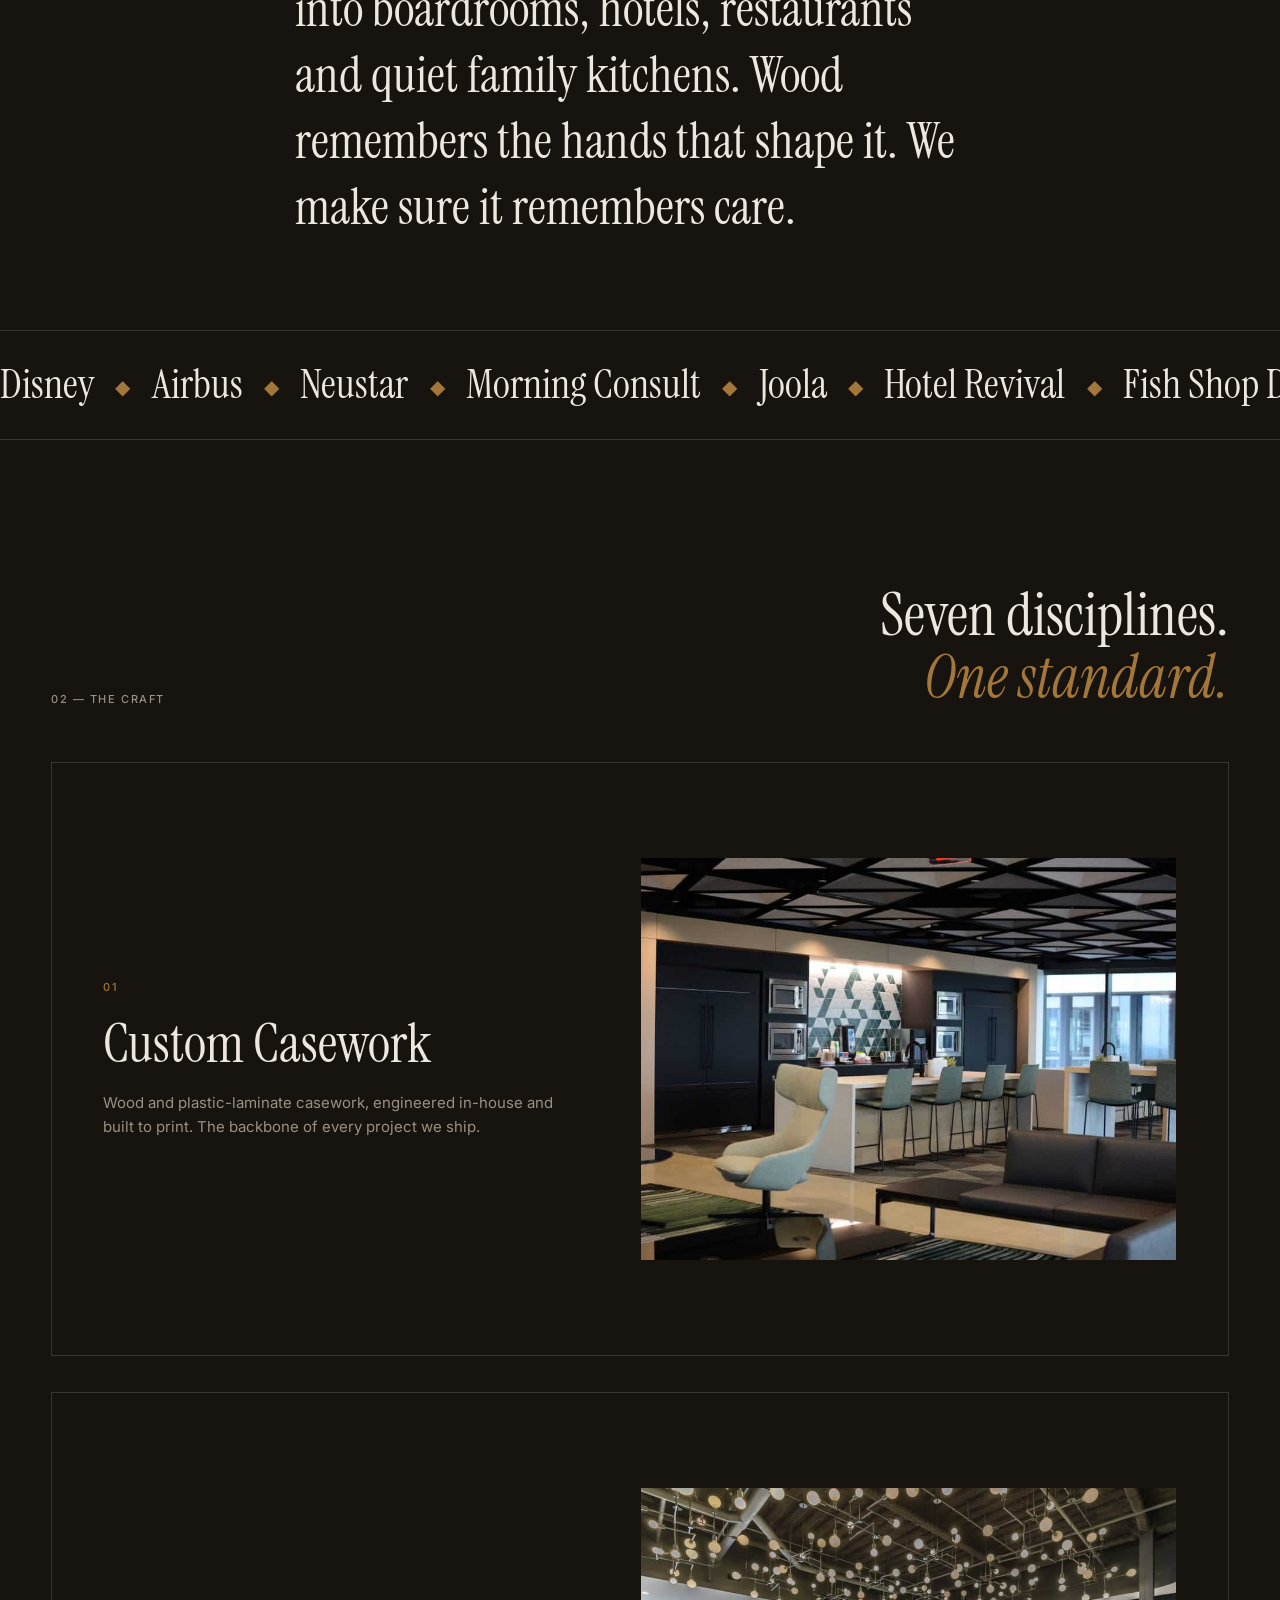
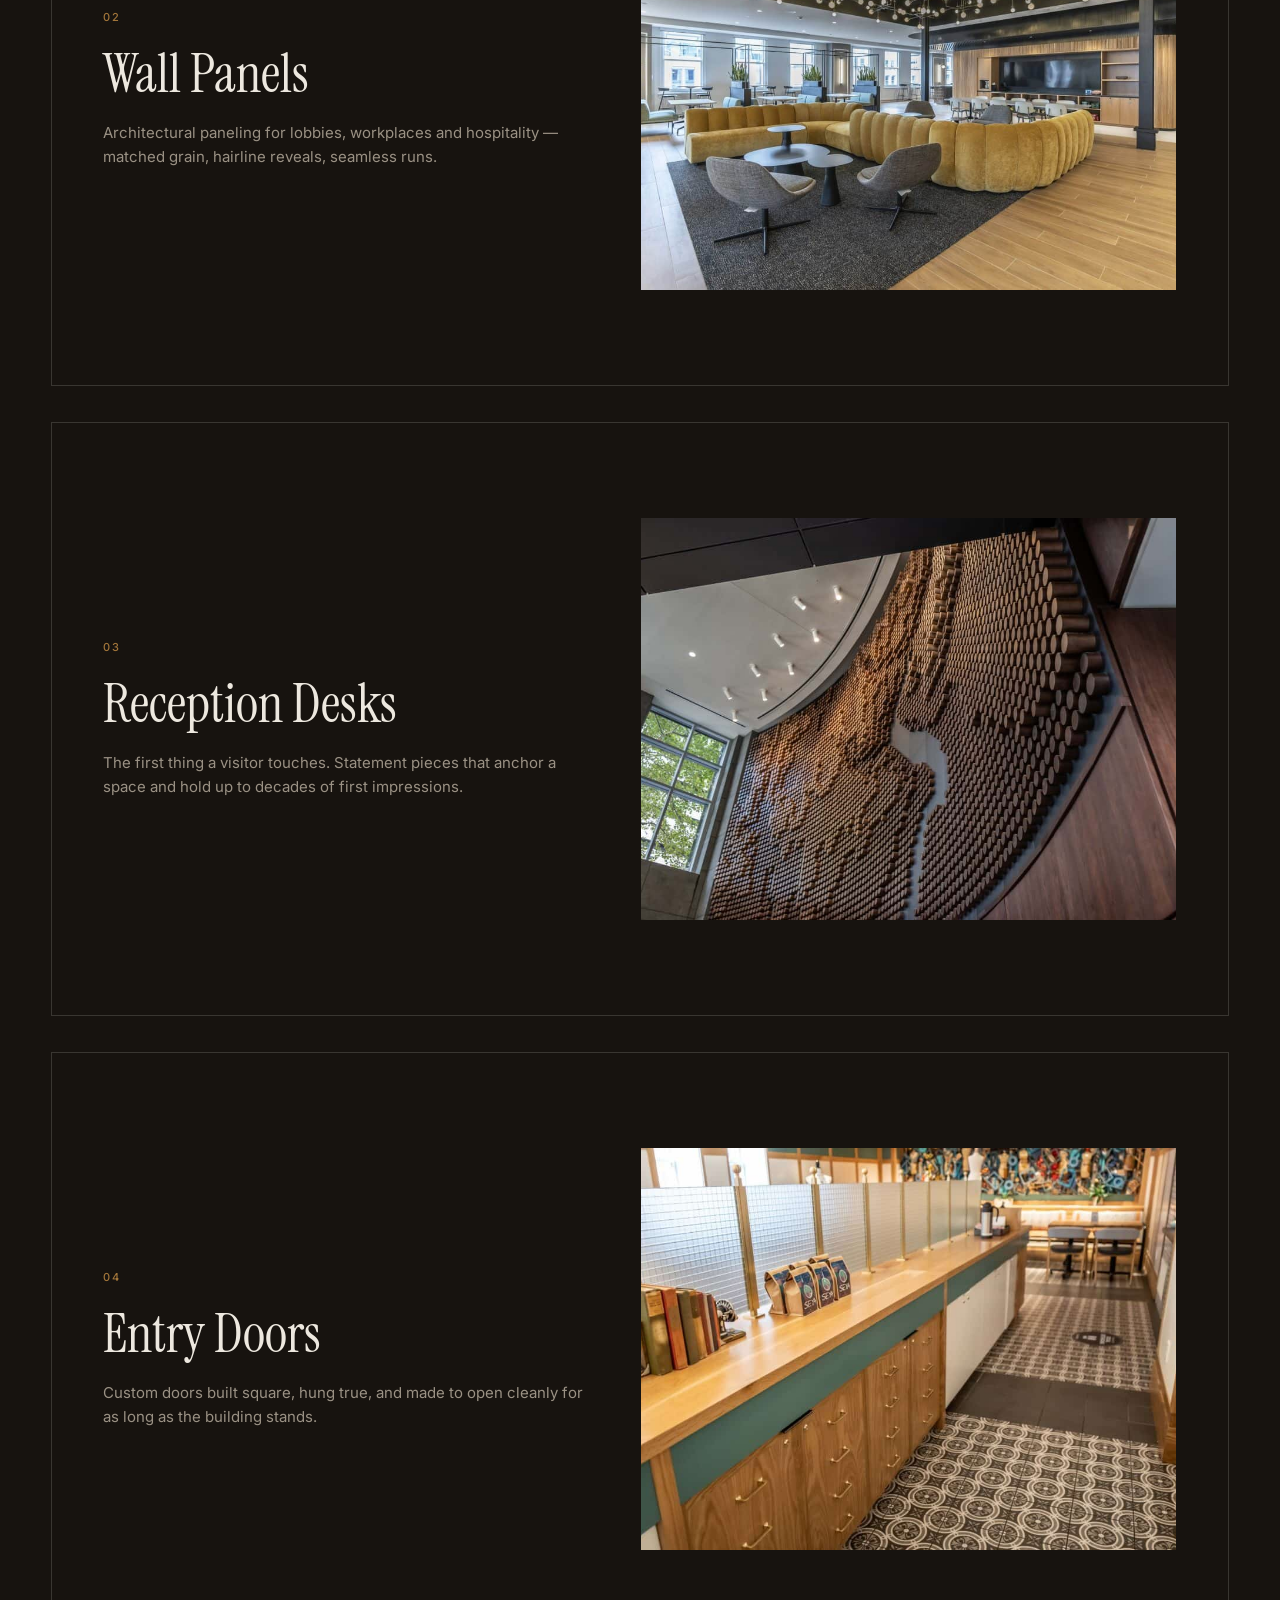
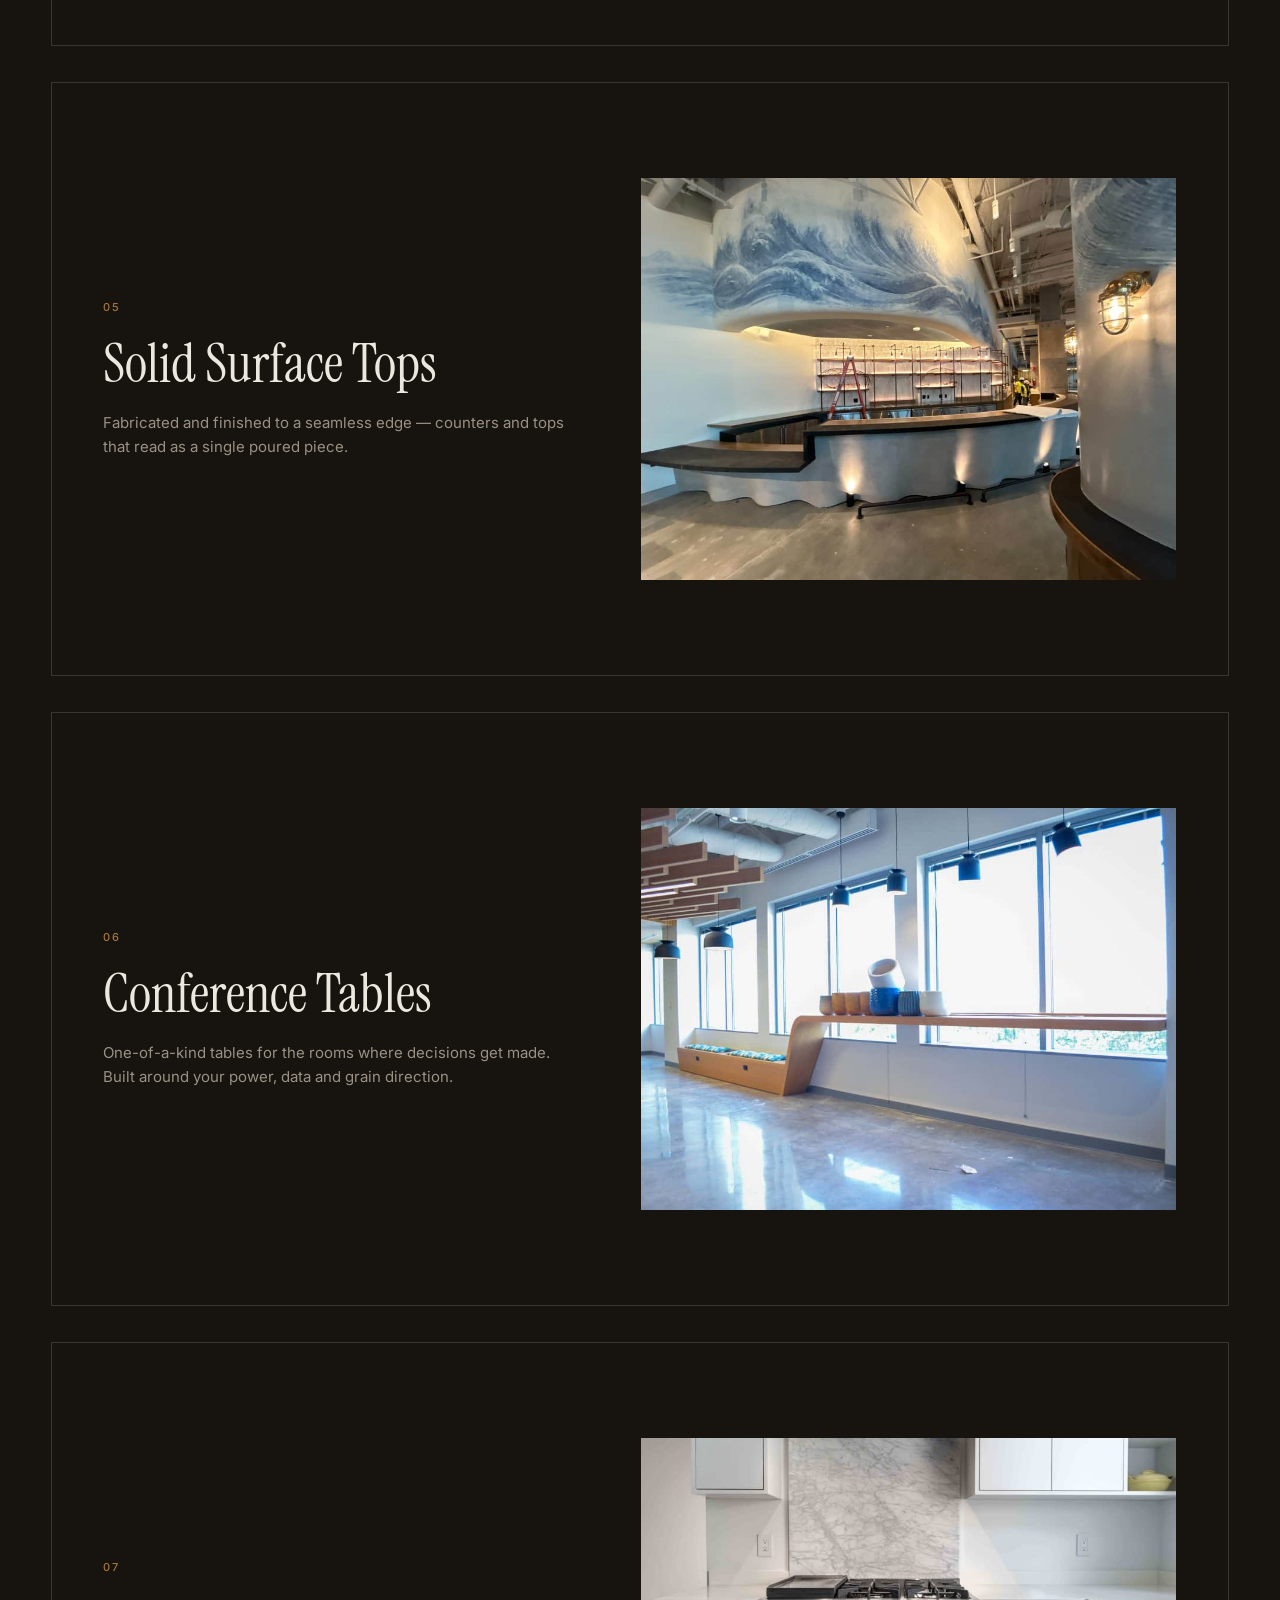
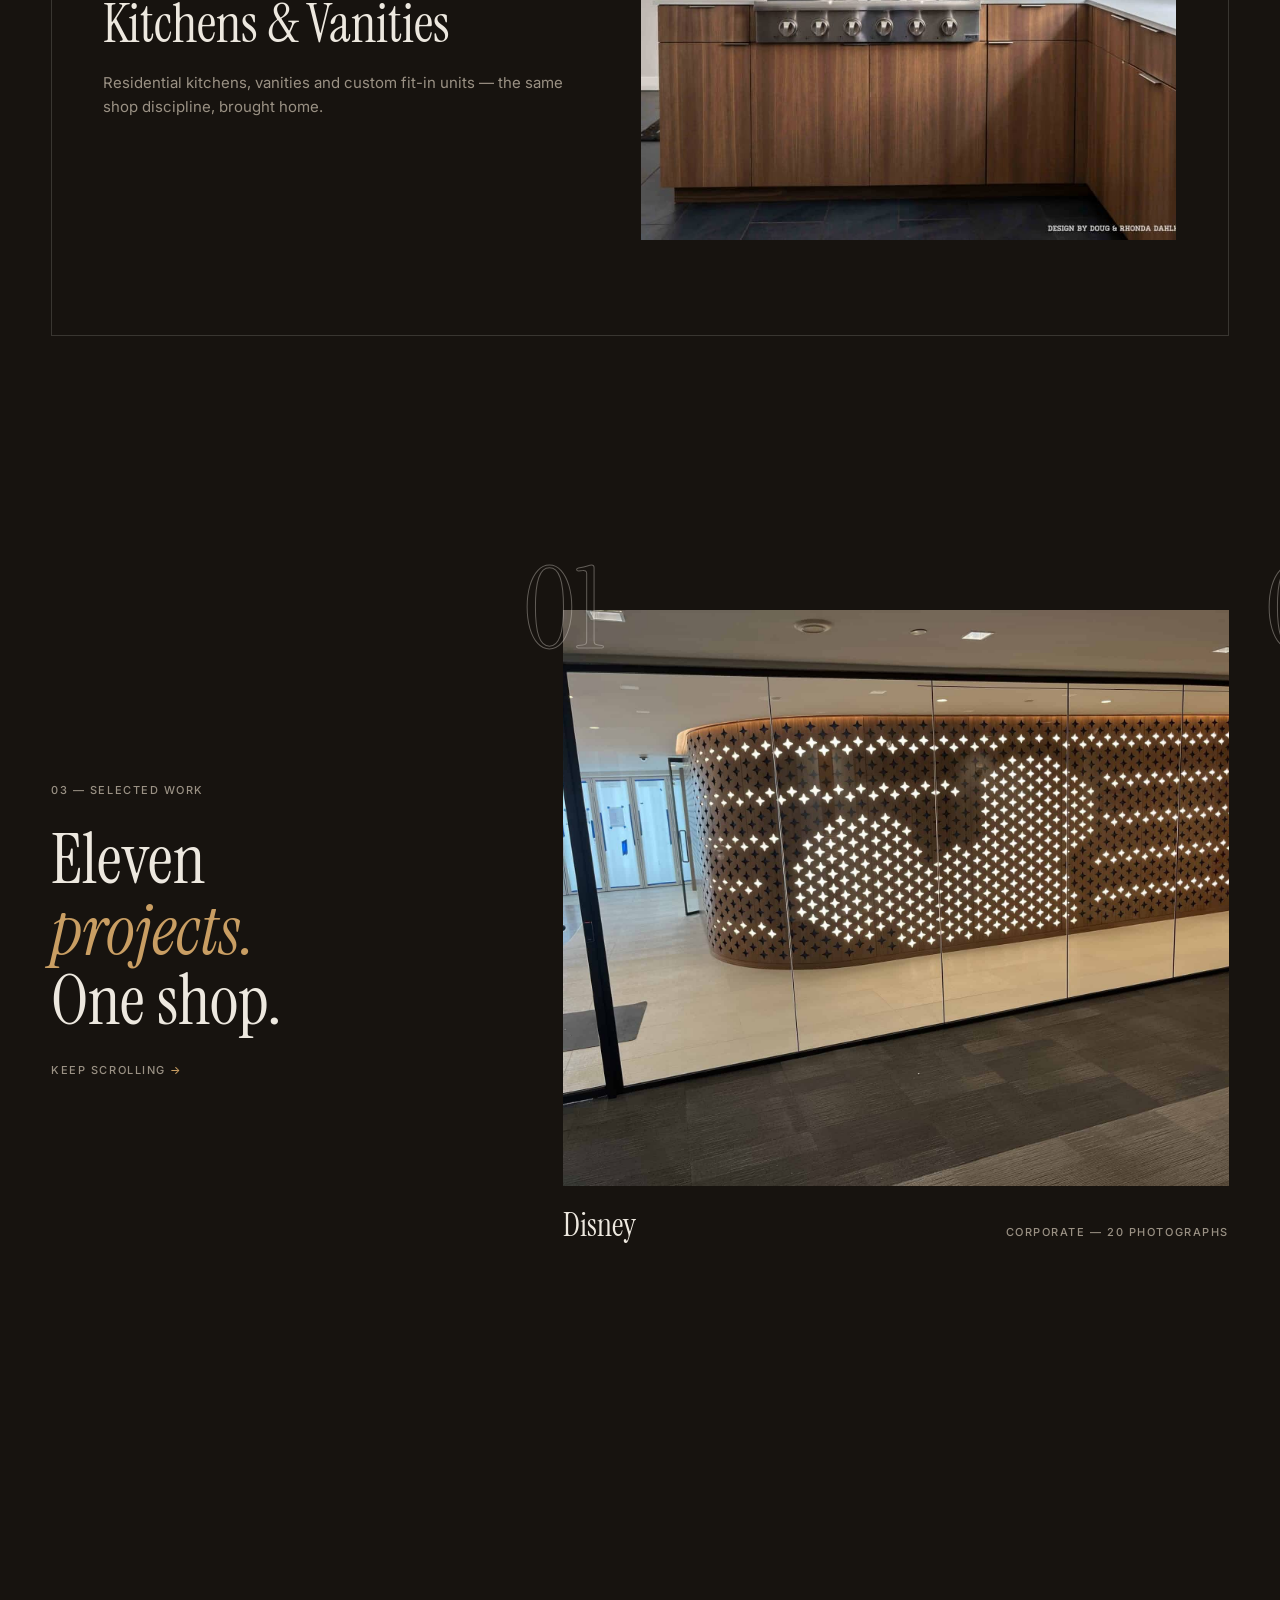
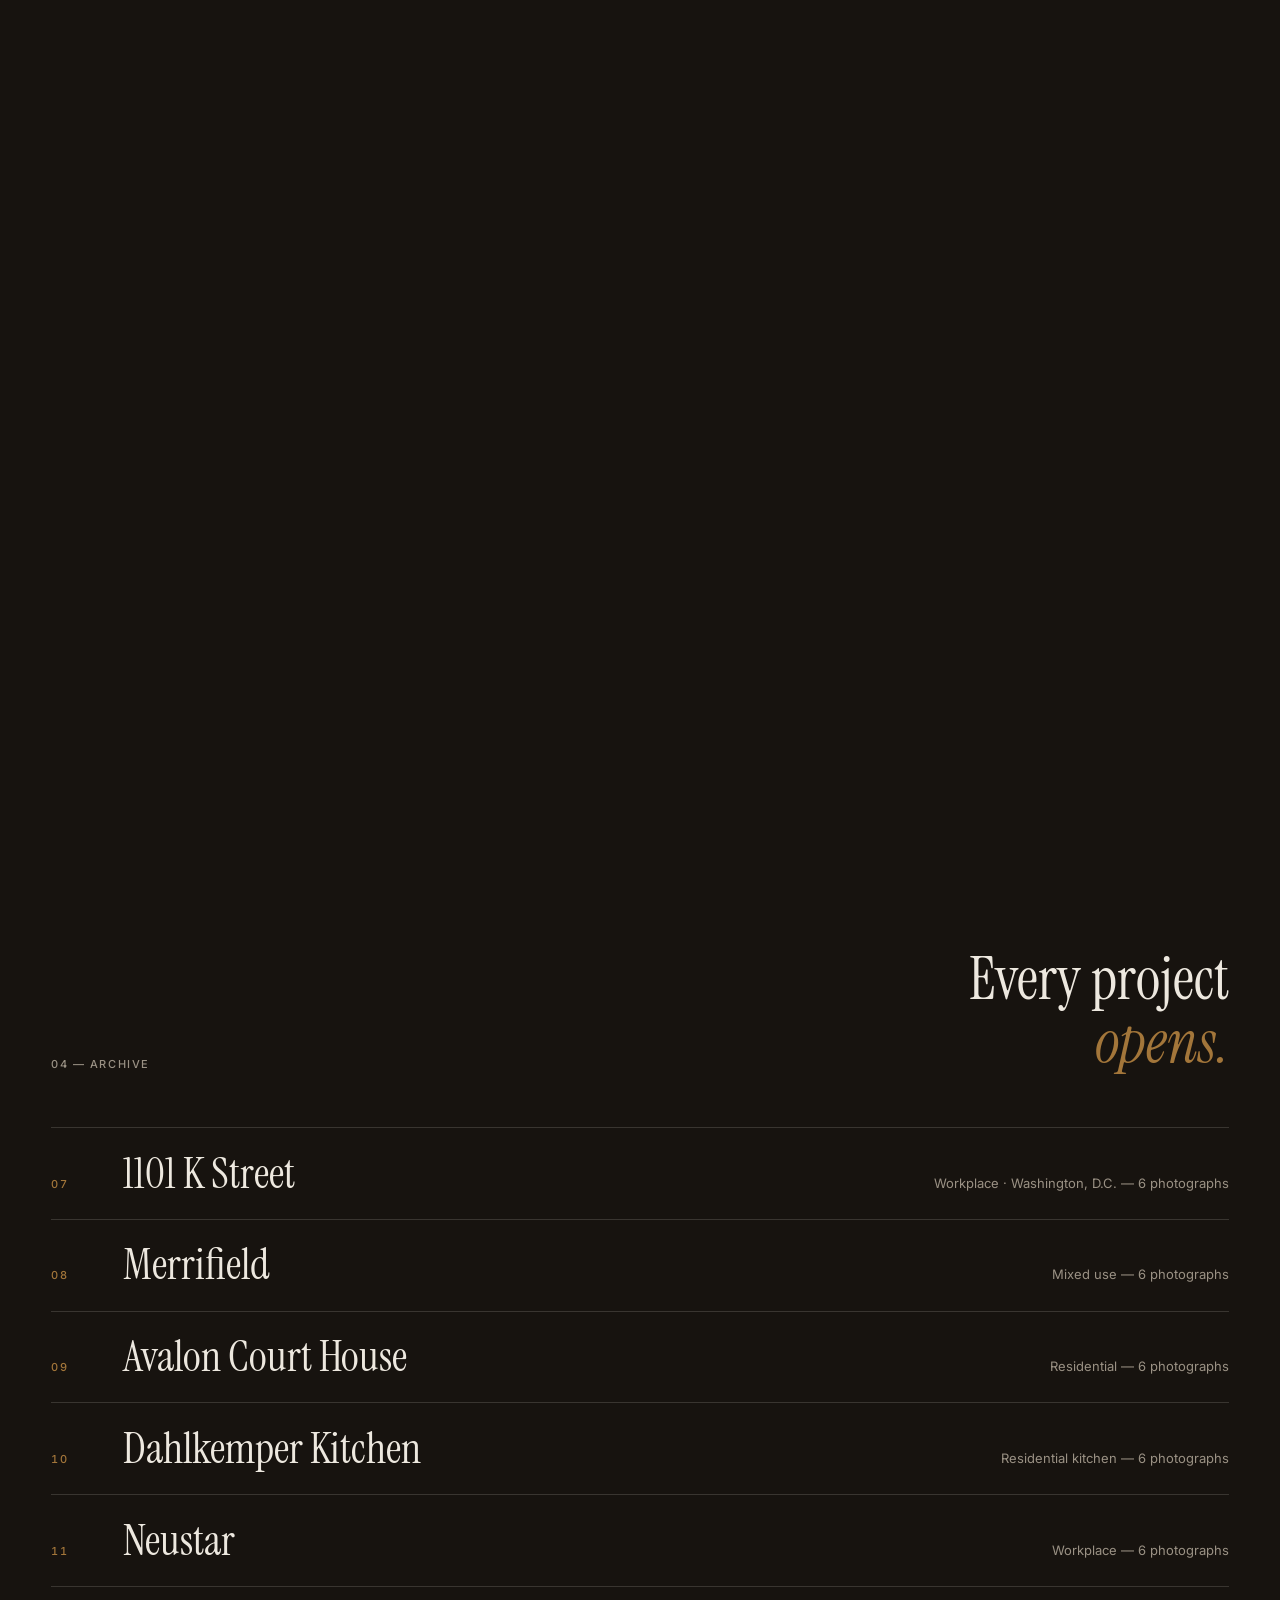
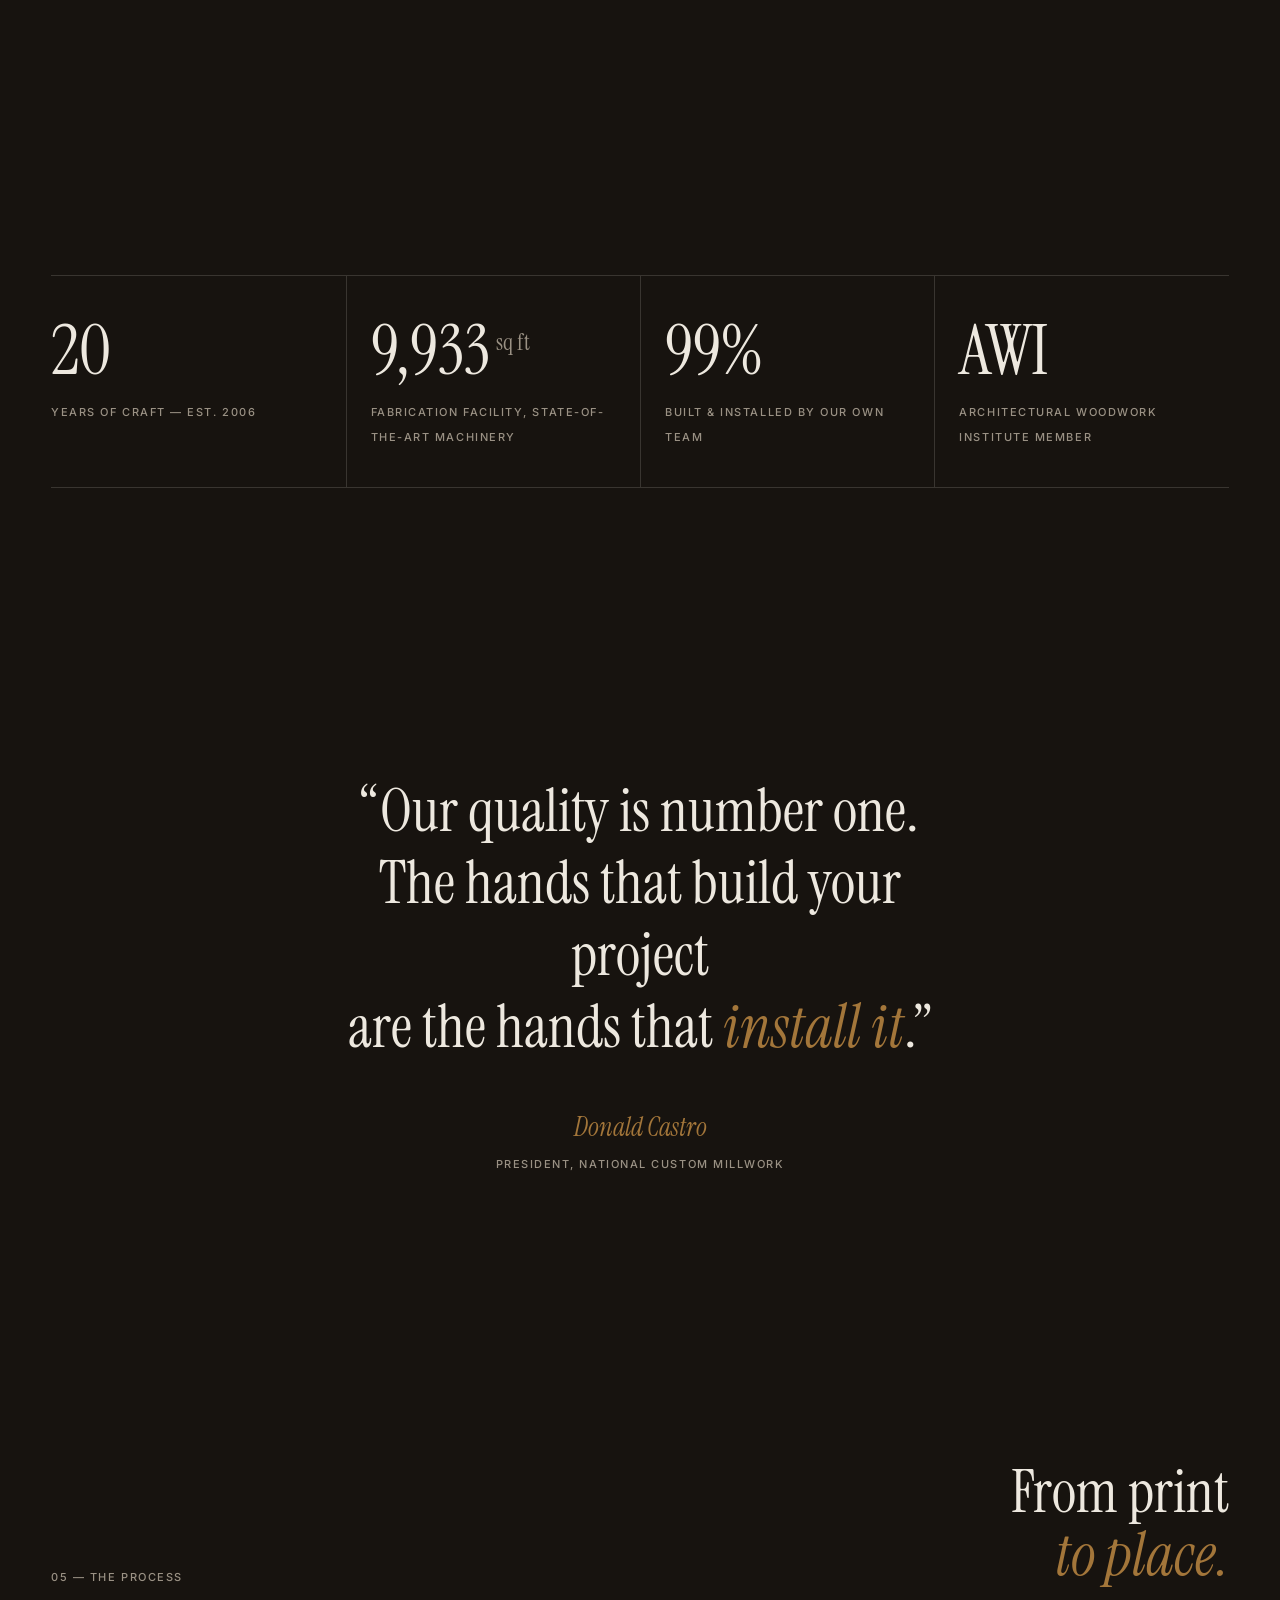
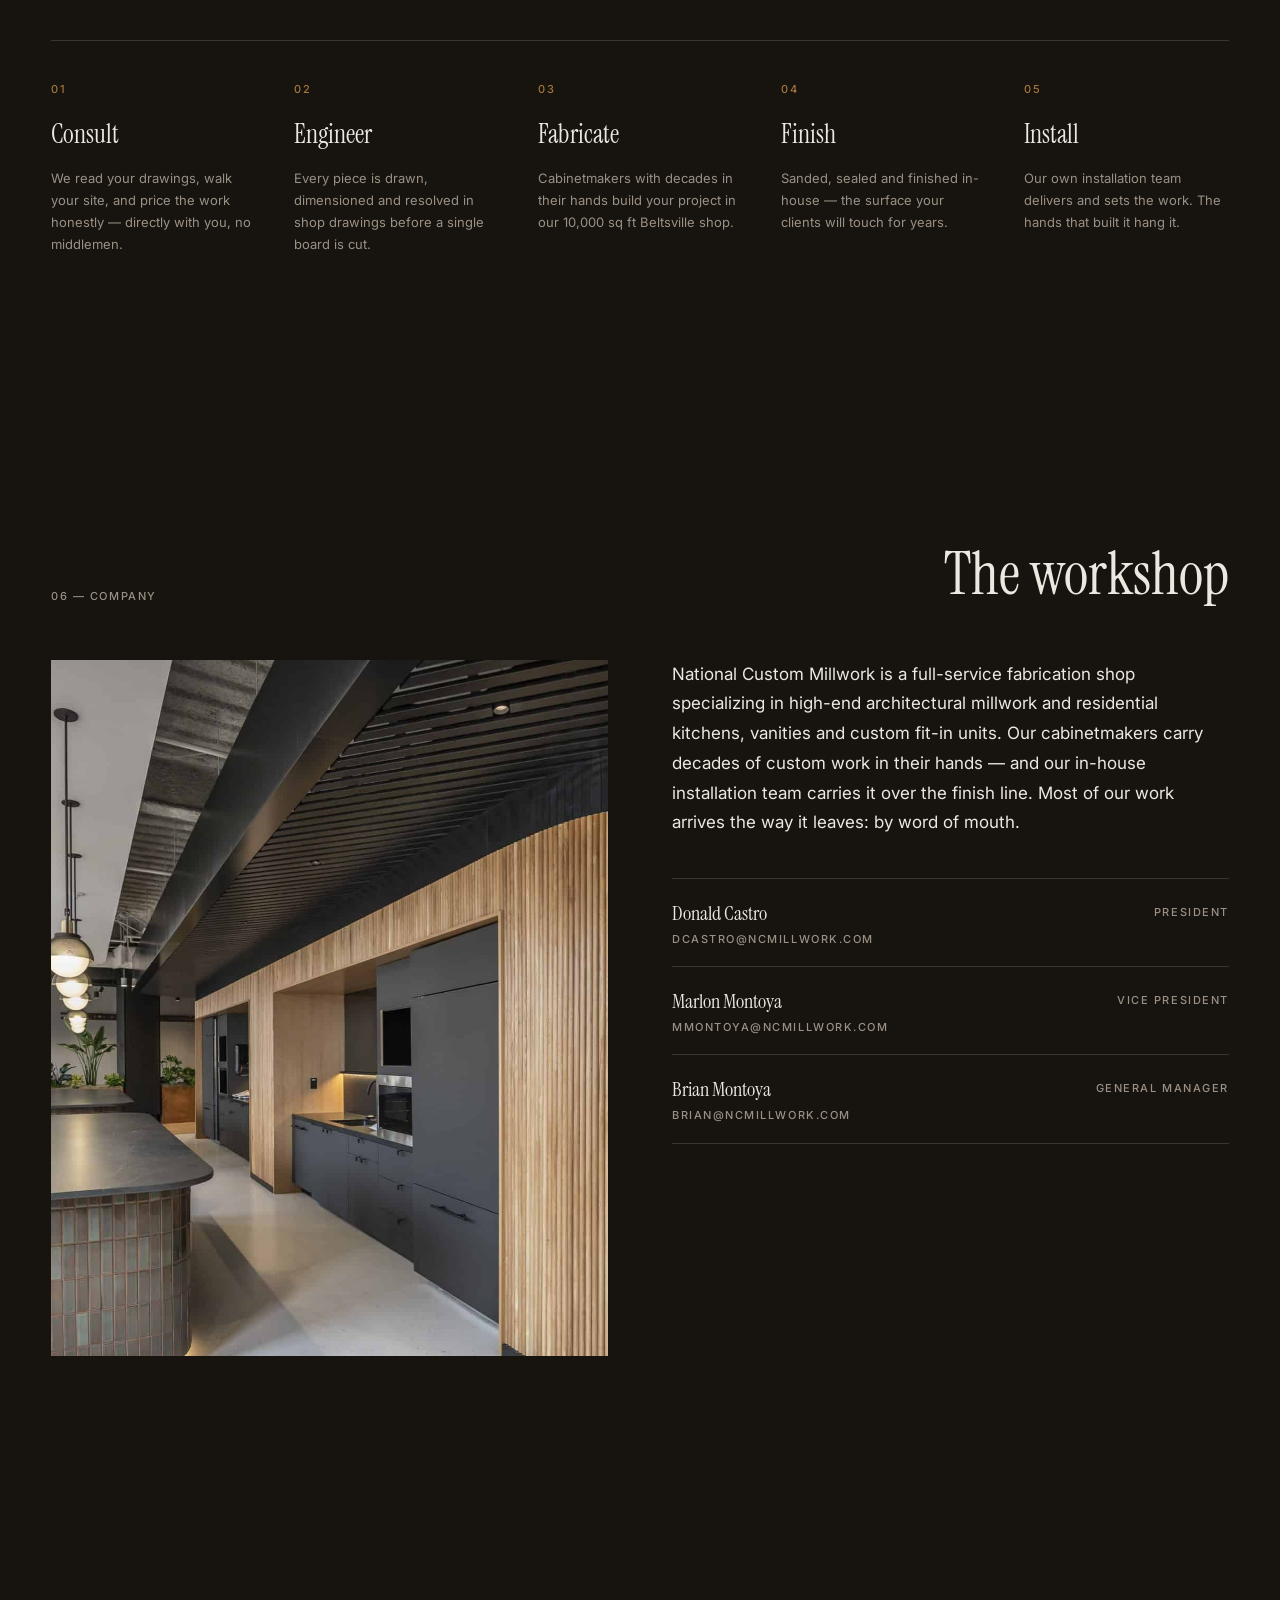
==== commit 6f98f25e: "Remove Procore, which is not a real project Procore was listed as a standalone client project with 1" ====
--- a/index.html
+++ b/index.html
@@ -120,8 +120,8 @@
     <!-- clients marquee -->
     <div class="marquee" data-theme="paper" aria-label="Clients">
       <div class="marquee__track">
-        <span>Disney <i>◆</i> Airbus <i>◆</i> Neustar <i>◆</i> Procore <i>◆</i> Morning Consult <i>◆</i> Joola <i>◆</i> Hotel Revival <i>◆</i> Fish Shop DC <i>◆</i>&nbsp;</span>
-        <span>Disney <i>◆</i> Airbus <i>◆</i> Neustar <i>◆</i> Procore <i>◆</i> Morning Consult <i>◆</i> Joola <i>◆</i> Hotel Revival <i>◆</i> Fish Shop DC <i>◆</i>&nbsp;</span>
+        <span>Disney <i>◆</i> Airbus <i>◆</i> Neustar <i>◆</i> Morning Consult <i>◆</i> Joola <i>◆</i> Hotel Revival <i>◆</i> Fish Shop DC <i>◆</i>&nbsp;</span>
+        <span>Disney <i>◆</i> Airbus <i>◆</i> Neustar <i>◆</i> Morning Consult <i>◆</i> Joola <i>◆</i> Hotel Revival <i>◆</i> Fish Shop DC <i>◆</i>&nbsp;</span>
       </div>
     </div>
 
@@ -198,7 +198,7 @@
         <div class="htrack">
           <div class="hpanel hpanel--intro">
             <span class="micro">03 — Selected Work</span>
-            <h2 class="hpanel__title">Twelve<br /><em>projects.</em><br />One shop.</h2>
+            <h2 class="hpanel__title">Eleven<br /><em>projects.</em><br />One shop.</h2>
             <span class="micro hpanel__hint">Keep scrolling <i>→</i></span>
           </div>
 
@@ -239,7 +239,7 @@
           </figure>
 
           <div class="hpanel hpanel--end">
-            <h2 class="hpanel__title">Six more<br />in the <em>archive.</em></h2>
+            <h2 class="hpanel__title">Five more<br />in the <em>archive.</em></h2>
             <span class="micro hpanel__hint">Keep scrolling <i>↓</i></span>
           </div>
         </div>
@@ -253,23 +253,20 @@
         <h2 class="section__title">Every project<br /><em>opens.</em></h2>
       </div>
       <ul class="rows">
-        <li class="row reveal" data-project="procore" data-preview="assets/projects/procore/01.jpg" data-cursor="Open" tabindex="0">
-          <span class="row__num">07</span><span class="row__name">Procore</span><span class="row__desc">Workplace — 10 photographs</span>
-        </li>
         <li class="row reveal" data-project="kstreet" data-preview="assets/projects/kstreet/01.jpg" data-cursor="Open" tabindex="0">
-          <span class="row__num">08</span><span class="row__name">1101 K Street</span><span class="row__desc">Workplace · Washington, D.C. — 6 photographs</span>
+          <span class="row__num">07</span><span class="row__name">1101 K Street</span><span class="row__desc">Workplace · Washington, D.C. — 6 photographs</span>
         </li>
         <li class="row reveal" data-project="merrifield" data-preview="assets/projects/merrifield/01.jpg" data-cursor="Open" tabindex="0">
-          <span class="row__num">09</span><span class="row__name">Merrifield</span><span class="row__desc">Mixed use — 6 photographs</span>
+          <span class="row__num">08</span><span class="row__name">Merrifield</span><span class="row__desc">Mixed use — 6 photographs</span>
         </li>
         <li class="row reveal" data-project="avalon" data-preview="assets/projects/avalon/01.jpg" data-cursor="Open" tabindex="0">
-          <span class="row__num">10</span><span class="row__name">Avalon Court House</span><span class="row__desc">Residential — 6 photographs</span>
+          <span class="row__num">09</span><span class="row__name">Avalon Court House</span><span class="row__desc">Residential — 6 photographs</span>
         </li>
         <li class="row reveal" data-project="dahlkemper" data-preview="assets/projects/dahlkemper/01.jpg" data-cursor="Open" tabindex="0">
-          <span class="row__num">11</span><span class="row__name">Dahlkemper Kitchen</span><span class="row__desc">Residential kitchen — 6 photographs</span>
+          <span class="row__num">10</span><span class="row__name">Dahlkemper Kitchen</span><span class="row__desc">Residential kitchen — 6 photographs</span>
         </li>
         <li class="row reveal" data-project="neustar" data-preview="assets/projects/neustar/01.jpg" data-cursor="Open" tabindex="0">
-          <span class="row__num">12</span><span class="row__name">Neustar</span><span class="row__desc">Workplace — 6 photographs</span>
+          <span class="row__num">11</span><span class="row__name">Neustar</span><span class="row__desc">Workplace — 6 photographs</span>
         </li>
       </ul>
     </section>
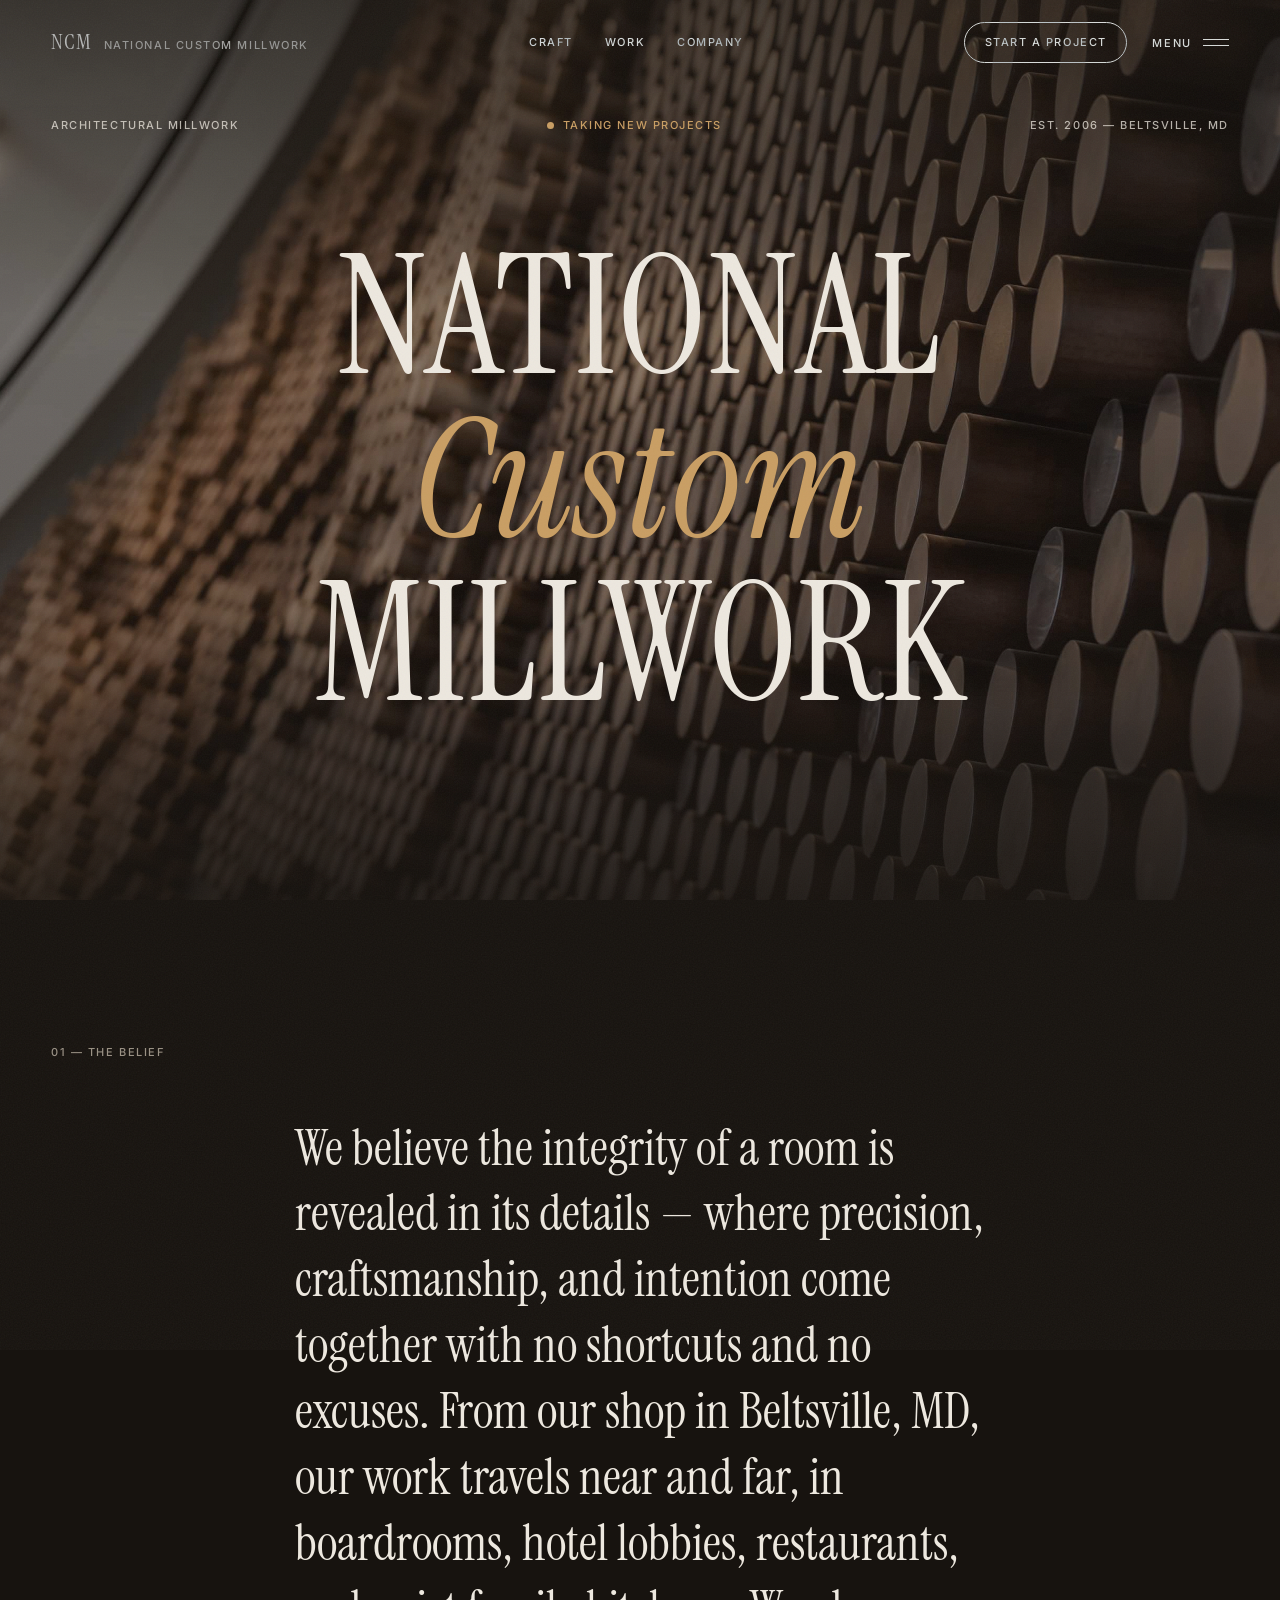
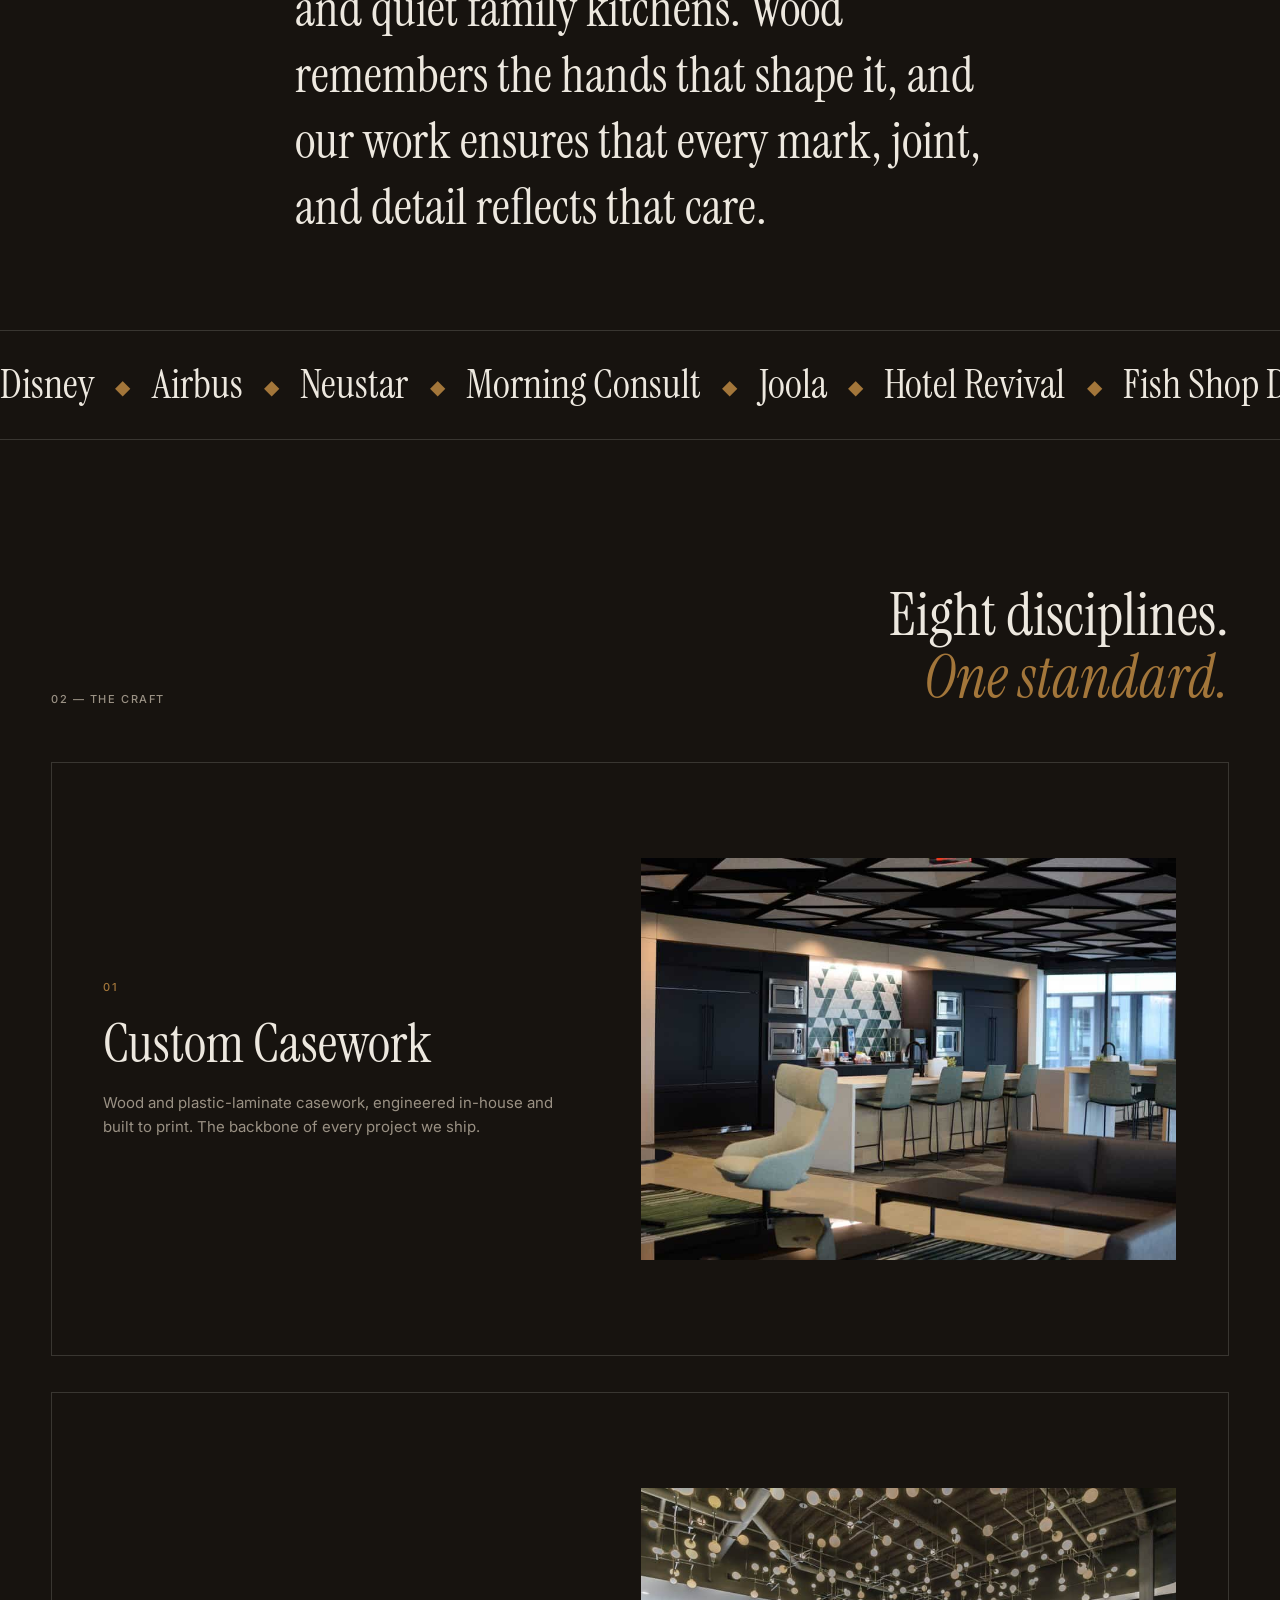
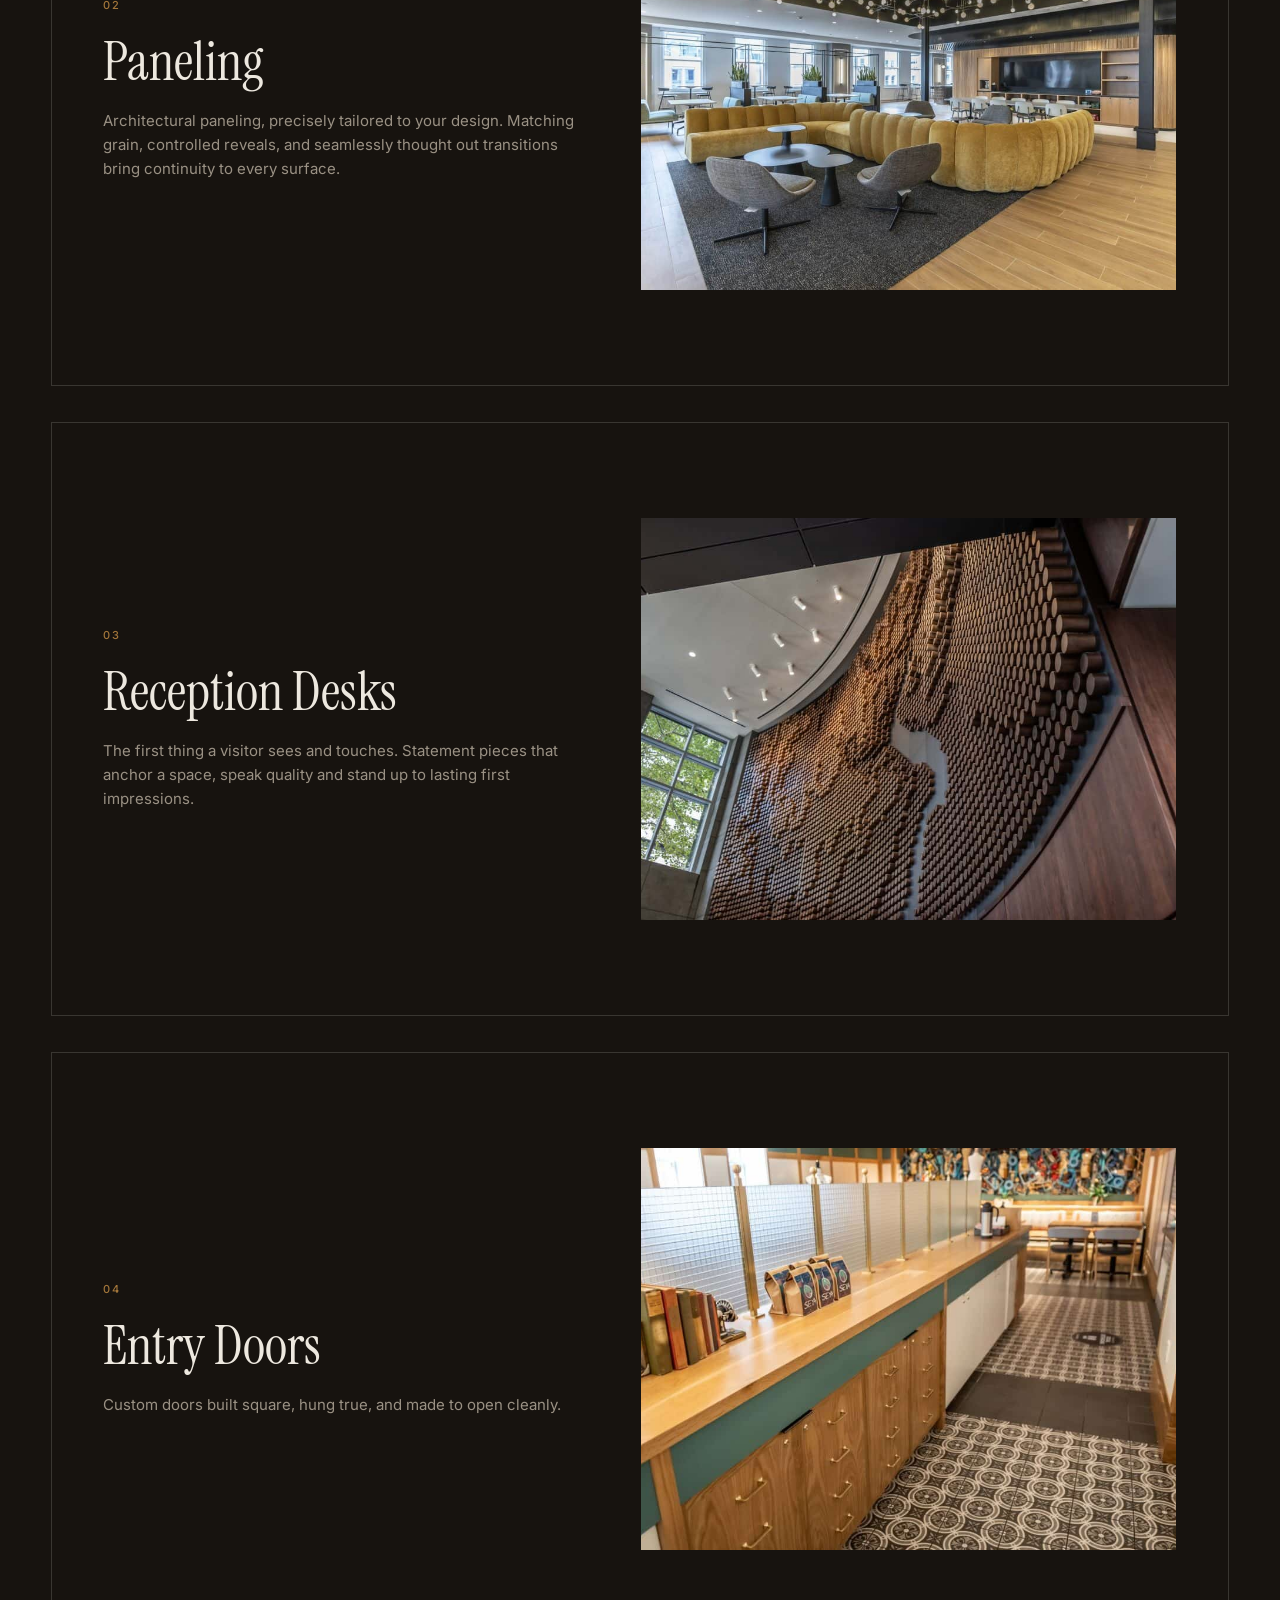
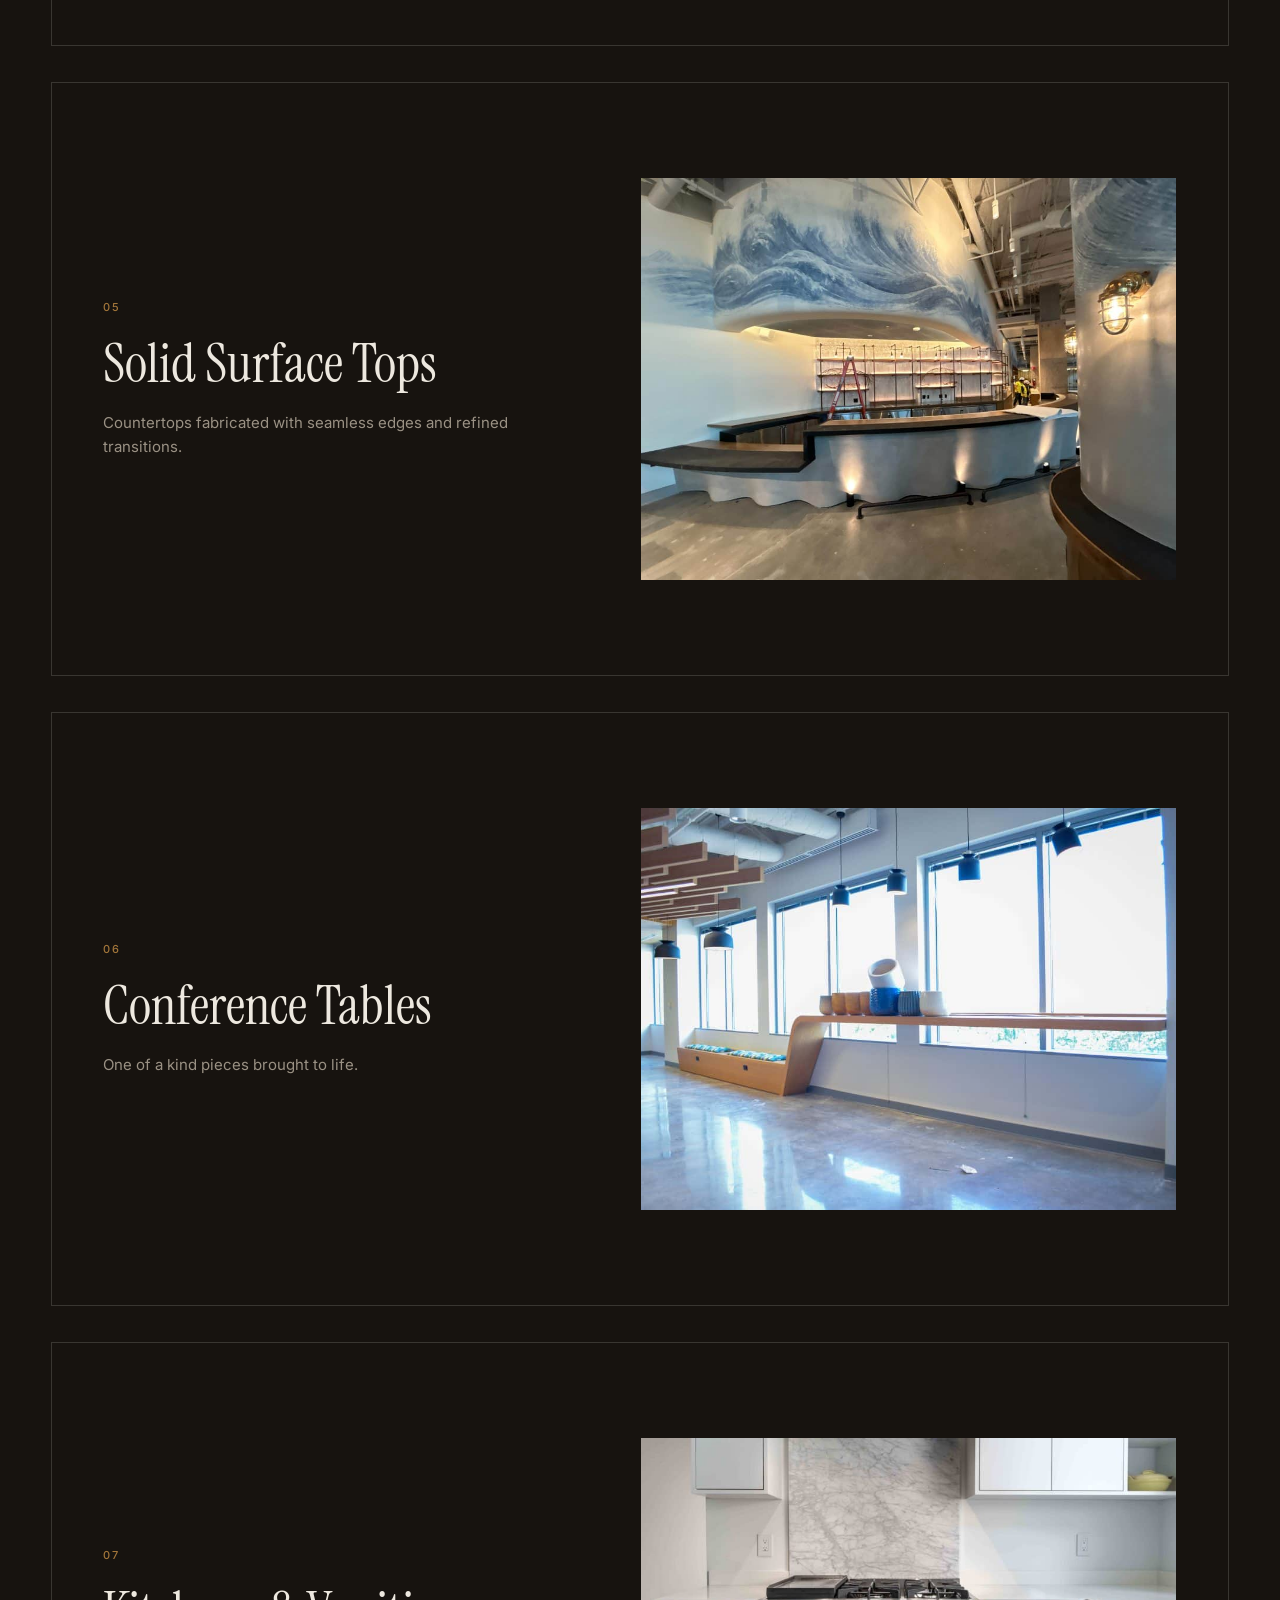
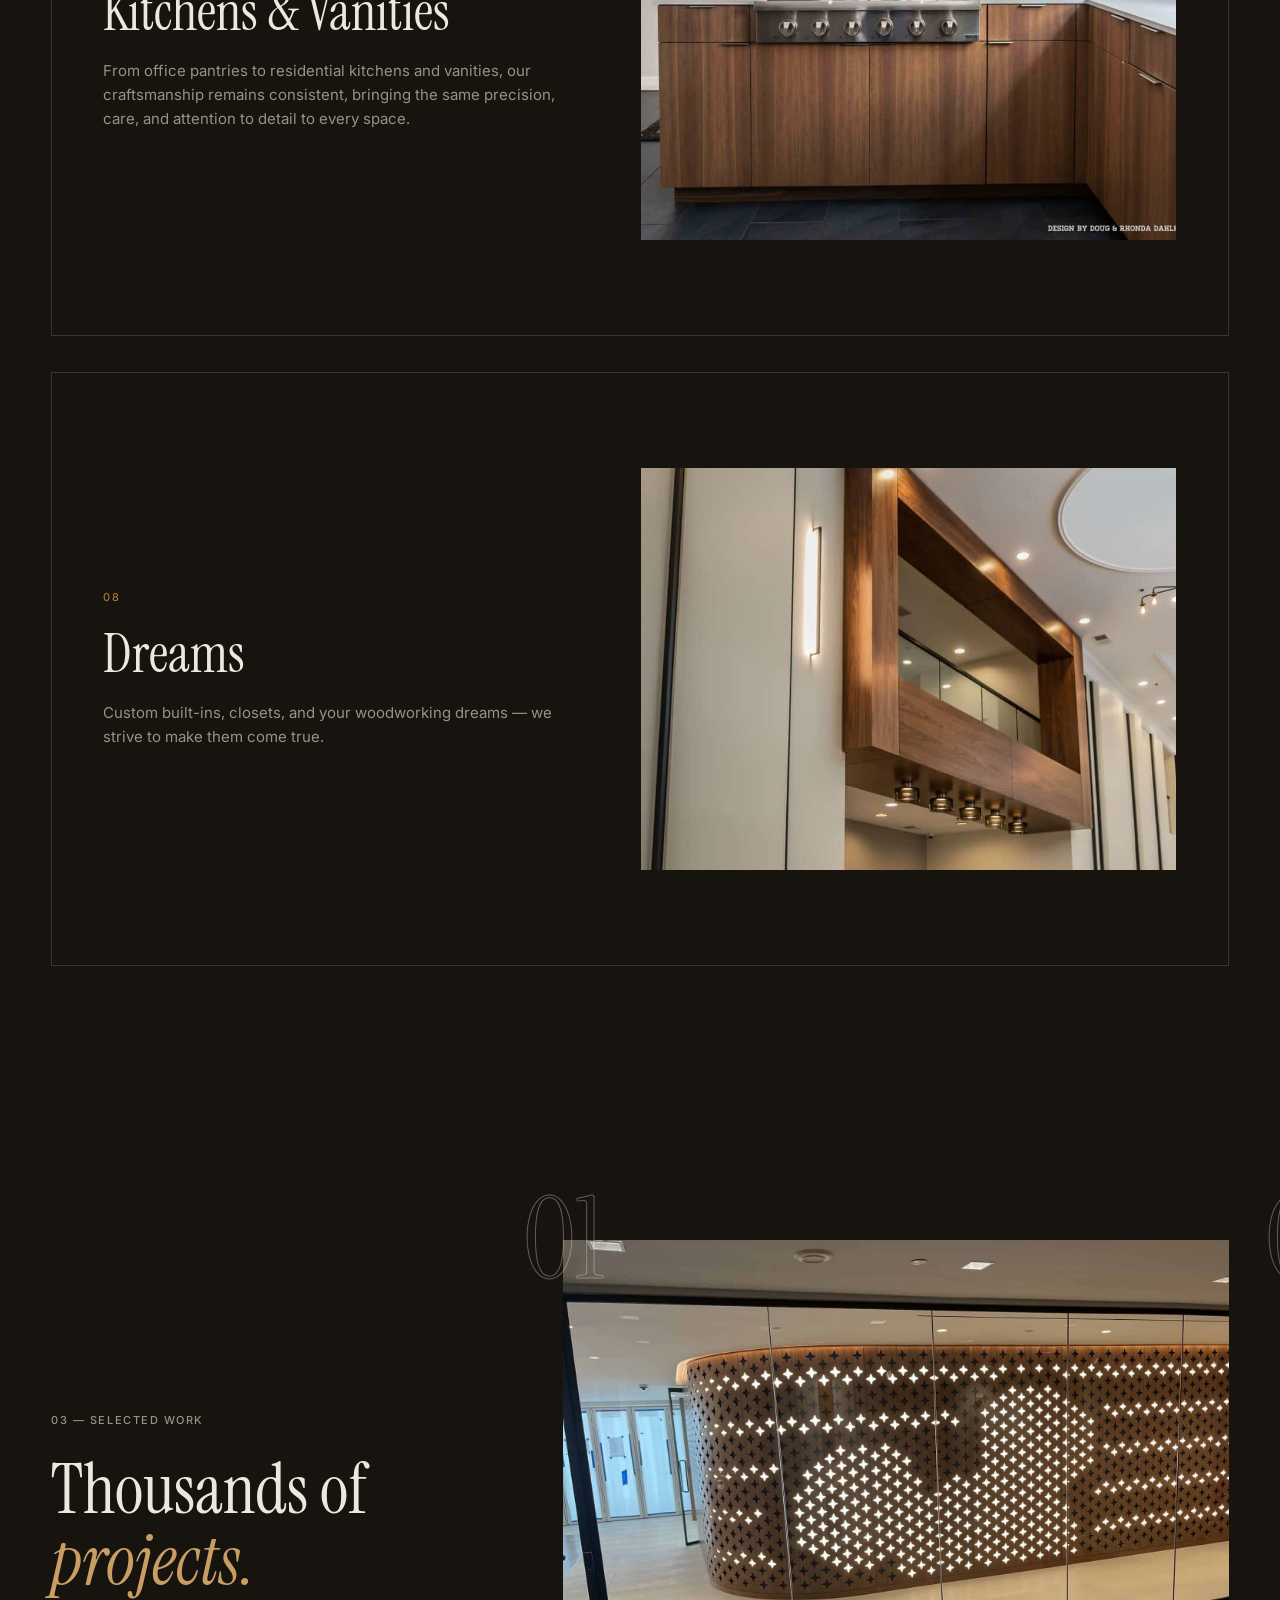
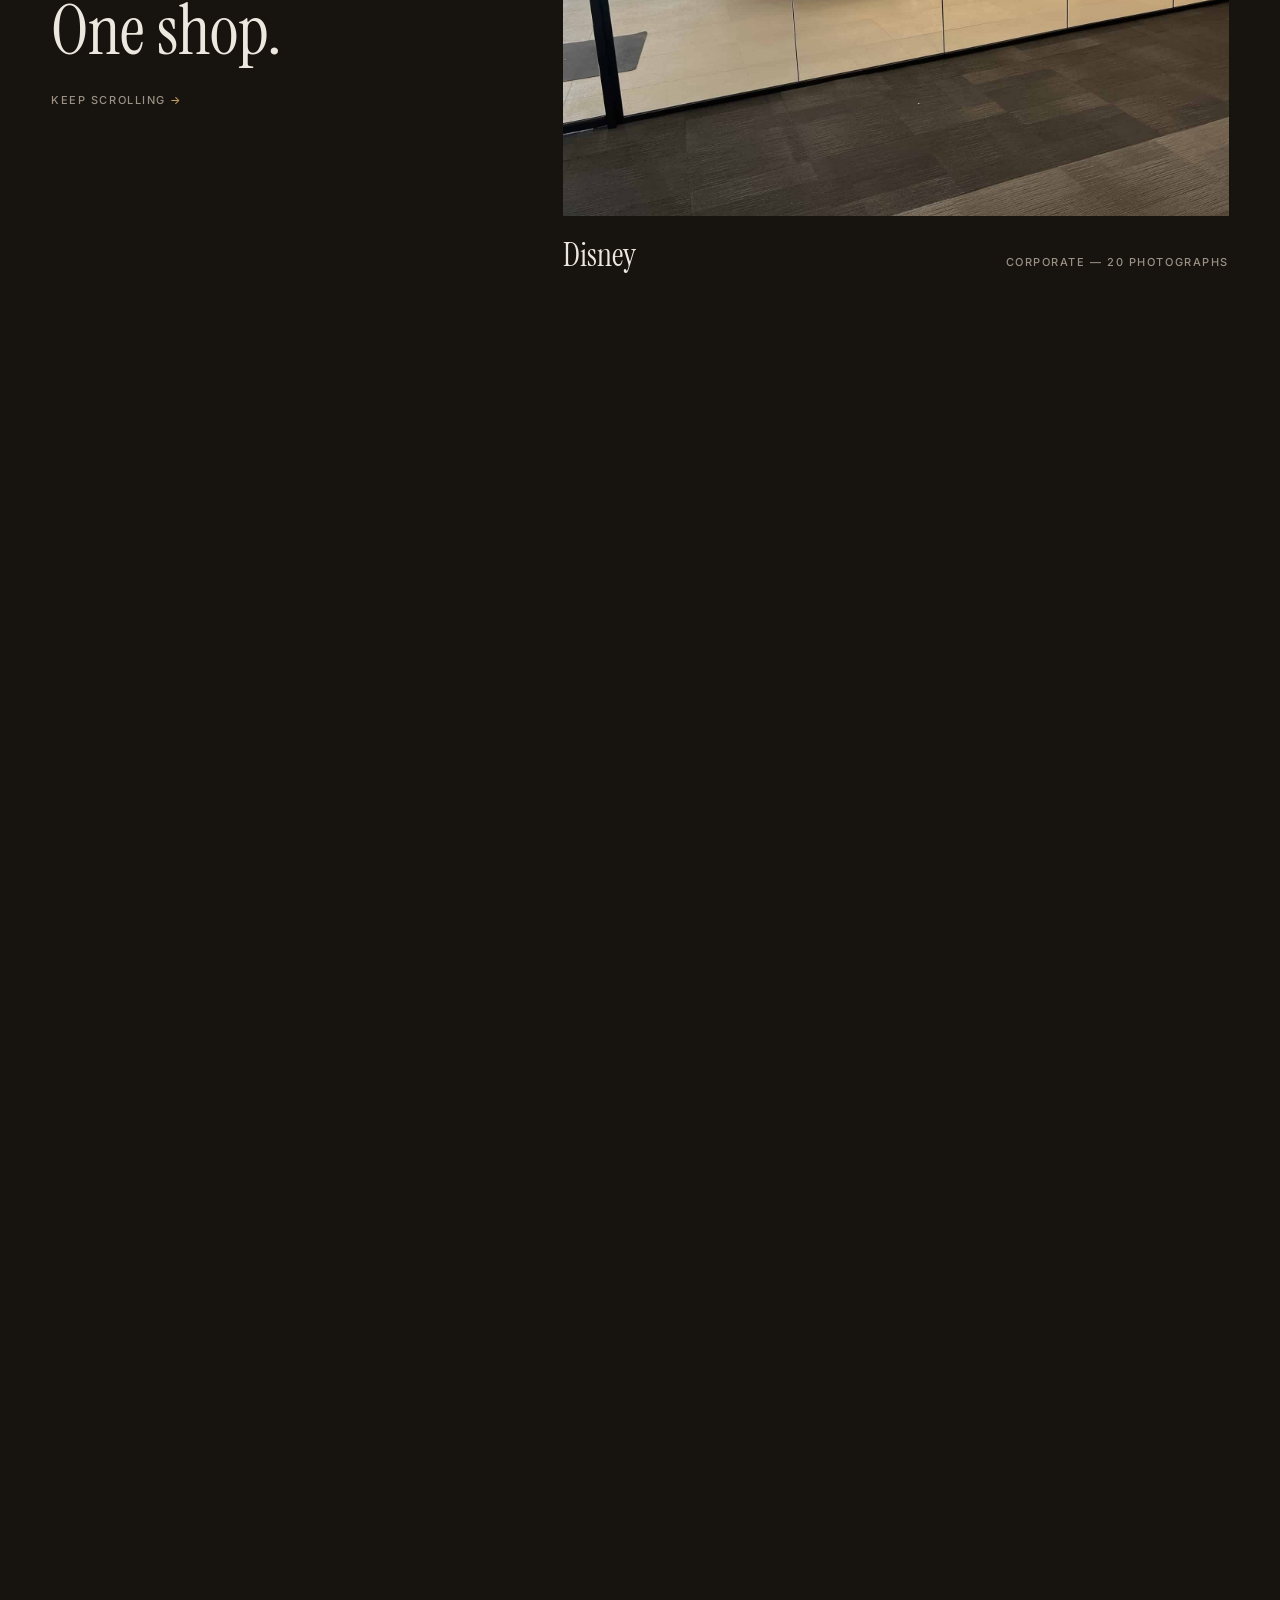
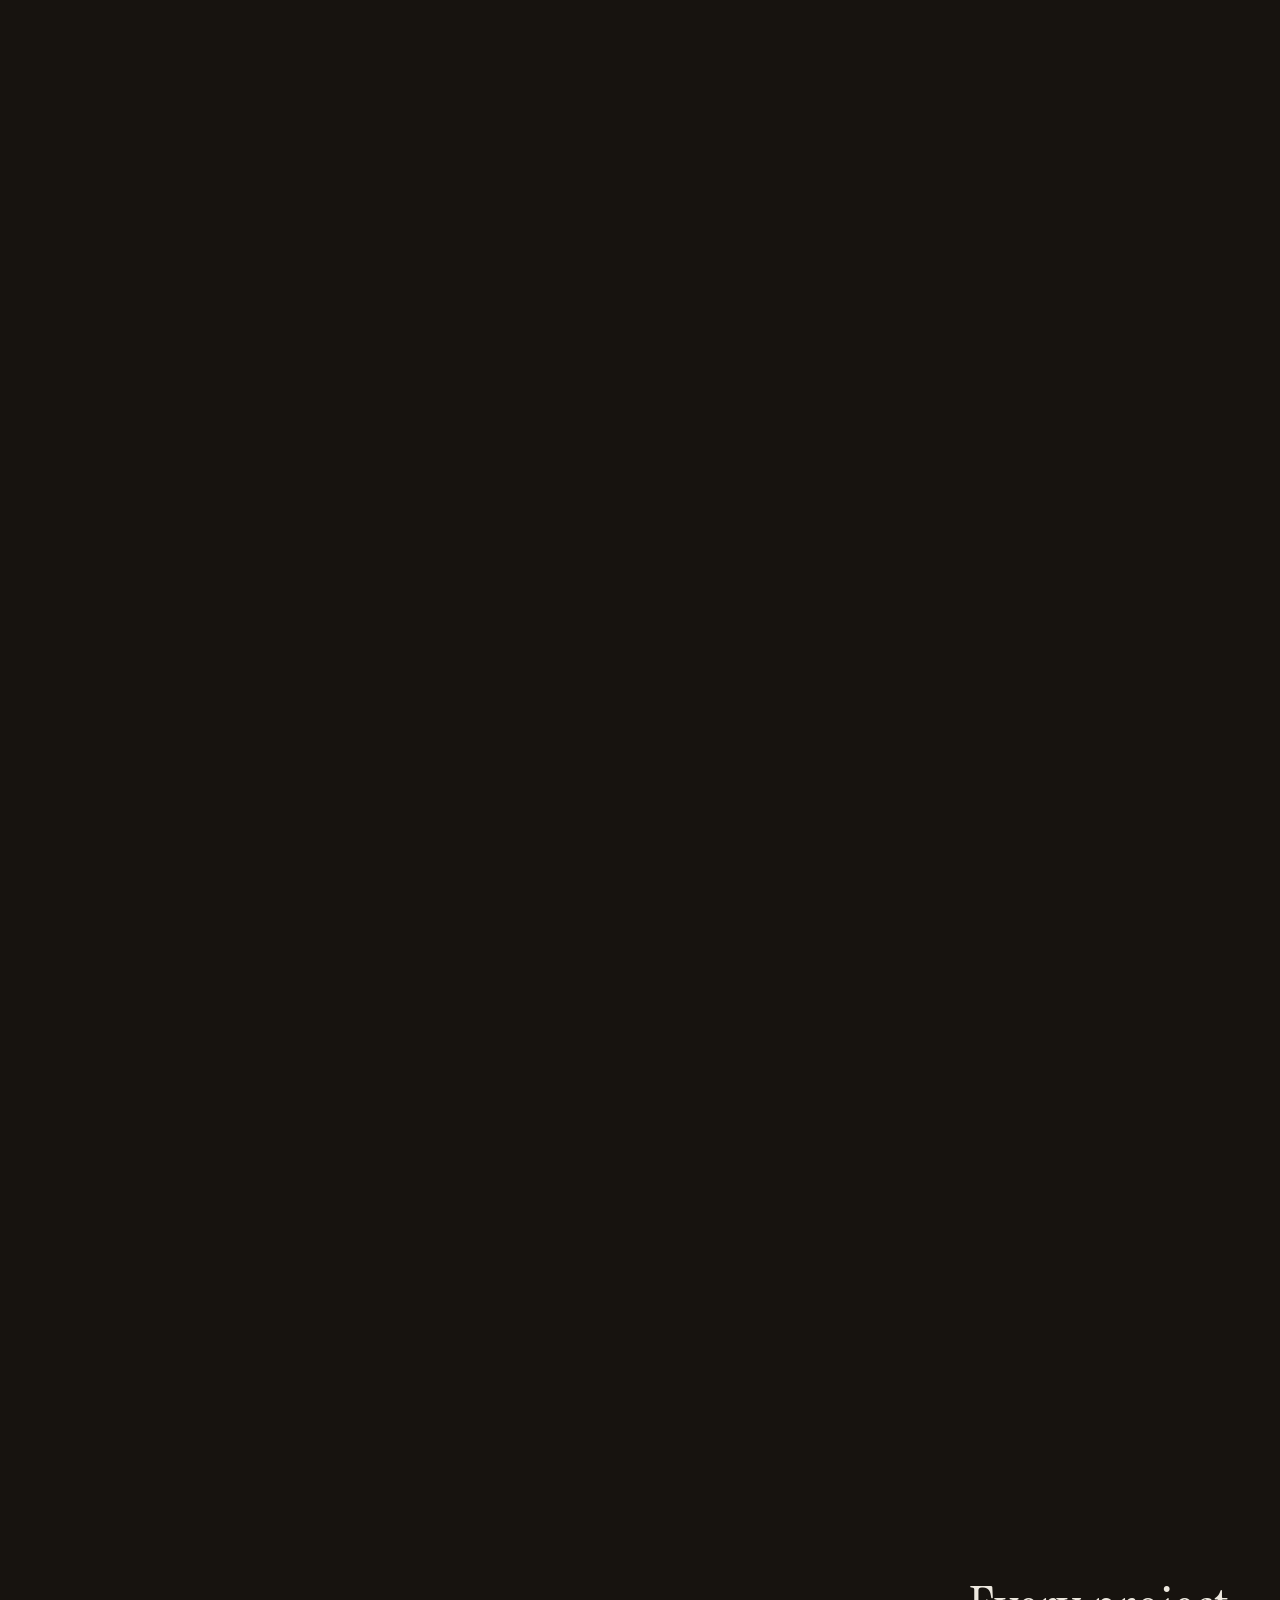
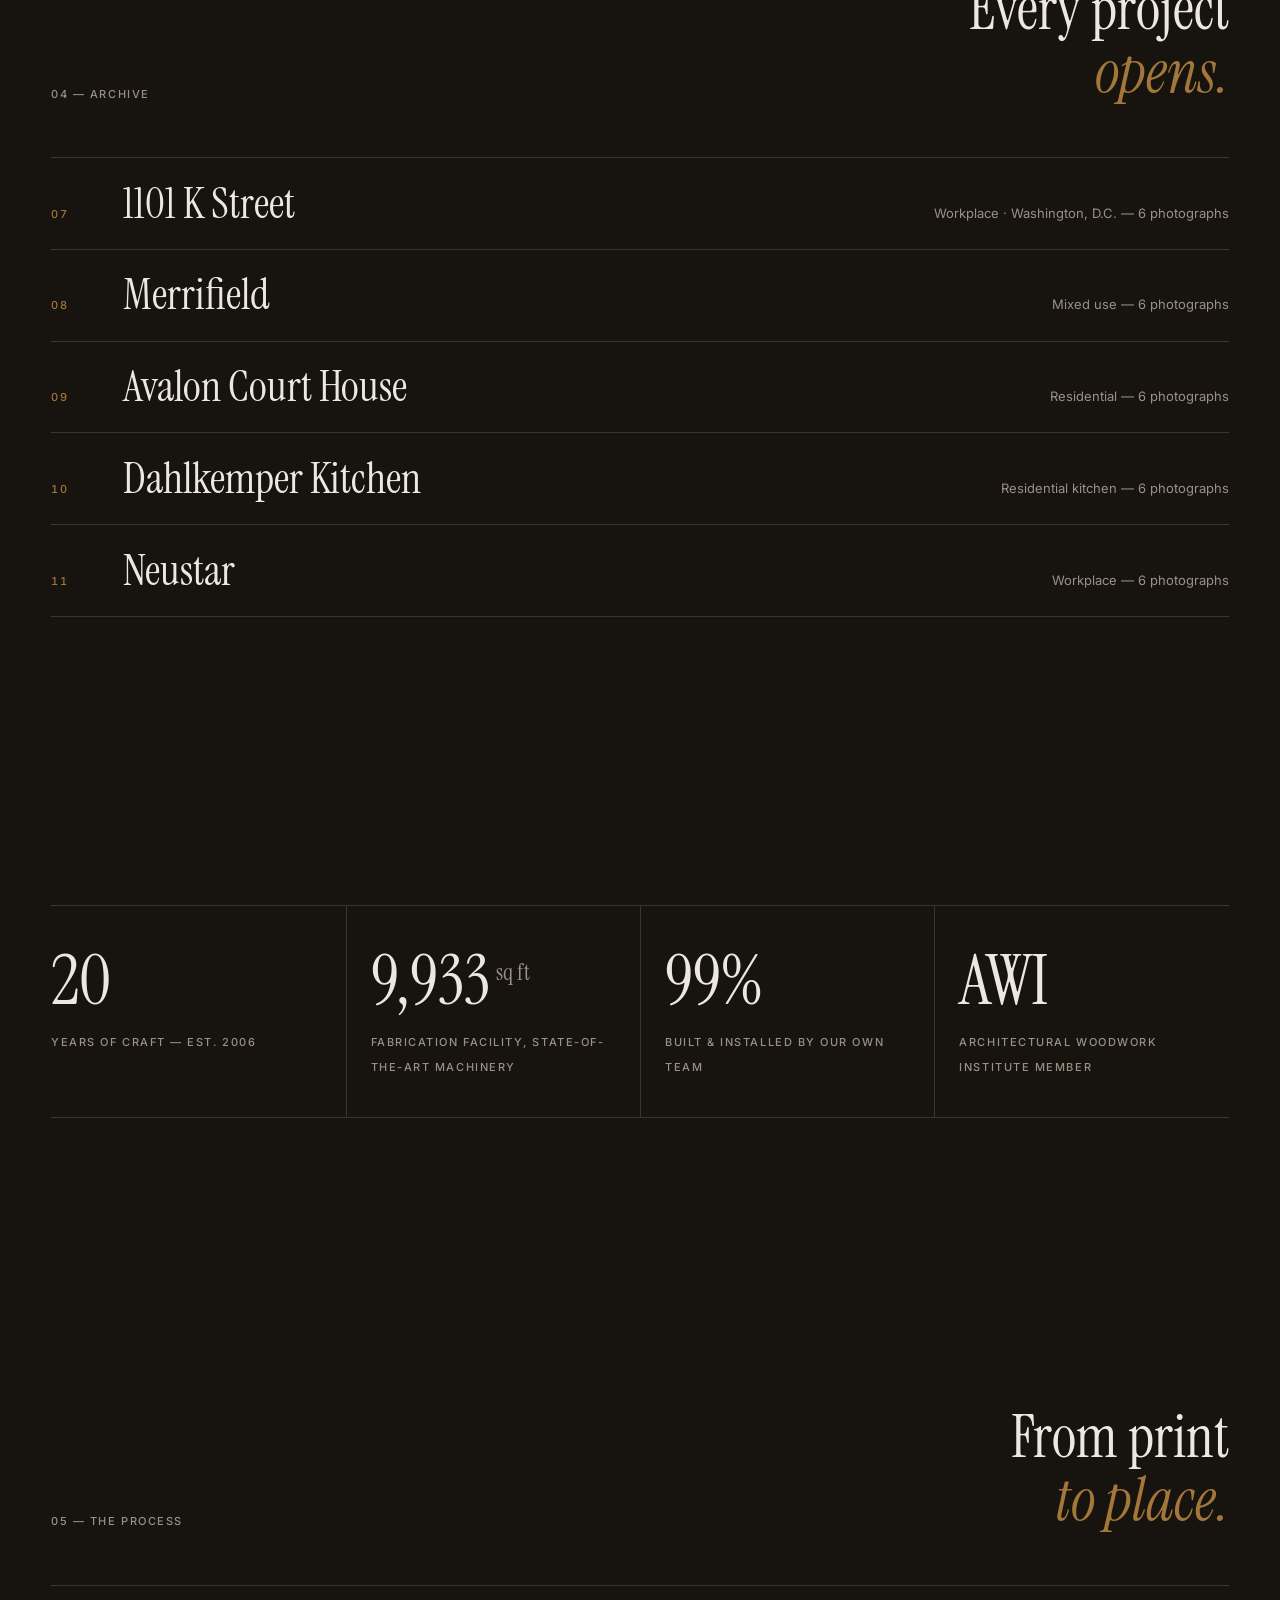
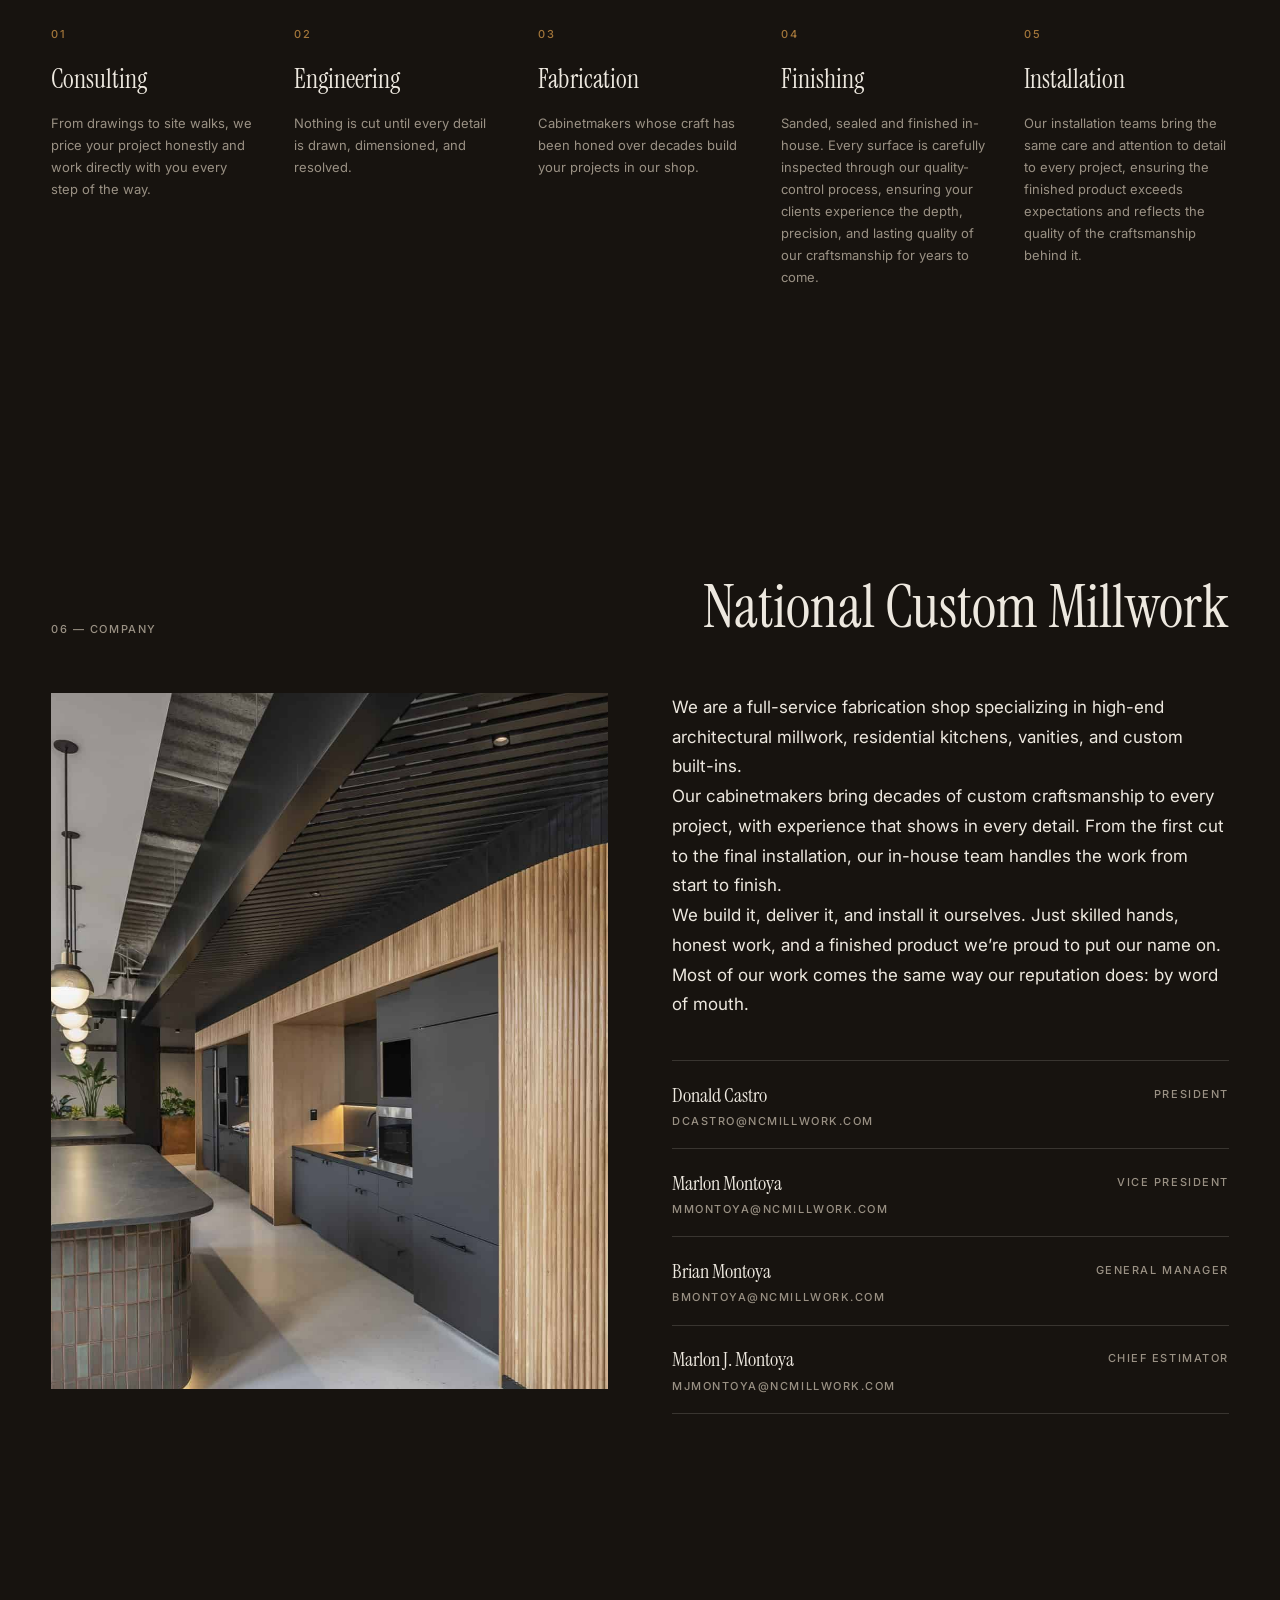
==== commit 0d7ffa39: "Apply owner copy revisions across the site The Belief, The Craft, Process and Company sections rewri" ====
--- a/index.html
+++ b/index.html
@@ -114,7 +114,7 @@
       <div class="section__head reveal">
         <span class="micro">01 — The Belief</span>
       </div>
-      <p class="scrub" data-scrub>We believe a room is only as honest as its joinery. For twenty years we have cut, sanded, finished and installed every piece that carries our name — no subcontractors, no shortcuts, no excuses. From a ten-thousand square foot shop in Beltsville, Maryland, our work travels into boardrooms, hotels, restaurants and quiet family kitchens. Wood remembers the hands that shape it. We make sure it remembers care.</p>
+      <p class="scrub" data-scrub>We believe the integrity of a room is revealed in its details — where precision, craftsmanship, and intention come together with no shortcuts and no excuses. From our shop in Beltsville, MD, our work travels near and far, in boardrooms, hotel lobbies, restaurants, and quiet family kitchens. Wood remembers the hands that shape it, and our work ensures that every mark, joint, and detail reflects that care.</p>
     </section>
 
     <!-- clients marquee -->
@@ -129,7 +129,7 @@
     <section id="craft" class="section craft" data-theme="paper">
       <div class="section__head reveal">
         <span class="micro">02 — The Craft</span>
-        <h2 class="section__title">Seven disciplines.<br /><em>One standard.</em></h2>
+        <h2 class="section__title">Eight disciplines.<br /><em>One standard.</em></h2>
       </div>
 
       <div class="stack">
@@ -144,8 +144,8 @@
         <article class="card" data-card>
           <div class="card__text">
             <span class="card__num">02</span>
-            <h3 class="card__name">Wall Panels</h3>
-            <p class="card__desc">Architectural paneling for lobbies, workplaces and hospitality — matched grain, hairline reveals, seamless runs.</p>
+            <h3 class="card__name">Paneling</h3>
+            <p class="card__desc">Architectural paneling, precisely tailored to your design. Matching grain, controlled reveals, and seamlessly thought out transitions bring continuity to every surface.</p>
           </div>
           <div class="card__media"><img src="assets/projects/morning/01.jpg" alt="Architectural wall panels" loading="lazy" /></div>
         </article>
@@ -153,7 +153,7 @@
           <div class="card__text">
             <span class="card__num">03</span>
             <h3 class="card__name">Reception Desks</h3>
-            <p class="card__desc">The first thing a visitor touches. Statement pieces that anchor a space and hold up to decades of first impressions.</p>
+            <p class="card__desc">The first thing a visitor sees and touches. Statement pieces that anchor a space, speak quality and stand up to lasting first impressions.</p>
           </div>
           <div class="card__media"><img src="assets/projects/kstreet/01.jpg" alt="Custom reception desk" loading="lazy" /></div>
         </article>
@@ -161,7 +161,7 @@
           <div class="card__text">
             <span class="card__num">04</span>
             <h3 class="card__name">Entry Doors</h3>
-            <p class="card__desc">Custom doors built square, hung true, and made to open cleanly for as long as the building stands.</p>
+            <p class="card__desc">Custom doors built square, hung true, and made to open cleanly.</p>
           </div>
           <div class="card__media"><img src="assets/projects/revival/02.jpg" alt="Custom entry millwork" loading="lazy" /></div>
         </article>
@@ -169,7 +169,7 @@
           <div class="card__text">
             <span class="card__num">05</span>
             <h3 class="card__name">Solid Surface Tops</h3>
-            <p class="card__desc">Fabricated and finished to a seamless edge — counters and tops that read as a single poured piece.</p>
+            <p class="card__desc">Countertops fabricated with seamless edges and refined transitions.</p>
           </div>
           <div class="card__media"><img src="assets/projects/fishshop/01.jpg" alt="Solid surface fabrication" loading="lazy" /></div>
         </article>
@@ -177,7 +177,7 @@
           <div class="card__text">
             <span class="card__num">06</span>
             <h3 class="card__name">Conference Tables</h3>
-            <p class="card__desc">One-of-a-kind tables for the rooms where decisions get made. Built around your power, data and grain direction.</p>
+            <p class="card__desc">One of a kind pieces brought to life.</p>
           </div>
           <div class="card__media"><img src="assets/projects/airbus/01.jpg" alt="Custom conference table" loading="lazy" /></div>
         </article>
@@ -185,9 +185,17 @@
           <div class="card__text">
             <span class="card__num">07</span>
             <h3 class="card__name">Kitchens &amp; Vanities</h3>
-            <p class="card__desc">Residential kitchens, vanities and custom fit-in units — the same shop discipline, brought home.</p>
+            <p class="card__desc">From office pantries to residential kitchens and vanities, our craftsmanship remains consistent, bringing the same precision, care, and attention to detail to every space.</p>
           </div>
           <div class="card__media"><img src="assets/projects/dahlkemper/01.jpg" alt="Custom kitchen" loading="lazy" /></div>
+        </article>
+        <article class="card" data-card>
+          <div class="card__text">
+            <span class="card__num">08</span>
+            <h3 class="card__name">Dreams</h3>
+            <p class="card__desc">Custom built-ins, closets, and your woodworking dreams — we strive to make them come true.</p>
+          </div>
+          <div class="card__media"><img src="assets/projects/avalon/01.jpg" alt="Custom built-ins and closets" loading="lazy" /></div>
         </article>
       </div>
     </section>
@@ -198,7 +206,7 @@
         <div class="htrack">
           <div class="hpanel hpanel--intro">
             <span class="micro">03 — Selected Work</span>
-            <h2 class="hpanel__title">Eleven<br /><em>projects.</em><br />One shop.</h2>
+            <h2 class="hpanel__title">Thousands of<br /><em>projects.</em><br />One shop.</h2>
             <span class="micro hpanel__hint">Keep scrolling <i>→</i></span>
           </div>
 
@@ -281,21 +289,6 @@
       </div>
     </section>
 
-    <!-- ========== QUOTE ========== -->
-    <section class="quote" data-theme="paper">
-      <blockquote>
-        <p class="quote__text">
-          <span class="line"><span class="line__inner">&ldquo;Our quality is number one.</span></span>
-          <span class="line"><span class="line__inner">The hands that build your project</span></span>
-          <span class="line"><span class="line__inner">are the hands that <em>install it</em>.&rdquo;</span></span>
-        </p>
-        <footer class="quote__by reveal">
-          <span class="quote__sig">Donald Castro</span>
-          <span class="micro">President, National Custom Millwork</span>
-        </footer>
-      </blockquote>
-    </section>
-
     <!-- ========== PROCESS ========== -->
     <section class="section process" data-theme="paper">
       <div class="section__head reveal">
@@ -303,11 +296,11 @@
         <h2 class="section__title">From print<br /><em>to place.</em></h2>
       </div>
       <ol class="steps">
-        <li class="step reveal" style="--d:.0s"><span class="step__num">01</span><h3>Consult</h3><p>We read your drawings, walk your site, and price the work honestly — directly with you, no middlemen.</p></li>
-        <li class="step reveal" style="--d:.1s"><span class="step__num">02</span><h3>Engineer</h3><p>Every piece is drawn, dimensioned and resolved in shop drawings before a single board is cut.</p></li>
-        <li class="step reveal" style="--d:.2s"><span class="step__num">03</span><h3>Fabricate</h3><p>Cabinetmakers with decades in their hands build your project in our 10,000 sq ft Beltsville shop.</p></li>
-        <li class="step reveal" style="--d:.3s"><span class="step__num">04</span><h3>Finish</h3><p>Sanded, sealed and finished in-house — the surface your clients will touch for years.</p></li>
-        <li class="step reveal" style="--d:.4s"><span class="step__num">05</span><h3>Install</h3><p>Our own installation team delivers and sets the work. The hands that built it hang it.</p></li>
+        <li class="step reveal" style="--d:.0s"><span class="step__num">01</span><h3>Consulting</h3><p>From drawings to site walks, we price your project honestly and work directly with you every step of the way.</p></li>
+        <li class="step reveal" style="--d:.1s"><span class="step__num">02</span><h3>Engineering</h3><p>Nothing is cut until every detail is drawn, dimensioned, and resolved.</p></li>
+        <li class="step reveal" style="--d:.2s"><span class="step__num">03</span><h3>Fabrication</h3><p>Cabinetmakers whose craft has been honed over decades build your projects in our shop.</p></li>
+        <li class="step reveal" style="--d:.3s"><span class="step__num">04</span><h3>Finishing</h3><p>Sanded, sealed and finished in-house. Every surface is carefully inspected through our quality-control process, ensuring your clients experience the depth, precision, and lasting quality of our craftsmanship for years to come.</p></li>
+        <li class="step reveal" style="--d:.4s"><span class="step__num">05</span><h3>Installation</h3><p>Our installation teams bring the same care and attention to detail to every project, ensuring the finished product exceeds expectations and reflects the quality of the craftsmanship behind it.</p></li>
       </ol>
     </section>
 
@@ -315,18 +308,22 @@
     <section id="company" class="section company" data-theme="paper">
       <div class="section__head reveal">
         <span class="micro">06 — Company</span>
-        <h2 class="section__title">The workshop</h2>
+        <h2 class="section__title">National Custom Millwork</h2>
       </div>
       <div class="company__body">
         <figure class="media-frame company__img reveal">
           <img src="assets/company.jpg" alt="National Custom Millwork craftsmanship" data-parallax loading="lazy" />
         </figure>
         <div class="company__text reveal">
-          <p>National Custom Millwork is a full-service fabrication shop specializing in high-end architectural millwork and residential kitchens, vanities and custom fit-in units. Our cabinetmakers carry decades of custom work in their hands — and our in-house installation team carries it over the finish line. Most of our work arrives the way it leaves: by word of mouth.</p>
+          <p>We are a full-service fabrication shop specializing in high-end architectural millwork, residential kitchens, vanities, and custom built-ins.</p>
+          <p>Our cabinetmakers bring decades of custom craftsmanship to every project, with experience that shows in every detail. From the first cut to the final installation, our in-house team handles the work from start to finish.</p>
+          <p>We build it, deliver it, and install it ourselves. Just skilled hands, honest work, and a finished product we&rsquo;re proud to put our name on.</p>
+          <p>Most of our work comes the same way our reputation does: by word of mouth.</p>
           <ul class="team">
-            <li><span>Donald Castro</span><span class="micro">President</span><a class="micro" href="mailto:Dcastro@ncmillwork.com">Dcastro@ncmillwork.com</a></li>
-            <li><span>Marlon Montoya</span><span class="micro">Vice President</span><a class="micro" href="mailto:Mmontoya@ncmillwork.com">Mmontoya@ncmillwork.com</a></li>
-            <li><span>Brian Montoya</span><span class="micro">General Manager</span><a class="micro" href="mailto:brian@ncmillwork.com">brian@ncmillwork.com</a></li>
+            <li><span>Donald Castro</span><span class="micro">President</span><a class="micro" href="mailto:dcastro@ncmillwork.com">dcastro@ncmillwork.com</a></li>
+            <li><span>Marlon Montoya</span><span class="micro">Vice President</span><a class="micro" href="mailto:mmontoya@ncmillwork.com">mmontoya@ncmillwork.com</a></li>
+            <li><span>Brian Montoya</span><span class="micro">General Manager</span><a class="micro" href="mailto:bmontoya@ncmillwork.com">bmontoya@ncmillwork.com</a></li>
+            <li><span>Marlon J. Montoya</span><span class="micro">Chief Estimator</span><a class="micro" href="mailto:mjmontoya@ncmillwork.com">mjmontoya@ncmillwork.com</a></li>
           </ul>
         </div>
       </div>
